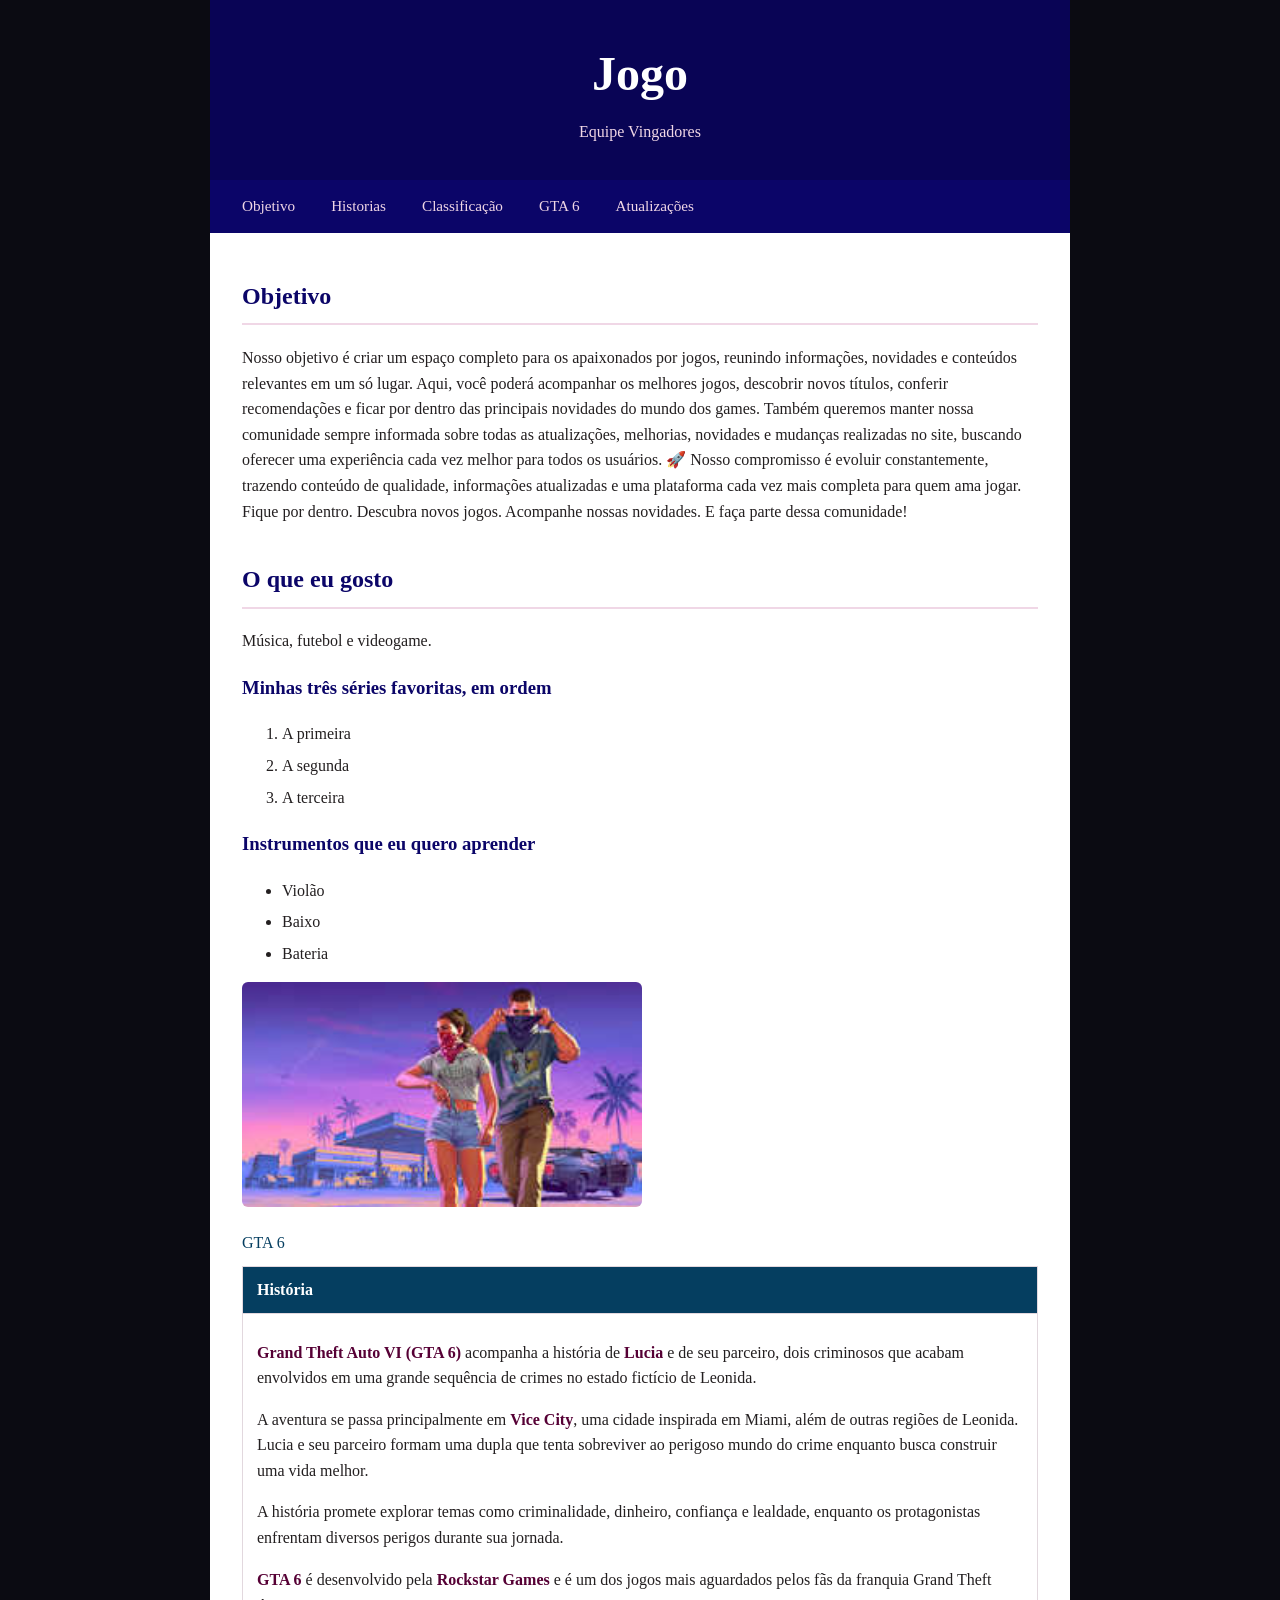
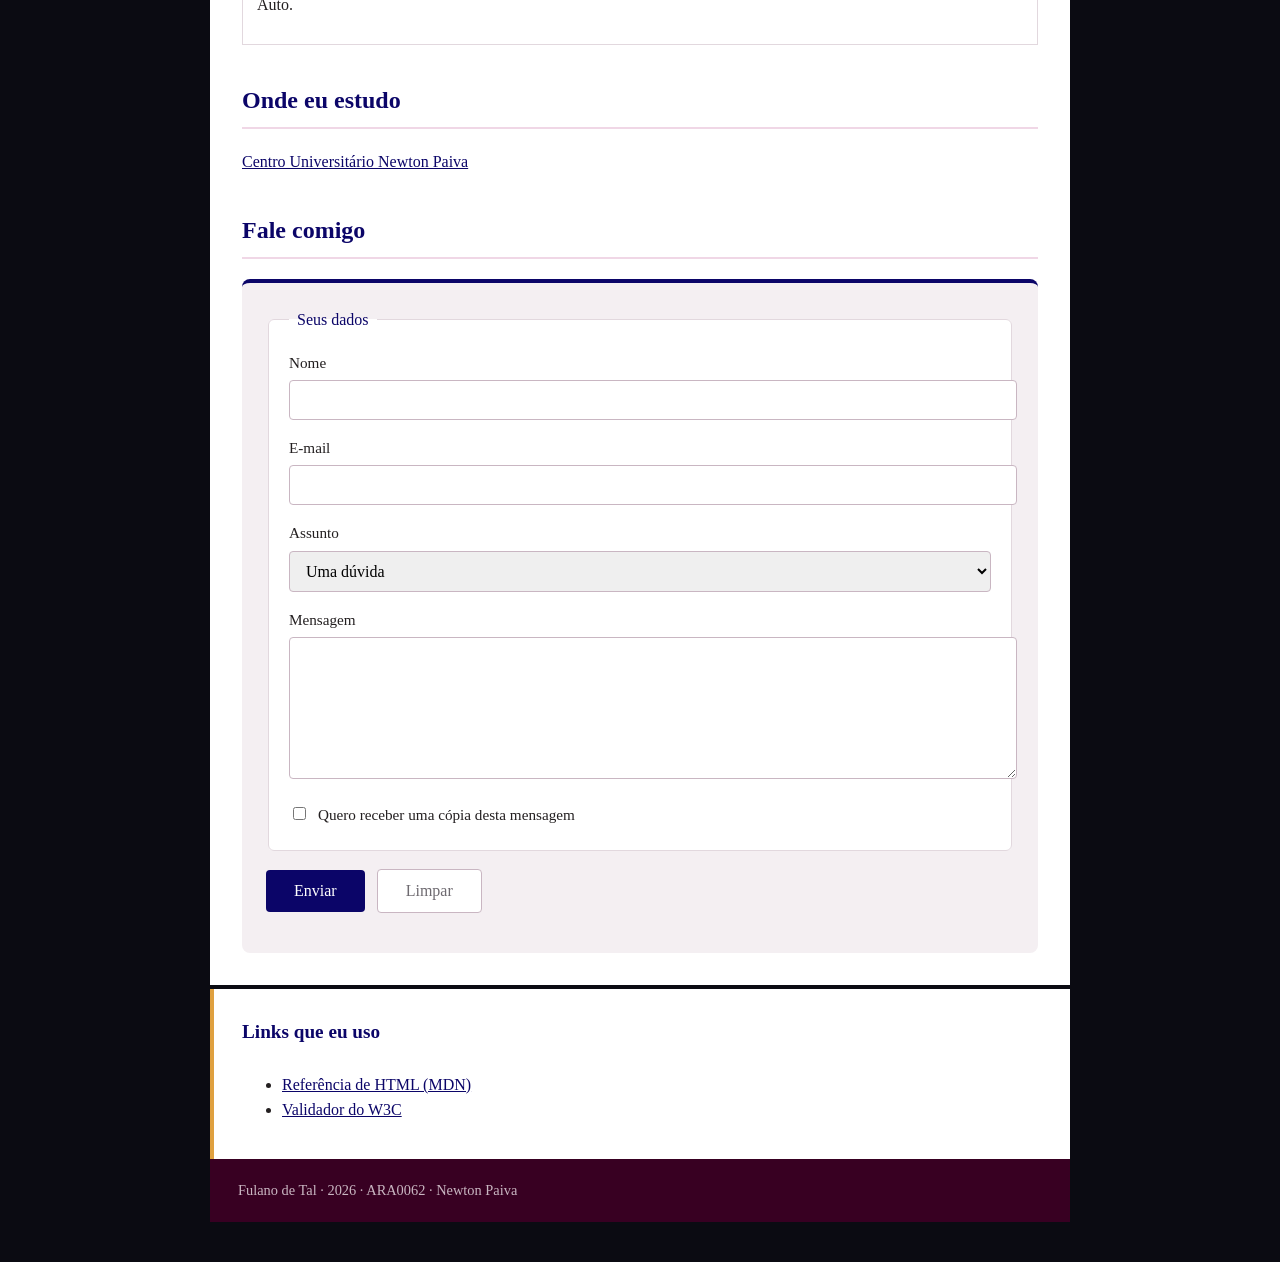
==== frontend/index.html @ 8f1b4a3c "gta6" ====
<!DOCTYPE html>
<html lang="pt-BR">
  <head>
    <meta charset="UTF-8">
    <meta name="viewport" content="width=device-width, initial-scale=1.0">
    <meta name="description" content="Página pessoal feita nas aulas 02 e 03 de ARA0062.">
    <link rel="stylesheet" href="css/style.css">
    <title>Fulano de Tal — página pessoal</title>

    <!--
      A ligação com a folha de estilos. A partir daqui, aparência é assunto
      do css/estilo.css: este arquivo volta a ser só estrutura e conteúdo.

      href="css/estilo.css" é um caminho relativo A ESTE arquivo. Como o
      index.html está na raiz do frontend/, a pasta css/ está ao lado dele.
    -->
    <link rel="stylesheet" href="css/estilo.css">
  </head>
  <body>

    <!--
      Este arquivo é o index.html da aula 03 depois da aula 04, já dentro da
      estrutura obrigatória do ciclo 3 (frontend/ e backend/).

      Compare com Aulas/Aula 03/exemplos/05-projeto/index.html: mudaram três
      linhas — a <link> do CSS, o caminho da imagem (imagens/ virou img/) e
      este comentário. Nenhuma tag foi acrescentada para "caber" o estilo.

      É o gabarito da entrega 3 do projeto integrador.
    -->

    <header>
      <h1>Jogo</h1>
      <p>Equipe Vingadores</p>
    </header>

    <!-- Aula 03: os links soltos viraram uma lista, porque um menu é um conjunto de itens. -->
    <nav>
      <ul>
        <li><a href="#sobre">Objetivo</a></li>
        <li><a href="#gostos">Historias</a></li>
        <li><a href="#horarios">Classificação</a></li>
        <li><a href="#faculdade">GTA 6</a></li>
        <li><a href="#contato">Atualizações</a></li>
      </ul>
    </nav>

    <main>

      <section id="sobre">
        <h2>Objetivo</h2>
        <p>
          Nosso objetivo é criar um espaço completo para os apaixonados por jogos, reunindo informações, novidades e conteúdos relevantes em um só lugar.

Aqui, você poderá acompanhar os melhores jogos, descobrir novos títulos, conferir recomendações e ficar por dentro das principais novidades do mundo dos games.

Também queremos manter nossa comunidade sempre informada sobre todas as atualizações, melhorias, novidades e mudanças realizadas no site, buscando oferecer uma experiência cada vez melhor para todos os usuários.

🚀 Nosso compromisso é evoluir constantemente, trazendo conteúdo de qualidade, informações atualizadas e uma plataforma cada vez mais completa para quem ama jogar.

Fique por dentro. Descubra novos jogos. Acompanhe nossas novidades. E faça parte dessa comunidade!
        </p>
      </section>

      <section id="gostos">
        <h2>O que eu gosto</h2>
        <p>Música, futebol e videogame.</p>

        <!-- ol porque a ordem significa algo: é um ranking. -->
        <h3>Minhas três séries favoritas, em ordem</h3>
        <ol>
          <li>A primeira</li>
          <li>A segunda</li>
          <li>A terceira</li>
        </ol>

        <!-- ul porque a ordem não significa nada. -->
        <h3>Instrumentos que eu quero aprender</h3>
        <ul>
          <li>Violão</li>
          <li>Baixo</li>
          <li>Bateria</li>
        </ul>

        <img src="img/gta6.jpeg" alt="Foto do campus Newton Paiva" width="400">
      </section>

      <section>
  <table>
    <caption>GTA 6</caption>

    <thead>
      <tr>
        <th>História</th>
      </tr>
    </thead>

    <tbody>
      <tr>
        <td>
          <p>
            <strong>Grand Theft Auto VI (GTA 6)</strong> acompanha a história de
            <strong>Lucia</strong> e de seu parceiro, dois criminosos que acabam
            envolvidos em uma grande sequência de crimes no estado fictício de
            Leonida.
          </p>

          <p>
            A aventura se passa principalmente em <strong>Vice City</strong>,
            uma cidade inspirada em Miami, além de outras regiões de Leonida.
            Lucia e seu parceiro formam uma dupla que tenta sobreviver ao
            perigoso mundo do crime enquanto busca construir uma vida melhor.
          </p>

          <p>
            A história promete explorar temas como criminalidade, dinheiro,
            confiança e lealdade, enquanto os protagonistas enfrentam diversos
            perigos durante sua jornada.
          </p>

          <p>
            <strong>GTA 6</strong> é desenvolvido pela
            <strong>Rockstar Games</strong> e é um dos jogos mais aguardados
            pelos fãs da franquia Grand Theft Auto.
          </p>
        </td>
      </tr>
    </tbody>
  </table>
</section>

      <section id="faculdade">
        <h2>Onde eu estudo</h2>
        <p>
          <a href="https://newtonpaiva.br">Centro Universitário Newton Paiva</a>
        </p>
      </section>

      <section id="contato">
        <h2>Fale comigo</h2>

        <!-- action="#" só para o formulário existir sem servidor. No ciclo 8 vira um .php. -->
        <form action="#" method="post">
          <fieldset>
            <legend>Seus dados</legend>

            <div>
              <label for="nome">Nome</label>
              <input type="text" id="nome" name="nome" required>
            </div>

            <div>
              <label for="email">E-mail</label>
              <input type="email" id="email" name="email" required>
            </div>

            <div>
              <label for="assunto">Assunto</label>
              <select id="assunto" name="assunto">
                <option value="duvida">Uma dúvida</option>
                <option value="trabalho">Uma proposta de trabalho</option>
                <option value="outro">Outro</option>
              </select>
            </div>

            <div>
              <label for="mensagem">Mensagem</label>
              <textarea id="mensagem" name="mensagem" rows="5" cols="40" required></textarea>
            </div>

            <div>
              <input type="checkbox" id="copia" name="copia" value="sim">
              <label for="copia">Quero receber uma cópia desta mensagem</label>
            </div>
          </fieldset>

          <div>
            <button type="submit">Enviar</button>
            <button type="reset">Limpar</button>
          </div>
        </form>
      </section>

    </main>

    <aside>
      <h2>Links que eu uso</h2>
      <ul>
        <li><a href="https://developer.mozilla.org/pt-BR/docs/Web/HTML">Referência de HTML (MDN)</a></li>
        <li><a href="https://validator.w3.org">Validador do W3C</a></li>
      </ul>
    </aside>

    <footer>
      <p>Fulano de Tal &middot; 2026 &middot; ARA0062 &middot; Newton Paiva</p>
    </footer>

  </body>
</html>
---- frontend/css/style.css ----
/* ==========================================================================
   ARA0062 — folha de estilos do projeto
   Gabarito da entrega 3 (ciclo 4): a página da aula 03 com aparência.

   Este arquivo só usa o que foi visto na aula 04:
     seletor de tipo · classe · id · agrupamento · descendente e filho ·
     seletor de atributo · pseudo-classes · cascata e herança.

   Caixa (box model), tipografia com web font e layout em flex/grid entram
   nas aulas 05 e 06. O que está aqui já resolve a entrega — e é honesto
   dizer que ainda não é o jeito definitivo de fazer o menu.

   Ordem do arquivo, de fora para dentro: página, cabeçalho, menu, conteúdo,
   tabela, formulário, rodapé. Manter uma ordem previsível é metade da
   manutenção.
   ========================================================================== */


/* ==========================================================================
   1. A PÁGINA
   Tudo o que está em body é herdado por quem está dentro: a fonte e a cor do
   texto são escritas UMA vez, aqui.
   ========================================================================== */
body {
  font-family: Rajdhani;
  font-size: 16px;
  line-height: 1.6;
  color: #231f20;
  background-color: #0b0b12;

  max-width: 860px;
  margin: 0 auto;
  /* 0 em cima/embaixo, automático nas laterais */
  padding: 0 20px 40px;
}


/* ==========================================================================
   2. CABEÇALHO
   ========================================================================== */
header {
  background-color: #090455;
  color: #ffffff;
  padding: 36px 28px;
  text-align: center;

}

header h1 {
  margin: 0 0 6px;
  font-size: 3.0rem;

}

/* Descendente: só o parágrafo que está dentro do header. O seletor "p"
   sozinho pegaria todos os parágrafos da página. */
header p {
  margin: 0;
  color: #f0d7e6;
}


/* ==========================================================================
   3. O MENU
   O <nav> é uma <ul>, como se aprendeu na aula 03. Aqui ela deixa de parecer
   uma lista de compras.

   list-style: none tira a bolinha — a bolinha sempre foi aparência, e agora
   quem manda nela é o CSS.
   ========================================================================== */
nav {
  background-color: #0b0568;
  padding: 0 16px;

  position: sticky;
  /*o menu fica grudado com o rolamento da tela*/
  top: 0;

}

nav ul {
  list-style: none;
  margin: 0;
  padding: 0;
}

/* inline-block põe os itens lado a lado. É o jeito clássico, e funciona.
   O jeito de hoje é display: flex no <ul> — aula 05. */
nav li {
  display: inline-block;
}

nav a {
  display: inline-block;
  padding: 14px 16px;
  color: #f0d7e6;
  text-decoration: none;
  /* tira o sublinhado do link */
  font-weight: Rajdhani;
  font-size: 0.95rem;
}

nav a:hover {
  background-color: #000000;
  color: #ffffff;
}


/* ==========================================================================
   4. CONTEÚDO
   ========================================================================== */
main {
  background-color: #ffffff;
  padding: 8px 32px 32px;
}

/* Agrupamento: os dois títulos compartilham a cor. */
h2,
h3 {
  color: #0b0568;
}

h2 {
  border-bottom: 2px solid #f0d7e6;
  padding-bottom: 8px;
  margin-top: 36px;
}

a {
  color: #0b0568;
}

a:hover {
  color: #ff1a00;
}

img {
  max-width: 100%;
  /* a imagem nunca estoura a coluna */
  height: auto;
  border-radius: 6px;
}

/* As listas de conteúdo continuam sendo listas — só ficam mais arejadas. */
main ul li,
main ol li {
  margin-bottom: 6px;
}

strong {
  color: #560035;
}


/* ==========================================================================
   5. A TABELA
   border-collapse é a primeira linha de qualquer tabela: sem ele, cada
   célula desenha a própria borda e ficam duas linhas entre vizinhas.
   ========================================================================== */
table {
  border-collapse: collapse;
  width: 100%;
  margin: 16px 0 8px;
}

caption {
  text-align: left;
  font-weight: Rajdhani;
  color: #053e60;
  padding-bottom: 10px;
}

th,
td {
  border: 1px solid #e2d8de;
  padding: 10px 14px;
  text-align: left;
}

/* Descendente: o th de dentro do thead é cabeçalho de coluna. */
thead th {
  background-color: #053e60;
  color: #ffffff;
}

/* E o th de dentro do tbody é cabeçalho de linha — outro papel, outro peso. */
tbody th {
  background-color: #f4eff2;
  color: #0b0568;
}

/* Zebra pela posição da linha. Nenhuma classe foi escrita no HTML. */
tbody tr:nth-child(even) {
  background-color: #faf7f9;
}

tbody tr:hover {
  background-color: #f0d7e6;
}


/* ==========================================================================
   6. O FORMULÁRIO DE CONTATO
   ========================================================================== */
form {
  background-color: #f4eff2;
  padding: 24px;
  border-radius: 8px;
  border-top: 4px solid #0b0568;
}

fieldset {
  border: 1px solid #e2d8de;
  border-radius: 6px;
  background-color: #ffffff;
  padding: 18px 20px 6px;
  margin-bottom: 18px;
}

legend {
  color: #0b0568;
  font-weight: Rajdhani;
  padding: 0 8px;
}

/* Cada campo está embrulhado num <div>: é ele que separa um do outro. */
form div {
  margin-bottom: 16px;
}

label {
  display: block;
  font-weight: Rajdhani;
  font-size: 0.95rem;
  margin-bottom: 5px;
}

/* Seletor de atributo: escolhe o input pelo type.
   Sem isso, uma regra "input { width: 100% }" esticaria também o checkbox. */
input[type="text"],
input[type="email"],
select,
textarea {
  width: 100%;
  padding: 10px 12px;
  border: 1px solid #c9b6c2;
  border-radius: 4px;

  /* Campo de formulário não herda a fonte do body — tem de pedir. */
  font-family: Rajdhani;
  font-size: 1rem;
}

textarea {
  resize: vertical;
  min-height: 120px;
}

input[type="checkbox"] {
  width: auto;
  margin-right: 8px;
}

input[type="checkbox"]+label {
  display: inline;
  font-weight: normal;
}

/* :focus é acessibilidade, não enfeite: é como quem navega por Tab sabe onde
   está. Nunca apague o contorno sem pôr outra marca no lugar. */
input:focus,
select:focus,
textarea:focus {
  outline: 3px solid #dfa03f;
  outline-offset: 1px;
  border-color: #0b0568;
}

button {
  font-family: Rajdhani;
  font-size: 1rem;
  font-weight: Rajdhani;
  padding: 12px 28px;
  border: none;
  border-radius: 4px;
  cursor: pointer;
}

button[type="submit"] {
  background-color: #0b0568;
  color: #ffffff;
}

button[type="submit"]:hover {
  background-color: #0b0568;
}

/* O botão secundário não compete com o principal. */
button[type="reset"] {
  background-color: #ffffff;
  color: #6e6a70;
  border: 1px solid #c9b6c2;
  margin-left: 8px;
}


/* ==========================================================================
   7. BARRA LATERAL E RODAPÉ
   ========================================================================== */
aside {
  background-color: #ffffff;
  border-left: 4px solid #dfa03f;
  padding: 20px 28px;
  margin-top: 4px;
}

aside h2 {
  margin-top: 8px;
  font-size: 1.2rem;
  border-bottom: none;
}

footer {
  background-color: #380022;
  color: #c9b6c2;
  padding: 20px 28px;
  font-size: 0.9rem;
}

footer p {
  margin: 0;
}


/* ==========================================================================
   8. UMA CLASSE, PARA MOSTRAR QUE ELA EXISTE
   Classe é o crachá: use-a quando o que você quer estilizar não é "todo
   elemento X", e sim "estes aqui". Ponha class="destaque" em qualquer
   parágrafo do index.html para ver.
   ========================================================================== */
.destaque {
  background-color: #f0d7e6;
  border-left: 4px solid #0b0568;
  padding: 12px 16px;
}
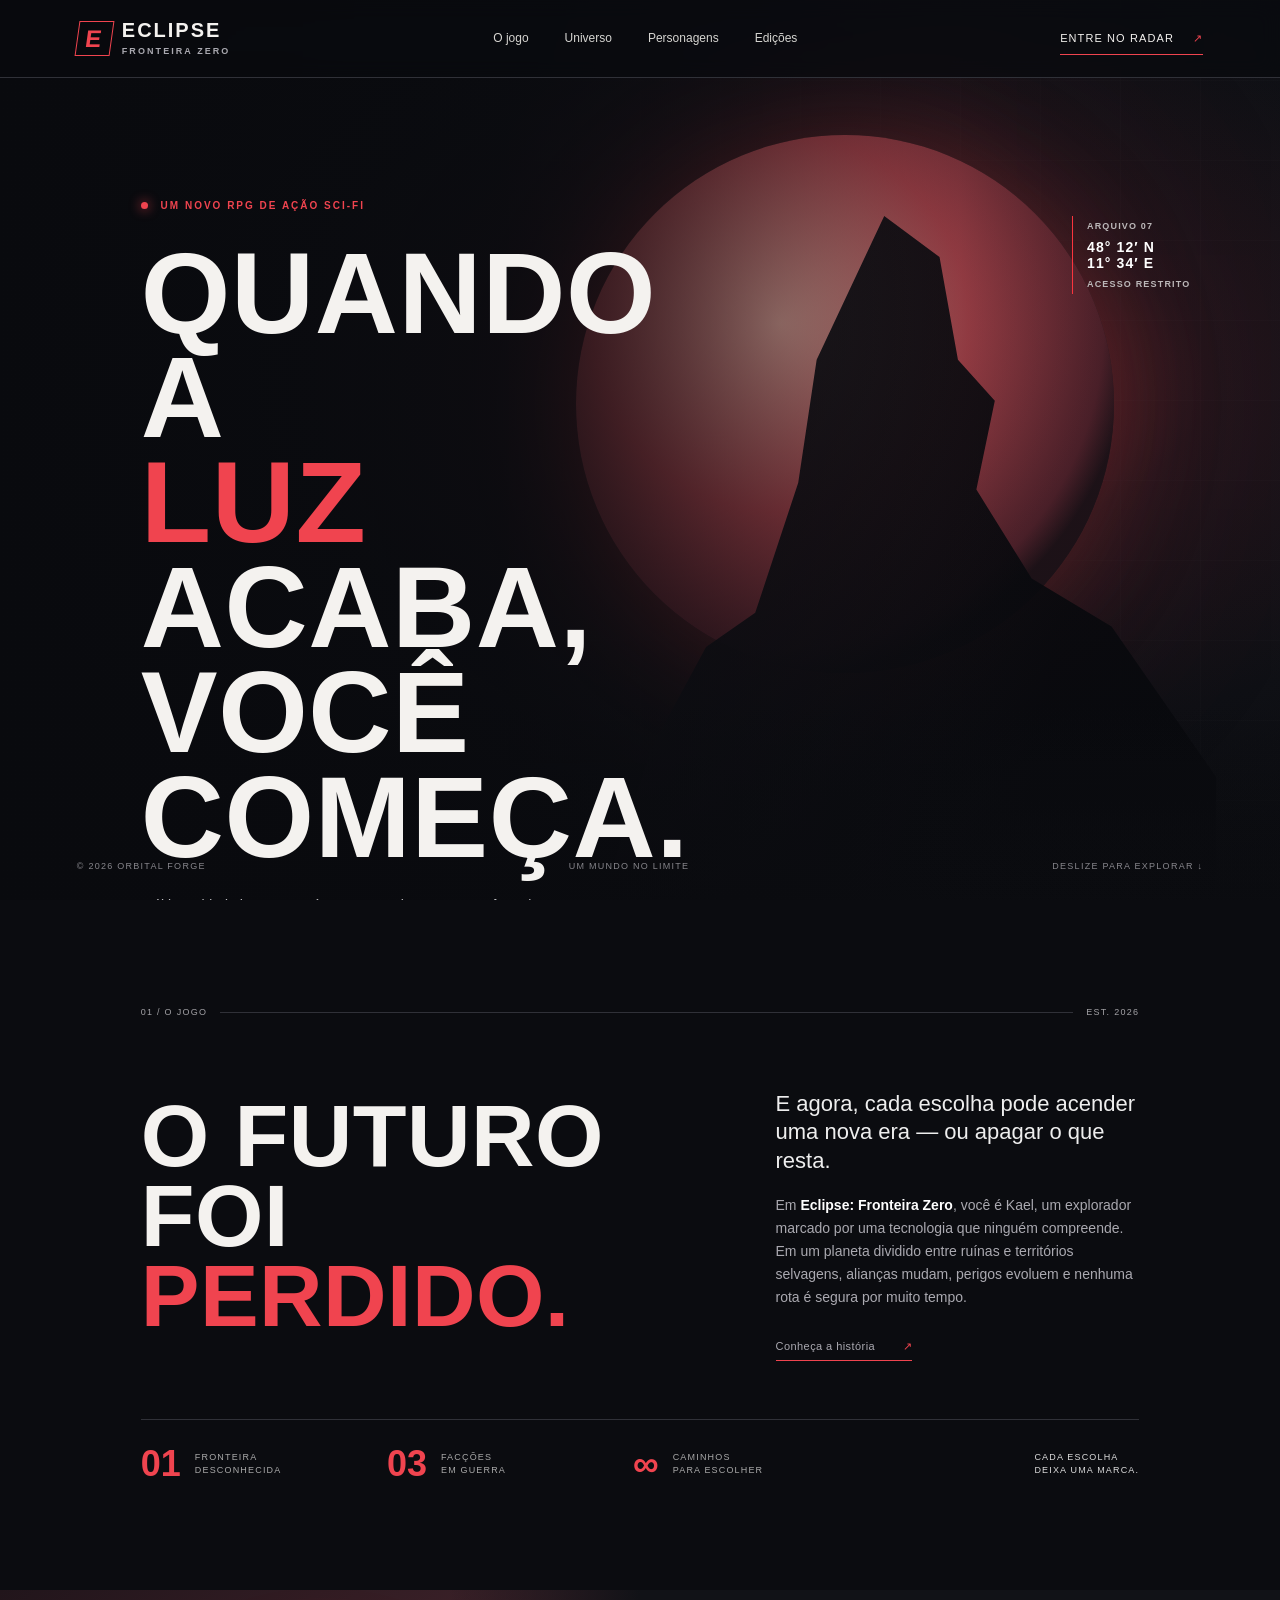
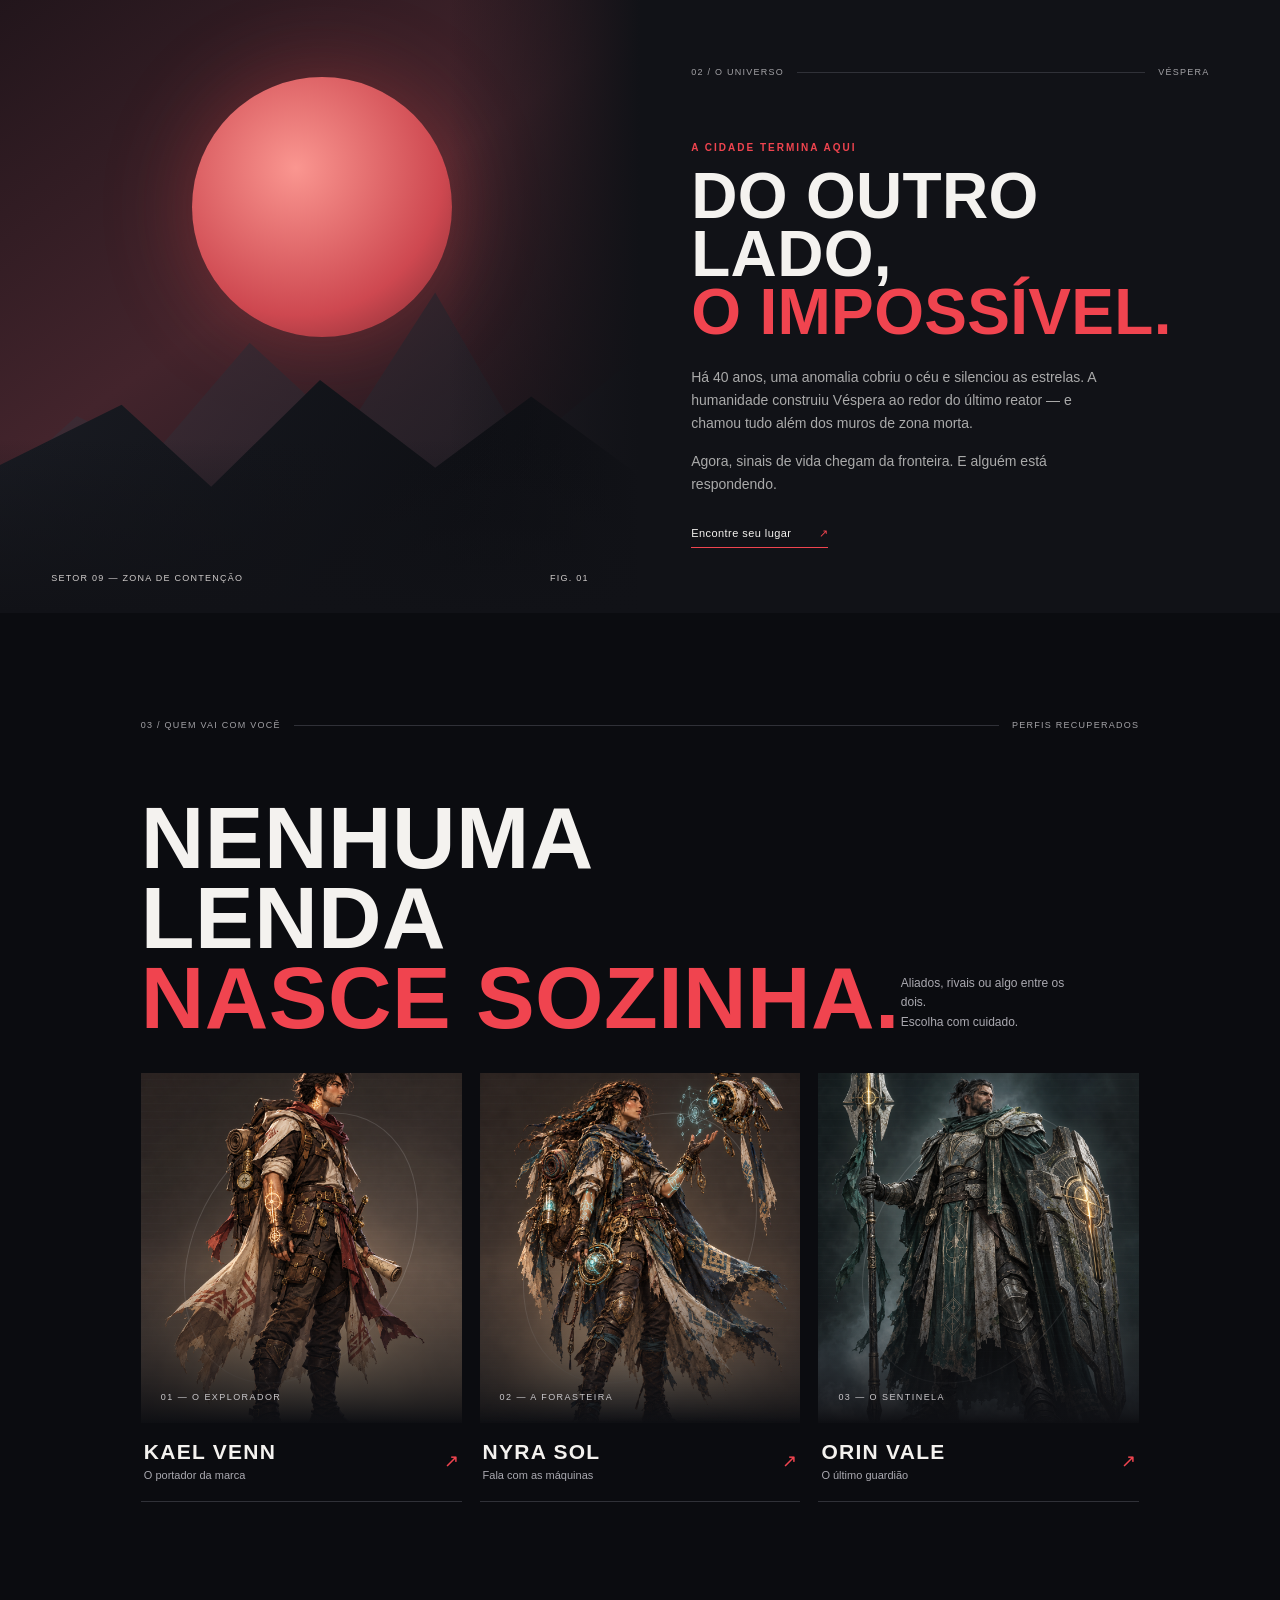
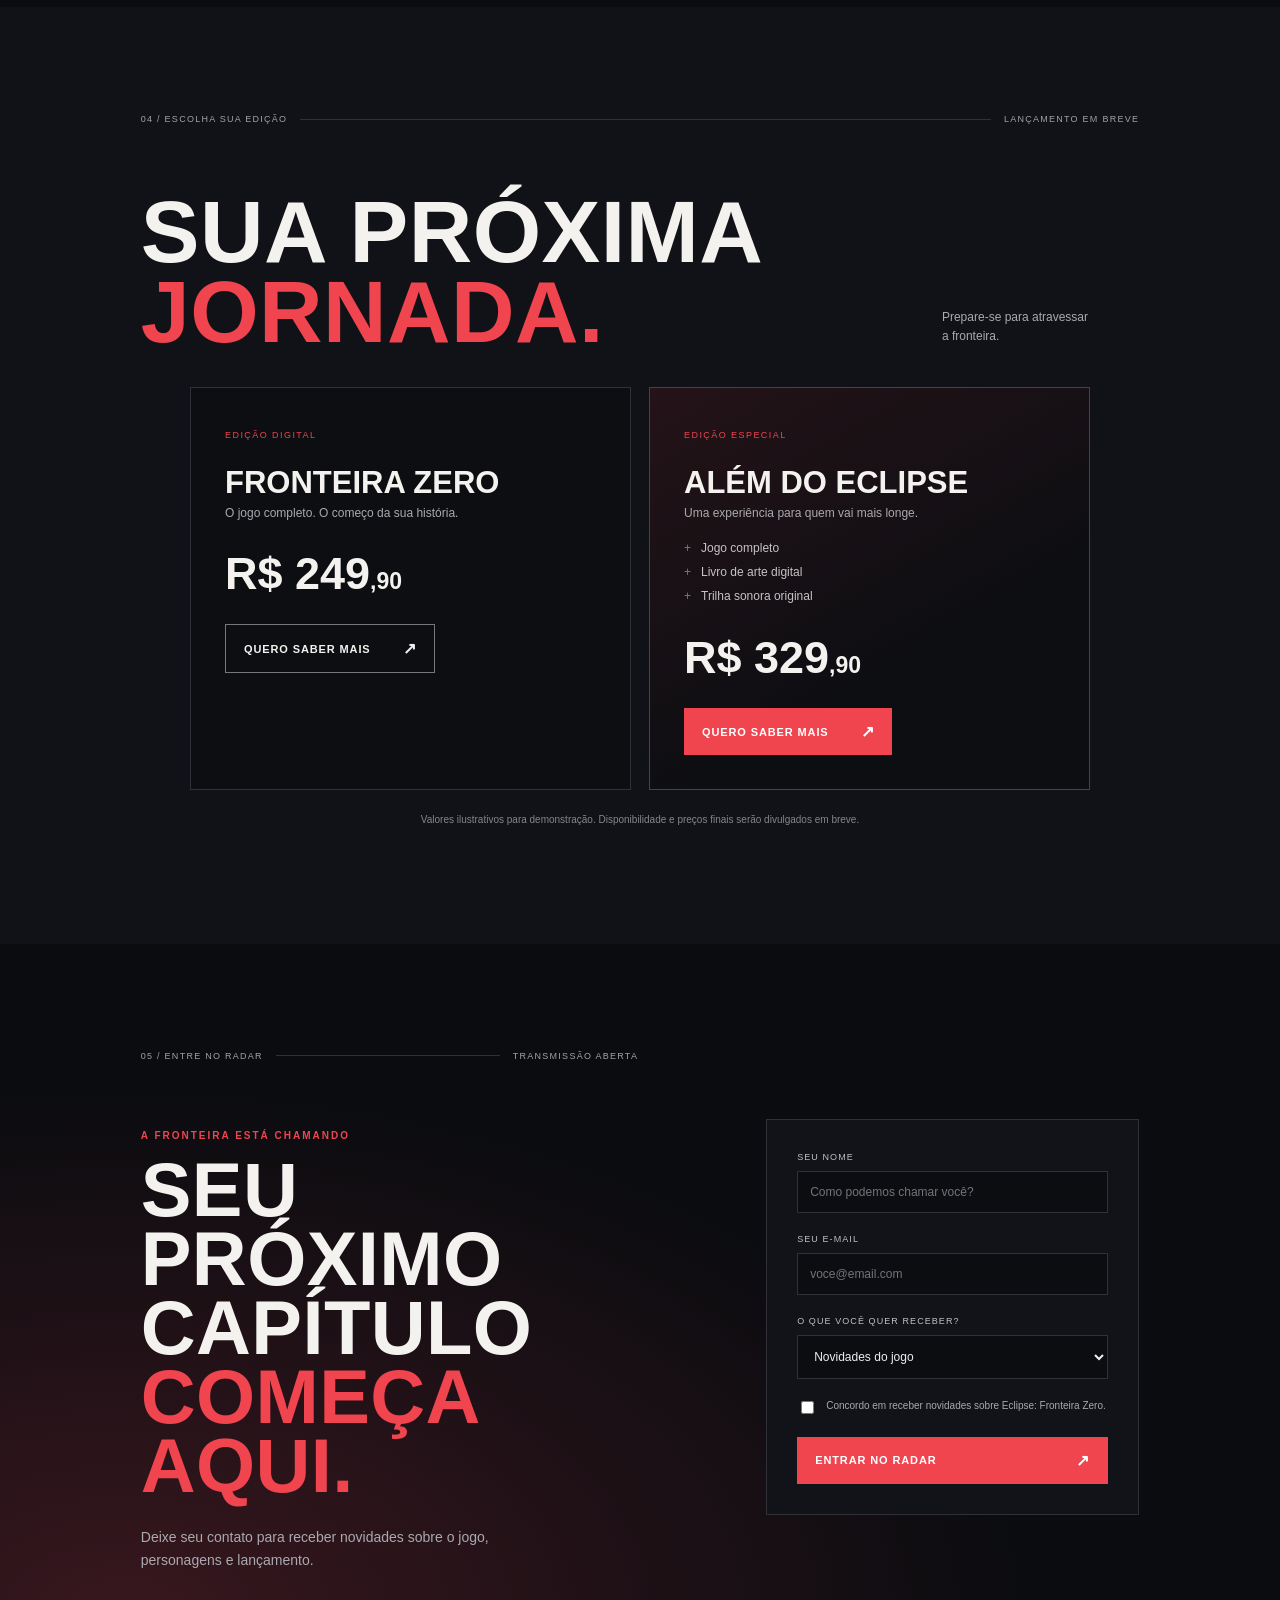
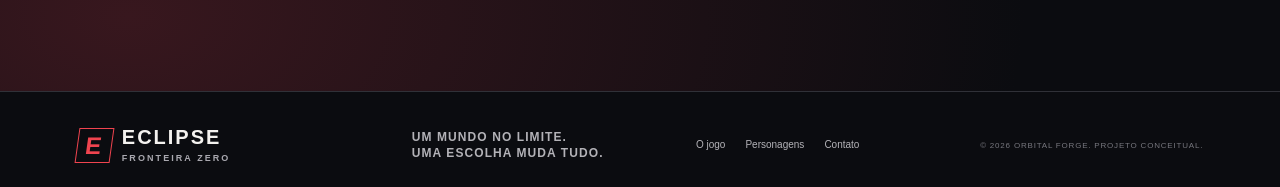
==== commit e69c987b: "site novo" ====
--- a/frontend/index.html
+++ b/frontend/index.html
@@ -1,200 +1,78 @@
+<!doctype html>
+<html lang="pt-BR">
+<head>
+  <meta charset="utf-8">
+  <meta name="viewport" content="width=device-width, initial-scale=1">
+  <meta name="theme-color" content="#0b0c10">
+  <meta name="description" content="Conheça Eclipse: Fronteira Zero, um RPG de ação sci-fi em um mundo à beira do colapso.">
+  <title>ECLIPSE — Fronteira Zero</title>
+  <link rel="stylesheet" href="css/style.css">
+</head>
+<body>
+  <header class="topbar">
+    <a class="brand" href="#inicio" aria-label="Eclipse, início"><span class="brand-mark">E</span><span>ECLIPSE<small>FRONTEIRA ZERO</small></span></a>
+    <nav aria-label="Navegação principal">
+      <a href="#jogo">O jogo</a><a href="#universo">Universo</a><a href="#personagens">Personagens</a><a href="#edicoes">Edições</a>
+    </nav>
+    <a class="nav-cta" href="#contato">Entre no radar <span>↗</span></a>
+  </header>
 
-<!DOCTYPE html>
-<html lang="pt-BR">
-  <head>
-    <meta charset="UTF-8">
-    <meta name="viewport" content="width=device-width, initial-scale=1.0">
-    <meta name="description" content="Página pessoal feita nas aulas 02 e 03 de ARA0062.">
-    <link rel="stylesheet" href="css/style.css">
-    <title>Fulano de Tal — página pessoal</title>
+  <main>
+    <section class="hero" id="inicio">
+      <div class="hero-grid"></div><div class="moon"></div><div class="hero-silhouette"></div>
+      <div class="hero-content">
+        <p class="eyebrow"><span class="pulse"></span> UM NOVO RPG DE AÇÃO SCI-FI</p>
+        <h1>QUANDO A<br><em>LUZ</em> ACABA,<br>VOCÊ COMEÇA.</h1>
+        <p class="hero-copy">A última cidade humana está prestes a cair. Atravesse a fronteira, descubra o que existe além e decida o destino de um mundo esquecido.</p>
+        <div class="hero-actions"><a class="button button-red" href="#jogo">Descubra o jogo <span>↘</span></a><a class="text-link" href="#universo">Explorar o universo <span>→</span></a></div>
+      </div>
+      <div class="hero-stamp"><span>ARQUIVO 07</span><b>48° 12′ N<br>11° 34′ E</b><span>ACESSO RESTRITO</span></div>
+      <div class="hero-bottom"><span>© 2026 ORBITAL FORGE</span><span>UM MUNDO NO LIMITE</span><span>DESLIZE PARA EXPLORAR ↓</span></div>
+    </section>
 
-    <!--
-      A ligação com a folha de estilos. A partir daqui, aparência é assunto
-      do css/estilo.css: este arquivo volta a ser só estrutura e conteúdo.
+    <section class="intro section-pad" id="jogo">
+      <div class="section-label"><span>01 / O JOGO</span><i></i><span>EST. 2026</span></div>
+      <div class="intro-layout"><h2>O FUTURO<br>FOI <em>PERDIDO.</em></h2><div class="intro-text"><p class="lead">E agora, cada escolha pode acender uma nova era — ou apagar o que resta.</p><p>Em <strong>Eclipse: Fronteira Zero</strong>, você é Kael, um explorador marcado por uma tecnologia que ninguém compreende. Em um planeta dividido entre ruínas e territórios selvagens, alianças mudam, perigos evoluem e nenhuma rota é segura por muito tempo.</p><a class="under-link" href="#universo">Conheça a história <span>↗</span></a></div></div>
+      <div class="stats"><div><b>01</b><span>FRONTEIRA<br>DESCONHECIDA</span></div><div><b>03</b><span>FACÇÕES<br>EM GUERRA</span></div><div><b>∞</b><span>CAMINHOS<br>PARA ESCOLHER</span></div><div class="stat-note">CADA ESCOLHA<br>DEIXA UMA MARCA.</div></div>
+    </section>
 
-      href="css/estilo.css" é um caminho relativo A ESTE arquivo. Como o
-      index.html está na raiz do frontend/, a pasta css/ está ao lado dele.
-    -->
-    <link rel="stylesheet" href="css/estilo.css">
-  </head>
-  <body>
+    <section class="world" id="universo">
+      <div class="world-art"><div class="world-sun"></div><div class="world-ridge ridge-back"></div><div class="world-ridge ridge-front"></div><span class="coord">SETOR 09 — ZONA DE CONTENÇÃO</span><span class="world-index">FIG. 01</span></div>
+      <div class="world-copy"><div class="section-label"><span>02 / O UNIVERSO</span><i></i><span>VÉSPERA</span></div><p class="eyebrow">A CIDADE TERMINA AQUI</p><h2>DO OUTRO LADO,<br><em>O IMPOSSÍVEL.</em></h2><p>Há 40 anos, uma anomalia cobriu o céu e silenciou as estrelas. A humanidade construiu Véspera ao redor do último reator — e chamou tudo além dos muros de zona morta.</p><p>Agora, sinais de vida chegam da fronteira. E alguém está respondendo.</p><a class="under-link" href="#personagens">Encontre seu lugar <span>↗</span></a></div>
+    </section>
 
-    <!--
-      Este arquivo é o index.html da aula 03 depois da aula 04, já dentro da
-      estrutura obrigatória do ciclo 3 (frontend/ e backend/).
+    <section class="characters section-pad" id="personagens">
+      <div class="section-label"><span>03 / QUEM VAI COM VOCÊ</span><i></i><span>PERFIS RECUPERADOS</span></div>
+      <div class="section-heading"><h2>NENHUMA LENDA<br><em>NASCE SOZINHA.</em></h2><p>Aliados, rivais ou algo entre os dois.<br>Escolha com cuidado.</p></div>
+      <div class="character-grid">
+        <article class="character card-kael"><div class="portrait portrait-one"><img class="portrait-image" src="img/kevin.png" alt="Kael Venn, explorador com uma marca luminosa no braço"><span class="portrait-orbit"></span><small>01 — O EXPLORADOR</small></div><div class="character-info"><div><h3>KAEL VENN</h3><p>O portador da marca</p></div><span class="arrow">↗</span></div></article>
+        <article class="character card-nyra"><div class="portrait portrait-two"><img class="portrait-image" src="img/nyra.png" alt="Nyra Sol ao lado de um pequeno drone"><span class="portrait-orbit"></span><small>02 — A FORASTEIRA</small></div><div class="character-info"><div><h3>NYRA SOL</h3><p>Fala com as máquinas</p></div><span class="arrow">↗</span></div></article>
+        <article class="character card-orin"><div class="portrait portrait-three"><img class="portrait-image" src="img/orin.png" alt="Orin Vale vestindo uma armadura e carregando um escudo"><span class="portrait-orbit"></span><small>03 — O SENTINELA</small></div><div class="character-info"><div><h3>ORIN VALE</h3><p>O último guardião</p></div><span class="arrow">↗</span></div></article>
+      </div>
+    </section>
 
-      Compare com Aulas/Aula 03/exemplos/05-projeto/index.html: mudaram três
-      linhas — a <link> do CSS, o caminho da imagem (imagens/ virou img/) e
-      este comentário. Nenhuma tag foi acrescentada para "caber" o estilo.
+    <section class="editions section-pad" id="edicoes">
+      <div class="section-label"><span>04 / ESCOLHA SUA EDIÇÃO</span><i></i><span>LANÇAMENTO EM BREVE</span></div>
+      <div class="section-heading"><h2>SUA PRÓXIMA<br><em>JORNADA.</em></h2><p>Prepare-se para atravessar<br>a fronteira.</p></div>
+      <div class="edition-grid">
+        <article class="edition"><span class="edition-tag">EDIÇÃO DIGITAL</span><h3>FRONTEIRA ZERO</h3><p>O jogo completo. O começo da sua história.</p><div class="edition-price">R$ 249<span>,90</span></div><a class="button button-outline" href="#contato">Quero saber mais <span>↗</span></a></article>
+        <article class="edition edition-featured"><span class="edition-tag">EDIÇÃO ESPECIAL</span><h3>ALÉM DO ECLIPSE</h3><p>Uma experiência para quem vai mais longe.</p><ul><li>Jogo completo</li><li>Livro de arte digital</li><li>Trilha sonora original</li></ul><div class="edition-price">R$ 329<span>,90</span></div><a class="button button-red" href="#contato">Quero saber mais <span>↗</span></a></article>
+      </div>
+      <p class="price-note">Valores ilustrativos para demonstração. Disponibilidade e preços finais serão divulgados em breve.</p>
+    </section>
 
-      É o gabarito da entrega 3 do projeto integrador.
-    -->
+    <section class="contact section-pad" id="contato">
+      <div class="contact-copy"><div class="section-label"><span>05 / ENTRE NO RADAR</span><i></i><span>TRANSMISSÃO ABERTA</span></div><p class="eyebrow">A FRONTEIRA ESTÁ CHAMANDO</p><h2>SEU PRÓXIMO<br>CAPÍTULO <em>COMEÇA AQUI.</em></h2><p>Deixe seu contato para receber novidades sobre o jogo, personagens e lançamento.</p></div>
+      <form class="contact-form" action="#" method="get">
+        <label for="nome">SEU NOME</label><input id="nome" name="nome" type="text" placeholder="Como podemos chamar você?" required>
+        <label for="email">SEU E-MAIL</label><input id="email" name="email" type="email" placeholder="voce@email.com" required>
+        <label for="interesse">O QUE VOCÊ QUER RECEBER?</label><select id="interesse" name="interesse"><option value="novidades">Novidades do jogo</option><option value="lancamento">Aviso de lançamento</option><option value="universo">Histórias do universo</option></select>
+        <label class="check"><input type="checkbox" required><span>Concordo em receber novidades sobre Eclipse: Fronteira Zero.</span></label>
+        <button class="button button-red" type="submit">Entrar no radar <span>↗</span></button>
+      </form>
+    </section>
+  </main>
 
-    <header>
-      <h1>Jogo</h1>
-      <p>Equipe Vingadores</p>
-    </header>
-
-    <!-- Aula 03: os links soltos viraram uma lista, porque um menu é um conjunto de itens. -->
-    <nav>
-      <ul>
-        <li><a href="#sobre">Objetivo</a></li>
-        <li><a href="#gostos">Historias</a></li>
-        <li><a href="#horarios">Classificação</a></li>
-        <li><a href="#faculdade">GTA 6</a></li>
-        <li><a href="#contato">Atualizações</a></li>
-      </ul>
-    </nav>
-
-    <main>
-
-      <section id="sobre">
-        <h2>Objetivo</h2>
-        <p>
-          Nosso objetivo é criar um espaço completo para os apaixonados por jogos, reunindo informações, novidades e conteúdos relevantes em um só lugar.
-
-Aqui, você poderá acompanhar os melhores jogos, descobrir novos títulos, conferir recomendações e ficar por dentro das principais novidades do mundo dos games.
-
-Também queremos manter nossa comunidade sempre informada sobre todas as atualizações, melhorias, novidades e mudanças realizadas no site, buscando oferecer uma experiência cada vez melhor para todos os usuários.
-
-🚀 Nosso compromisso é evoluir constantemente, trazendo conteúdo de qualidade, informações atualizadas e uma plataforma cada vez mais completa para quem ama jogar.
-
-Fique por dentro. Descubra novos jogos. Acompanhe nossas novidades. E faça parte dessa comunidade!
-        </p>
-      </section>
-
-      <section id="gostos">
-        <h2>O que eu gosto</h2>
-        <p>Música, futebol e videogame.</p>
-
-        <!-- ol porque a ordem significa algo: é um ranking. -->
-        <h3>Minhas três séries favoritas, em ordem</h3>
-        <ol>
-          <li>A primeira</li>
-          <li>A segunda</li>
-          <li>A terceira</li>
-        </ol>
-
-        <!-- ul porque a ordem não significa nada. -->
-        <h3>Instrumentos que eu quero aprender</h3>
-        <ul>
-          <li>Violão</li>
-          <li>Baixo</li>
-          <li>Bateria</li>
-        </ul>
-
-        <img src="img/gta6.jpeg" alt="Foto do campus Newton Paiva" width="400">
-      </section>
-
-      <section>
-  <table>
-    <caption>GTA 6</caption>
-
-    <thead>
-      <tr>
-        <th>História</th>
-      </tr>
-    </thead>
-
-    <tbody>
-      <tr>
-        <td>
-          <p>
-            <strong>Grand Theft Auto VI (GTA 6)</strong> acompanha a história de
-            <strong>Lucia</strong> e de seu parceiro, dois criminosos que acabam
-            envolvidos em uma grande sequência de crimes no estado fictício de
-            Leonida.
-          </p>
-
-          <p>
-            A aventura se passa principalmente em <strong>Vice City</strong>,
-            uma cidade inspirada em Miami, além de outras regiões de Leonida.
-            Lucia e seu parceiro formam uma dupla que tenta sobreviver ao
-            perigoso mundo do crime enquanto busca construir uma vida melhor.
-          </p>
-
-          <p>
-            A história promete explorar temas como criminalidade, dinheiro,
-            confiança e lealdade, enquanto os protagonistas enfrentam diversos
-            perigos durante sua jornada.
-          </p>
-
-          <p>
-            <strong>GTA 6</strong> é desenvolvido pela
-            <strong>Rockstar Games</strong> e é um dos jogos mais aguardados
-            pelos fãs da franquia Grand Theft Auto.
-          </p>
-        </td>
-      </tr>
-    </tbody>
-  </table>
-</section>
-
-      <section id="faculdade">
-        <h2>Onde eu estudo</h2>
-        <p>
-          <a href="https://newtonpaiva.br">Centro Universitário Newton Paiva</a>
-        </p>
-      </section>
-
-      <section id="contato">
-        <h2>Fale comigo</h2>
-
-        <!-- action="#" só para o formulário existir sem servidor. No ciclo 8 vira um .php. -->
-        <form action="#" method="post">
-          <fieldset>
-            <legend>Seus dados</legend>
-
-            <div>
-              <label for="nome">Nome</label>
-              <input type="text" id="nome" name="nome" required>
-            </div>
-
-            <div>
-              <label for="email">E-mail</label>
-              <input type="email" id="email" name="email" required>
-            </div>
-
-            <div>
-              <label for="assunto">Assunto</label>
-              <select id="assunto" name="assunto">
-                <option value="duvida">Uma dúvida</option>
-                <option value="trabalho">Uma proposta de trabalho</option>
-                <option value="outro">Outro</option>
-              </select>
-            </div>
-
-            <div>
-              <label for="mensagem">Mensagem</label>
-              <textarea id="mensagem" name="mensagem" rows="5" cols="40" required></textarea>
-            </div>
-
-            <div>
-              <input type="checkbox" id="copia" name="copia" value="sim">
-              <label for="copia">Quero receber uma cópia desta mensagem</label>
-            </div>
-          </fieldset>
-
-          <div>
-            <button type="submit">Enviar</button>
-            <button type="reset">Limpar</button>
-          </div>
-        </form>
-      </section>
-
-    </main>
-
-    <aside>
-      <h2>Links que eu uso</h2>
-      <ul>
-        <li><a href="https://developer.mozilla.org/pt-BR/docs/Web/HTML">Referência de HTML (MDN)</a></li>
-        <li><a href="https://validator.w3.org">Validador do W3C</a></li>
-      </ul>
-    </aside>
-
-    <footer>
-      <p>Fulano de Tal &middot; 2026 &middot; ARA0062 &middot; Newton Paiva</p>
-    </footer>
-
-  </body>
+  <footer class="footer"><a class="brand" href="#inicio"><span class="brand-mark">E</span><span>ECLIPSE<small>FRONTEIRA ZERO</small></span></a><p>UM MUNDO NO LIMITE.<br>UMA ESCOLHA MUDA TUDO.</p><div class="footer-links"><a href="#jogo">O jogo</a><a href="#personagens">Personagens</a><a href="#contato">Contato</a></div><span class="copyright">© 2026 ORBITAL FORGE. PROJETO CONCEITUAL.</span></footer>
+</body>
 </html>
--- a/frontend/css/style.css
+++ b/frontend/css/style.css
@@ -1,345 +1,1010 @@
-/* ==========================================================================
-   ARA0062 — folha de estilos do projeto
-   Gabarito da entrega 3 (ciclo 4): a página da aula 03 com aparência.
-
-   Este arquivo só usa o que foi visto na aula 04:
-     seletor de tipo · classe · id · agrupamento · descendente e filho ·
-     seletor de atributo · pseudo-classes · cascata e herança.
-
-   Caixa (box model), tipografia com web font e layout em flex/grid entram
-   nas aulas 05 e 06. O que está aqui já resolve a entrega — e é honesto
-   dizer que ainda não é o jeito definitivo de fazer o menu.
-
-   Ordem do arquivo, de fora para dentro: página, cabeçalho, menu, conteúdo,
-   tabela, formulário, rodapé. Manter uma ordem previsível é metade da
-   manutenção.
-   ========================================================================== */
-
-
-/* ==========================================================================
-   1. A PÁGINA
-   Tudo o que está em body é herdado por quem está dentro: a fonte e a cor do
-   texto são escritas UMA vez, aqui.
-   ========================================================================== */
-body {
-  font-family: Rajdhani;
-  font-size: 16px;
-  line-height: 1.6;
-  color: #231f20;
-  background-color: #0b0b12;
-
-  max-width: 860px;
-  margin: 0 auto;
-  /* 0 em cima/embaixo, automático nas laterais */
-  padding: 0 20px 40px;
-}
-
-
-/* ==========================================================================
-   2. CABEÇALHO
-   ========================================================================== */
-header {
-  background-color: #090455;
-  color: #ffffff;
-  padding: 36px 28px;
-  text-align: center;
-
-}
-
-header h1 {
-  margin: 0 0 6px;
-  font-size: 3.0rem;
-
-}
-
-/* Descendente: só o parágrafo que está dentro do header. O seletor "p"
-   sozinho pegaria todos os parágrafos da página. */
-header p {
-  margin: 0;
-  color: #f0d7e6;
-}
-
-
-/* ==========================================================================
-   3. O MENU
-   O <nav> é uma <ul>, como se aprendeu na aula 03. Aqui ela deixa de parecer
-   uma lista de compras.
-
-   list-style: none tira a bolinha — a bolinha sempre foi aparência, e agora
-   quem manda nela é o CSS.
-   ========================================================================== */
-nav {
-  background-color: #0b0568;
-  padding: 0 16px;
-
-  position: sticky;
-  /*o menu fica grudado com o rolamento da tela*/
-  top: 0;
-
-}
-
-nav ul {
-  list-style: none;
-  margin: 0;
-  padding: 0;
-}
-
-/* inline-block põe os itens lado a lado. É o jeito clássico, e funciona.
-   O jeito de hoje é display: flex no <ul> — aula 05. */
-nav li {
-  display: inline-block;
-}
-
-nav a {
-  display: inline-block;
-  padding: 14px 16px;
-  color: #f0d7e6;
-  text-decoration: none;
-  /* tira o sublinhado do link */
-  font-weight: Rajdhani;
-  font-size: 0.95rem;
-}
-
-nav a:hover {
-  background-color: #000000;
-  color: #ffffff;
-}
-
-
-/* ==========================================================================
-   4. CONTEÚDO
-   ========================================================================== */
-main {
-  background-color: #ffffff;
-  padding: 8px 32px 32px;
-}
-
-/* Agrupamento: os dois títulos compartilham a cor. */
-h2,
-h3 {
-  color: #0b0568;
-}
-
-h2 {
-  border-bottom: 2px solid #f0d7e6;
-  padding-bottom: 8px;
-  margin-top: 36px;
-}
-
-a {
-  color: #0b0568;
-}
-
-a:hover {
-  color: #ff1a00;
-}
-
-img {
-  max-width: 100%;
-  /* a imagem nunca estoura a coluna */
-  height: auto;
-  border-radius: 6px;
-}
-
-/* As listas de conteúdo continuam sendo listas — só ficam mais arejadas. */
-main ul li,
-main ol li {
-  margin-bottom: 6px;
-}
-
-strong {
-  color: #560035;
-}
-
-
-/* ==========================================================================
-   5. A TABELA
-   border-collapse é a primeira linha de qualquer tabela: sem ele, cada
-   célula desenha a própria borda e ficam duas linhas entre vizinhas.
-   ========================================================================== */
-table {
-  border-collapse: collapse;
-  width: 100%;
-  margin: 16px 0 8px;
-}
-
-caption {
-  text-align: left;
-  font-weight: Rajdhani;
-  color: #053e60;
-  padding-bottom: 10px;
-}
-
-th,
-td {
-  border: 1px solid #e2d8de;
-  padding: 10px 14px;
-  text-align: left;
-}
-
-/* Descendente: o th de dentro do thead é cabeçalho de coluna. */
-thead th {
-  background-color: #053e60;
-  color: #ffffff;
-}
-
-/* E o th de dentro do tbody é cabeçalho de linha — outro papel, outro peso. */
-tbody th {
-  background-color: #f4eff2;
-  color: #0b0568;
-}
-
-/* Zebra pela posição da linha. Nenhuma classe foi escrita no HTML. */
-tbody tr:nth-child(even) {
-  background-color: #faf7f9;
-}
-
-tbody tr:hover {
-  background-color: #f0d7e6;
-}
-
-
-/* ==========================================================================
-   6. O FORMULÁRIO DE CONTATO
-   ========================================================================== */
-form {
-  background-color: #f4eff2;
-  padding: 24px;
-  border-radius: 8px;
-  border-top: 4px solid #0b0568;
-}
-
-fieldset {
-  border: 1px solid #e2d8de;
-  border-radius: 6px;
-  background-color: #ffffff;
-  padding: 18px 20px 6px;
-  margin-bottom: 18px;
-}
-
-legend {
-  color: #0b0568;
-  font-weight: Rajdhani;
-  padding: 0 8px;
-}
-
-/* Cada campo está embrulhado num <div>: é ele que separa um do outro. */
-form div {
-  margin-bottom: 16px;
-}
-
-label {
-  display: block;
-  font-weight: Rajdhani;
-  font-size: 0.95rem;
-  margin-bottom: 5px;
-}
-
-/* Seletor de atributo: escolhe o input pelo type.
-   Sem isso, uma regra "input { width: 100% }" esticaria também o checkbox. */
-input[type="text"],
-input[type="email"],
-select,
-textarea {
-  width: 100%;
-  padding: 10px 12px;
-  border: 1px solid #c9b6c2;
-  border-radius: 4px;
-
-  /* Campo de formulário não herda a fonte do body — tem de pedir. */
-  font-family: Rajdhani;
-  font-size: 1rem;
-}
-
-textarea {
-  resize: vertical;
-  min-height: 120px;
-}
-
-input[type="checkbox"] {
-  width: auto;
-  margin-right: 8px;
-}
-
-input[type="checkbox"]+label {
-  display: inline;
-  font-weight: normal;
-}
-
-/* :focus é acessibilidade, não enfeite: é como quem navega por Tab sabe onde
-   está. Nunca apague o contorno sem pôr outra marca no lugar. */
-input:focus,
-select:focus,
-textarea:focus {
-  outline: 3px solid #dfa03f;
-  outline-offset: 1px;
-  border-color: #0b0568;
-}
-
-button {
-  font-family: Rajdhani;
-  font-size: 1rem;
-  font-weight: Rajdhani;
-  padding: 12px 28px;
-  border: none;
-  border-radius: 4px;
-  cursor: pointer;
-}
-
-button[type="submit"] {
-  background-color: #0b0568;
-  color: #ffffff;
-}
-
-button[type="submit"]:hover {
-  background-color: #0b0568;
-}
-
-/* O botão secundário não compete com o principal. */
-button[type="reset"] {
-  background-color: #ffffff;
-  color: #6e6a70;
-  border: 1px solid #c9b6c2;
-  margin-left: 8px;
-}
-
-
-/* ==========================================================================
-   7. BARRA LATERAL E RODAPÉ
-   ========================================================================== */
-aside {
-  background-color: #ffffff;
-  border-left: 4px solid #dfa03f;
-  padding: 20px 28px;
-  margin-top: 4px;
-}
-
-aside h2 {
-  margin-top: 8px;
-  font-size: 1.2rem;
-  border-bottom: none;
-}
-
-footer {
-  background-color: #380022;
-  color: #c9b6c2;
-  padding: 20px 28px;
-  font-size: 0.9rem;
-}
-
-footer p {
-  margin: 0;
-}
-
-
-/* ==========================================================================
-   8. UMA CLASSE, PARA MOSTRAR QUE ELA EXISTE
-   Classe é o crachá: use-a quando o que você quer estilizar não é "todo
-   elemento X", e sim "estes aqui". Ponha class="destaque" em qualquer
-   parágrafo do index.html para ver.
-   ========================================================================== */
-.destaque {
-  background-color: #f0d7e6;
-  border-left: 4px solid #0b0568;
-  padding: 12px 16px;
-}
+
+
+:root {
+  --bg:#0b0c10;
+  --white:#f4f2ef;
+  --muted:#aaa9b0;
+  --red:#f0444f;
+  --line:#303138;
+  --body:Arial,sans-serif;
+  --display:Arial,sans-serif
+}
+
+* {
+  box-sizing:border-box
+}
+
+html {
+  scroll-behavior:smooth;
+  scroll-padding-top:80px
+}
+
+body {
+  margin:0;
+  background:var(--bg);
+  color:var(--white);
+  font-family:var(--body);
+  font-size:14px;
+  line-height:1.65
+}
+
+a {
+  color:inherit;
+  text-decoration:none
+}
+
+.topbar {
+  height:78px;
+  padding:0 6vw;
+  display:flex;
+  align-items:center;
+  justify-content:space-between;
+  border-bottom:1px solid var(--line);
+  position:absolute;
+  z-index:10;
+  top:0;
+  width:100%;
+  background:rgba(9,10,14,.72);
+  backdrop-filter:blur(10px)
+}
+
+.brand {
+  display:flex;
+  align-items:center;
+  gap:10px;
+  font:700 20px var(--display);
+  letter-spacing:.1em;
+  line-height:.92
+}
+
+.brand small {
+  display:block;
+  font:600 9px var(--body);
+  letter-spacing:.23em;
+  color:var(--muted);
+  margin-top:6px
+}
+
+.brand-mark {
+  width:35px;
+  height:35px;
+  display:grid;
+  place-items:center;
+  color:var(--red);
+  border:1px solid var(--red);
+  font:700 24px var(--display);
+  transform:skew(-8deg)
+}
+
+nav {
+  display:flex;
+  gap:36px;
+  color:#d6d5d1;
+  font-size:12px
+}
+
+nav a,.footer-links a {
+  transition:color .2s
+}
+
+nav a:hover,.footer-links a:hover {
+  color:var(--red)
+}
+
+.nav-cta {
+  font-size:11px;
+  text-transform:uppercase;
+  letter-spacing:.1em;
+  border-bottom:1px solid var(--red);
+  padding:7px 0
+}
+
+.nav-cta span {
+  color:var(--red);
+  margin-left:15px
+}
+
+.hero {
+  min-height:760px;
+  height:100vh;
+  max-height:1000px;
+  position:relative;
+  overflow:hidden;
+  background:radial-gradient(ellipse at 72% 42%,#5e2227 0,#25161d 22%,#101116 49%,#0b0c10 75%)
+}
+
+.hero:after {
+  content:'';
+  position:absolute;
+  inset:0;
+  background:linear-gradient(90deg,rgba(9,10,14,.98) 0%,rgba(9,10,14,.83) 39%,rgba(9,10,14,.16) 75%),linear-gradient(0deg,#0b0c10 0%,transparent 22%);
+  z-index:1
+}
+
+.hero-grid {
+  position:absolute;
+  inset:0;
+  opacity:.11;
+  background-image:linear-gradient(rgba(255,255,255,.14) 1px,transparent 1px),linear-gradient(90deg,rgba(255,255,255,.14) 1px,transparent 1px);
+  background-size:80px 80px;
+  mask-image:linear-gradient(90deg,transparent 20%,black)
+}
+
+.moon {
+  position:absolute;
+  width:min(42vw,570px);
+  aspect-ratio:1;
+  border-radius:50%;
+  right:13%;
+  top:15%;
+  background:radial-gradient(circle at 38% 35%,#e5a59a,#a9434b 39%,#55232d 67%,#201319 73%);
+  box-shadow:0 0 100px #b2383766,0 0 230px #8a293544
+}
+
+.hero-silhouette {
+  position:absolute;
+  z-index:1;
+  bottom:0;
+  right:5%;
+  height:76%;
+  width:48%;
+  background:linear-gradient(100deg,#141319,#08090d 72%);
+  clip-path:polygon(46% 0,55% 6%,58% 21%,64% 27%,61% 40%,70% 53%,83% 60%,100% 82%,100% 100%,0 100%,8% 78%,17% 63%,25% 58%,32% 39%,35% 21%);
+  opacity:.92
+}
+
+.hero-content {
+  position:absolute;
+  z-index:2;
+  top:22%;
+  left:11%;
+  max-width:540px
+}
+
+.eyebrow {
+  color:var(--red);
+  font-size:10px;
+  font-weight:700;
+  letter-spacing:.2em;
+  text-transform:uppercase
+}
+
+.pulse {
+  display:inline-block;
+  width:7px;
+  height:7px;
+  background:var(--red);
+  border-radius:50%;
+  margin-right:8px;
+  box-shadow:0 0 12px var(--red)
+}
+
+h1,h2,h3,p {
+  margin-top:0
+}
+
+h1,h2 {
+  font-family:var(--display);
+  font-weight:800;
+  line-height:.91;
+  letter-spacing:.005em;
+  margin-bottom:25px
+}
+
+h1 {
+  font-size:clamp(66px,9vw,126px);
+  margin-top:26px
+}
+
+h1 em,h2 em {
+  font-style:normal;
+  color:var(--red)
+}
+
+.hero-copy {
+  max-width:410px;
+  color:#c1c0c3;
+  font-size:14px
+}
+
+.hero-actions {
+  display:flex;
+  align-items:center;
+  gap:30px;
+  margin-top:32px
+}
+
+.button {
+  display:inline-flex;
+  align-items:center;
+  justify-content:space-between;
+  gap:32px;
+  padding:14px 18px;
+  font:700 11px var(--body);
+  letter-spacing:.08em;
+  text-transform:uppercase;
+  border:0;
+  cursor:pointer
+}
+
+.button span {
+  font-size:16px
+}
+
+.button-red {
+  background:var(--red);
+  color:#fff;
+  transition:background .2s,transform .2s
+}
+
+.button-red:hover {
+  background:#d92732;
+  transform:translateY(-2px)
+}
+
+.text-link,.under-link {
+  font-size:11px;
+  letter-spacing:.04em
+}
+
+.text-link span {
+  color:var(--red);
+  margin-left:8px
+}
+
+.hero-stamp {
+  position:absolute;
+  z-index:3;
+  right:7%;
+  top:24%;
+  border-left:1px solid #fa343e;
+  padding:5px 0 5px 14px;
+  display:grid;
+  gap:8px;
+  font:600 9px var(--body);
+  letter-spacing:.13em;
+  color:#bcb8b9
+}
+
+.hero-stamp b {
+  font:600 14px var(--display);
+  color:#fff;
+  letter-spacing:.08em
+}
+
+.hero-bottom {
+  position:absolute;
+  bottom:26px;
+  left:6vw;
+  right:6vw;
+  z-index:3;
+  display:flex;
+  justify-content:space-between;
+  font-size:9px;
+  letter-spacing:.14em;
+  color:#87868c
+}
+
+.section-pad {
+  padding:105px 11vw
+}
+
+.section-label {
+  display:flex;
+  align-items:center;
+  gap:13px;
+  color:#a3a2a6;
+  font-size:9px;
+  letter-spacing:.14em
+}
+
+.section-label i {
+  height:1px;
+  background:var(--line);
+  flex:1
+}
+
+.intro {
+  background:#0b0c10
+}
+
+.intro-layout {
+  display:grid;
+  grid-template-columns:1fr .7fr;
+  gap:9vw;
+  padding:70px 0 58px;
+  align-items:end
+}
+
+.intro h2,.world h2,.section-heading h2,.contact h2 {
+  font-size:clamp(48px,7vw,88px)
+}
+
+.intro-text {
+  max-width:410px;
+  color:var(--muted)
+}
+
+.intro-text .lead {
+  font:500 22px/1.3 var(--display);
+  color:#eee;
+  margin-bottom:18px
+}
+
+.intro-text strong {
+  color:#fff
+}
+
+.under-link {
+  display:inline-block;
+  margin-top:14px;
+  padding-bottom:5px;
+  border-bottom:1px solid var(--red)
+}
+
+.under-link span {
+  color:var(--red);
+  padding-left:24px
+}
+
+.stats {
+  border-top:1px solid var(--line);
+  padding-top:23px;
+  display:grid;
+  grid-template-columns:repeat(3,1fr) 1.15fr;
+  gap:20px
+}
+
+.stats div {
+  display:flex;
+  align-items:center;
+  gap:14px
+}
+
+.stats b {
+  font:700 36px var(--display);
+  color:var(--red)
+}
+
+.stats span,.stat-note {
+  font-size:9px;
+  line-height:1.45;
+  letter-spacing:.13em;
+  color:#aaa
+}
+
+.stat-note {
+  align-self:center;
+  justify-self:end;
+  color:#ddd
+}
+
+.world {
+  min-height:560px;
+  display:grid;
+  grid-template-columns:1fr 1fr;
+  background:#111217
+}
+
+.world-art {
+  min-height:560px;
+  position:relative;
+  overflow:hidden;
+  background:linear-gradient(145deg,#21151b,#43242c 45%,#151218 90%)
+}
+
+.world-art:after {
+  content:'';
+  position:absolute;
+  inset:0;
+  background:linear-gradient(0deg,#111217 0%,transparent 28%),linear-gradient(90deg,transparent 70%,#111217 100%)
+}
+
+.world-sun {
+  position:absolute;
+  width:260px;
+  height:260px;
+  border-radius:50%;
+  background:radial-gradient(circle at 40% 35%,#fa9690,#ce4850 64%,#74272e);
+  top:14%;
+  left:30%;
+  box-shadow:0 0 90px #f04c4c55
+}
+
+.world-ridge {
+  position:absolute;
+  bottom:0;
+  left:0;
+  width:100%;
+  height:62%;
+  clip-path:polygon(0 67%,12% 49%,24% 59%,39% 30%,54% 53%,68% 17%,82% 57%,100% 33%,100% 100%,0 100%)
+}
+
+.ridge-back {
+  background:linear-gradient(120deg,#43313b,#17191f);
+  opacity:.8
+}
+
+.ridge-front {
+  height:44%;
+  background:linear-gradient(120deg,#1a1c23,#090a0e);
+  clip-path:polygon(0 46%,19% 24%,33% 54%,50% 15%,68% 47%,83% 21%,100% 50%,100% 100%,0 100%)
+}
+
+.coord,.world-index {
+  position:absolute;
+  z-index:2;
+  bottom:27px;
+  font-size:9px;
+  letter-spacing:.14em;
+  color:#cfcbca
+}
+
+.coord {
+  left:8%
+}
+
+.world-index {
+  right:8%
+}
+
+.world-copy {
+  padding:75px 11% 65px 8%;
+  align-self:center
+}
+
+.world-copy .eyebrow {
+  margin-top:60px
+}
+
+.world-copy h2 {
+  font-size:clamp(45px,5vw,68px)
+}
+
+.world-copy>p:not(.eyebrow) {
+  color:#aaa;
+  max-width:430px
+}
+
+.section-heading {
+  display:flex;
+  justify-content:space-between;
+  align-items:end;
+  margin:65px 0 35px
+}
+
+.section-heading h2 {
+  margin:0
+}
+
+.section-heading p {
+  margin:0 4vw 5px 0;
+  color:var(--muted);
+  font-size:12px
+}
+
+.characters {
+  background:#0b0c10
+}
+
+.character-grid {
+  display:grid;
+  grid-template-columns:repeat(3,1fr);
+  gap:18px
+}
+
+.character {
+  min-width:0
+}
+
+.portrait {
+  height:350px;
+  position:relative;
+  overflow:hidden;
+  display:grid;
+  place-items:center;
+  background:#171820
+}
+
+.portrait-image {
+  position:absolute;
+  inset:0;
+  width:100%;
+  height:100%;
+  object-fit:cover;
+  object-position:center 25%;
+  z-index:1
+}
+
+.portrait:before {
+  content:'';
+  position:absolute;
+  width:230px;
+  height:230px;
+  border-radius:50%;
+  background:radial-gradient(circle,#73313b 0,#33212c 53%,transparent 70%);
+  top:20px;
+  z-index:0;
+  pointer-events:none
+}
+
+.portrait-two:before {
+  background:radial-gradient(circle,#51456a 0,#282436 53%,transparent 70%)
+}
+
+.portrait-three:before {
+  background:radial-gradient(circle,#786045 0,#322a25 53%,transparent 70%)
+}
+
+.portrait:after {
+  content:'';
+  position:absolute;
+  inset:0;
+  background:linear-gradient(0deg,#0e0f13 0%,transparent 45%),repeating-linear-gradient(0deg,transparent 0 7px,#ffffff06 8px);
+  z-index:3;
+  pointer-events:none
+}
+
+.portrait-orbit {
+  position:absolute;
+  width:210px;
+  height:290px;
+  border:1px solid #ffffff22;
+  border-radius:50%;
+  transform:rotate(31deg);
+  z-index:2;
+  pointer-events:none
+}
+
+.portrait small {
+  position:absolute;
+  left:20px;
+  bottom:18px;
+  z-index:4;
+  font-size:9px;
+  letter-spacing:.16em;
+  color:#c9c7ca
+}
+
+.character-info {
+  display:flex;
+  align-items:center;
+  justify-content:space-between;
+  padding:17px 3px;
+  border-bottom:1px solid var(--line)
+}
+
+.character-info h3 {
+  font:700 21px var(--display);
+  letter-spacing:.06em;
+  margin:0
+}
+
+.character-info p {
+  color:var(--muted);
+  font-size:11px;
+  margin:2px 0 0
+}
+
+.arrow {
+  color:var(--red);
+  font-size:18px
+}
+
+.editions {
+  background:#111217
+}
+
+.edition-grid {
+  display:grid;
+  grid-template-columns:1fr 1fr;
+  gap:18px;
+  max-width:900px;
+  margin:auto
+}
+
+.edition {
+  padding:34px;
+  border:1px solid var(--line);
+  background:#0d0e12;
+  position:relative
+}
+
+.edition-featured {
+  border-color:#8c242b;
+  background:linear-gradient(150deg,#241318,#0d0e12 65%)
+}
+
+.edition-tag {
+  font-size:9px;
+  letter-spacing:.16em;
+  color:var(--red)
+}
+
+.edition h3 {
+  font:700 31px var(--display);
+  margin:20px 0 3px
+}
+
+.edition>p {
+  color:var(--muted);
+  font-size:12px
+}
+
+.edition-price {
+  font:700 45px var(--display);
+  margin:24px 0
+}
+
+.edition-price span {
+  font-size:23px
+}
+
+.edition ul {
+  padding:0;
+  list-style:none;
+  color:#c5c3c4;
+  font-size:12px;
+  line-height:2
+}
+
+.edition li:before {
+  content:'+';
+  color:var(--red);
+  margin-right:10px
+}
+
+.button-outline {
+  border:1px solid #777;
+  background:transparent
+}
+
+.button-outline:hover {
+  border-color:var(--red)
+}
+
+.price-note {
+  text-align:center;
+  color:#85858c;
+  font-size:10px;
+  margin-top:22px
+}
+
+.contact {
+  display:grid;
+  grid-template-columns:1fr .75fr;
+  gap:10vw;
+  background:radial-gradient(ellipse at 10% 90%,#38171e,#0b0c10 55%)
+}
+
+.contact-copy .eyebrow {
+  margin-top:65px
+}
+
+.contact h2 {
+  font-size:clamp(44px,6vw,76px)
+}
+
+.contact-copy>p:last-child {
+  color:var(--muted);
+  max-width:370px
+}
+
+.contact-form {
+  align-self:center;
+  display:flex;
+  flex-direction:column;
+  padding:30px;
+  background:#111319;
+  border:1px solid var(--line)
+}
+
+.contact-form>label:not(.check) {
+  font-size:9px;
+  color:#c2c0c1;
+  letter-spacing:.12em;
+  margin:0 0 6px
+}
+
+.contact-form input:not([type=checkbox]),.contact-form select {
+  width:100%;
+  background:#0c0d11;
+  border:1px solid #303138;
+  color:#eee;
+  padding:13px 12px;
+  margin-bottom:19px;
+  font:12px var(--body);
+  outline:none
+}
+
+.contact-form input:focus,.contact-form select:focus {
+  border-color:var(--red)
+}
+
+.contact-form input::placeholder {
+  color:#73737a
+}
+
+.check {
+  display:flex;
+  align-items:flex-start;
+  gap:9px;
+  font-size:10px;
+  color:#a9a8ad;
+  margin:0 0 20px
+}
+
+.check input {
+  accent-color:var(--red);
+  margin-top:3px
+}
+
+.contact-form .button {
+  width:100%
+}
+
+.footer {
+  padding:36px 6vw 24px;
+  display:grid;
+  grid-template-columns:1.2fr 1fr 1fr auto;
+  align-items:center;
+  gap:30px;
+  border-top:1px solid var(--line)
+}
+
+.footer>p {
+  font:600 12px/1.4 var(--display);
+  letter-spacing:.09em;
+  color:#b3b2b7;
+  margin:0
+}
+
+.footer-links {
+  display:flex;
+  gap:20px;
+  font-size:10px;
+  color:#b5b4b9
+}
+
+.copyright {
+  font-size:8px;
+  color:#77777e;
+  letter-spacing:.1em;
+  text-align:right
+}
+
+
+@media(max-width:850px) {
+  nav {
+  gap:17px
+}
+
+.section-pad {
+  padding:85px 7vw
+}
+
+.hero-content {
+  left:8%;
+  top:24%
+}
+
+.hero-silhouette {
+  right:-8%;
+  width:58%
+}
+
+.world-copy {
+  padding-right:7%
+}
+
+.footer {
+  grid-template-columns:1fr 1fr
+}
+
+.copyright {
+  text-align:left
+}
+
+.character-grid {
+  gap:12px
+}
+
+.portrait {
+  height:290px
+}
+
+
+}
+
+
+@media(max-width:620px) {
+  .topbar {
+  height:68px;
+  padding:0 5vw
+}
+
+.topbar nav {
+  display:none
+}
+
+.brand {
+  font-size:18px
+}
+
+.nav-cta {
+  font-size:9px
+}
+
+.hero {
+  height:790px;
+  min-height:700px;
+  max-height:900px
+}
+
+.hero-content {
+  top:21%;
+  left:7%;
+  right:7%
+}
+
+h1 {
+  font-size:clamp(62px,17vw,95px)
+}
+
+.hero-copy {
+  max-width:340px
+}
+
+.moon {
+  width:78vw;
+  right:-16%;
+  top:38%;
+  opacity:.75
+}
+
+.hero-silhouette {
+  width:78%;
+  height:54%;
+  right:-16%;
+  opacity:.72
+}
+
+.hero-stamp {
+  right:7%;
+  top:15%
+}
+
+.hero-bottom {
+  left:7%;
+  right:7%;
+  font-size:7px
+}
+
+.hero-bottom span:nth-child(2) {
+  display:none
+}
+
+.hero-actions {
+  gap:18px
+}
+
+.section-pad {
+  padding:72px 7vw
+}
+
+.intro-layout {
+  grid-template-columns:1fr;
+  gap:20px;
+  padding:52px 0 40px
+}
+
+.intro h2,.section-heading h2 {
+  font-size:64px
+}
+
+.stats {
+  grid-template-columns:repeat(3,1fr);
+  gap:8px
+}
+
+.stats div {
+  display:block
+}
+
+.stats b {
+  display:block;
+  font-size:32px
+}
+
+.stats span {
+  font-size:8px
+}
+
+.stat-note {
+  display:none
+}
+
+.world {
+  grid-template-columns:1fr
+}
+
+.world-art {
+  min-height:340px
+}
+
+.world-copy {
+  padding:45px 7vw 65px
+}
+
+.world-copy .eyebrow {
+  margin-top:42px
+}
+
+.world-copy h2 {
+  font-size:58px
+}
+
+.section-heading {
+  display:block;
+  margin:50px 0 27px
+}
+
+.section-heading p {
+  margin-top:16px
+}
+
+.character-grid {
+  grid-template-columns:1fr;
+  gap:23px
+}
+
+.portrait {
+  height:370px
+}
+
+.edition-grid {
+  grid-template-columns:1fr
+}
+
+.edition {
+  padding:27px
+}
+
+.contact {
+  grid-template-columns:1fr;
+  gap:25px
+}
+
+.contact-copy .eyebrow {
+  margin-top:44px
+}
+
+.contact h2 {
+  font-size:58px
+}
+
+.contact-form {
+  padding:22px
+}
+
+.footer {
+  grid-template-columns:1fr 1fr;
+  gap:23px 12px;
+  padding:30px 7vw
+}
+
+.footer-links {
+  flex-wrap:wrap;
+  gap:12px
+}
+
+.copyright {
+  grid-column:1/-1
+}
+
+.contact-copy>p:last-child {
+  font-size:13px
+}
+
+
+}
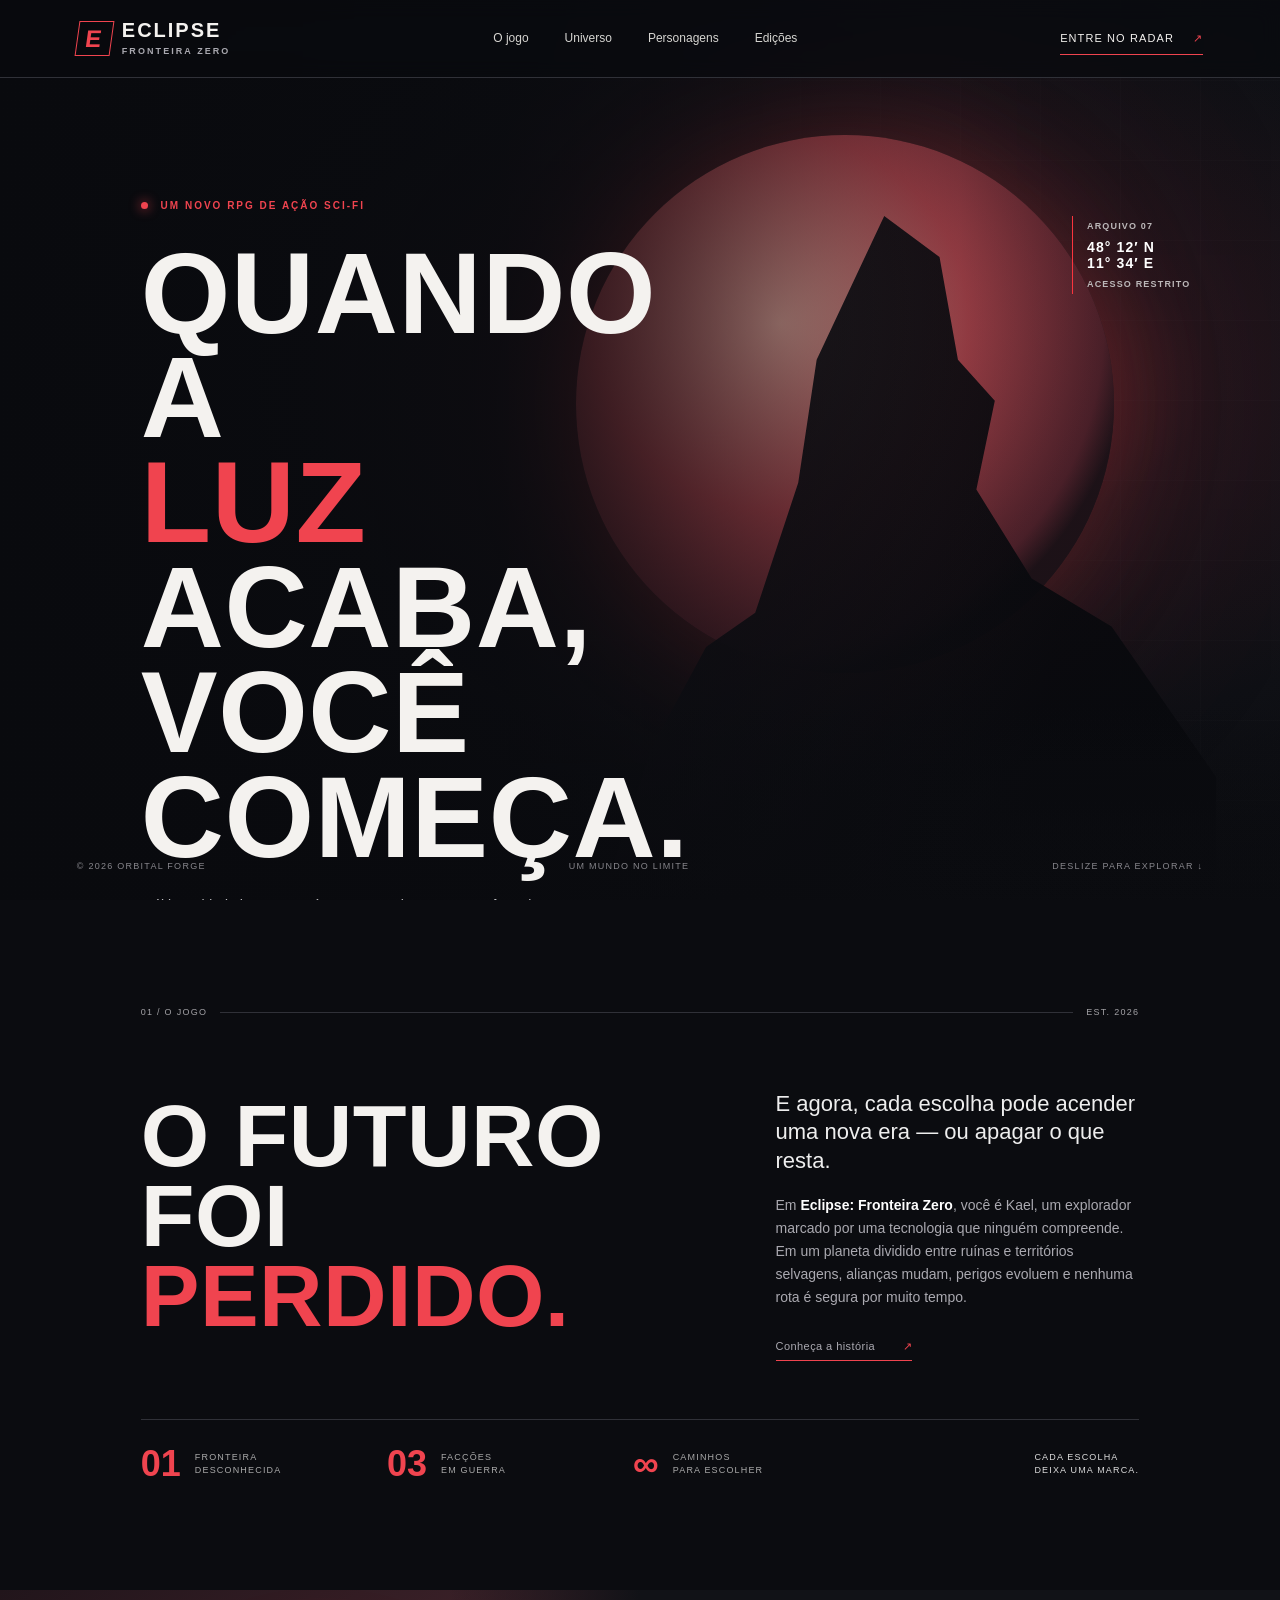
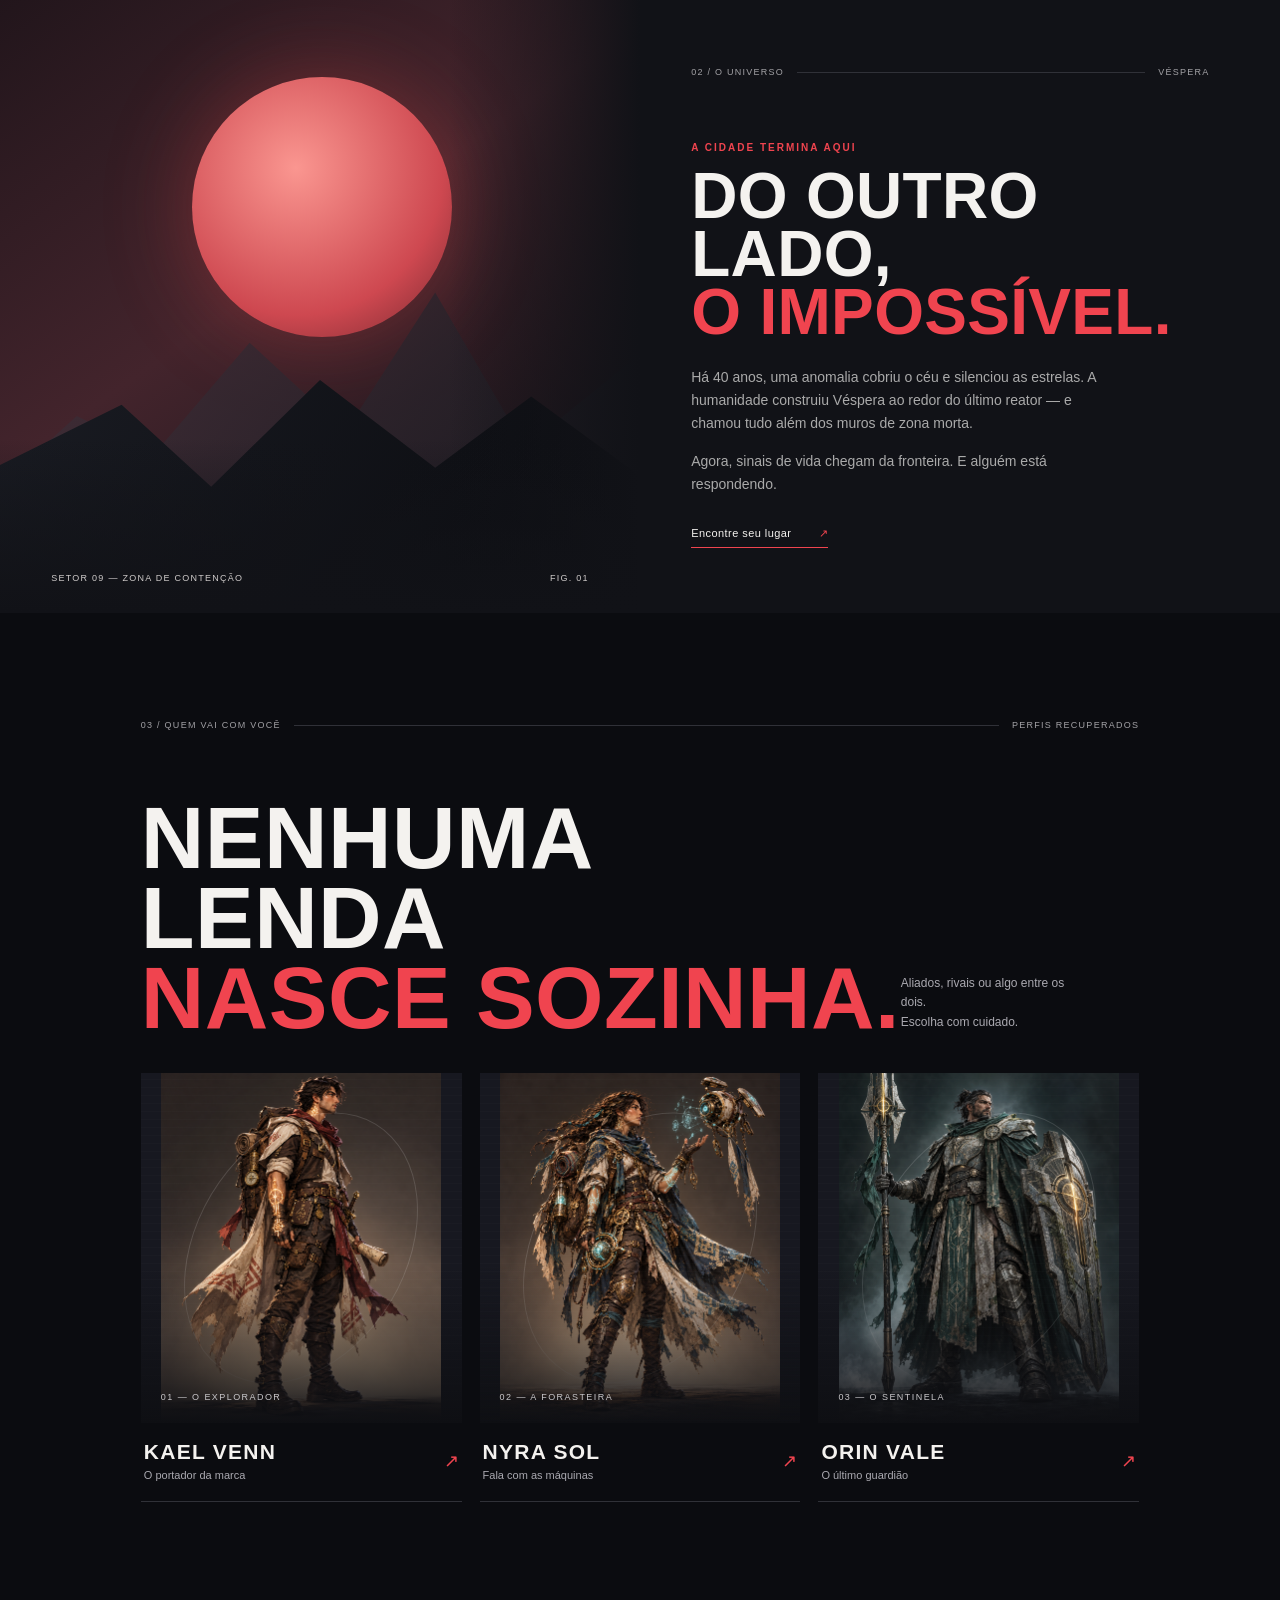
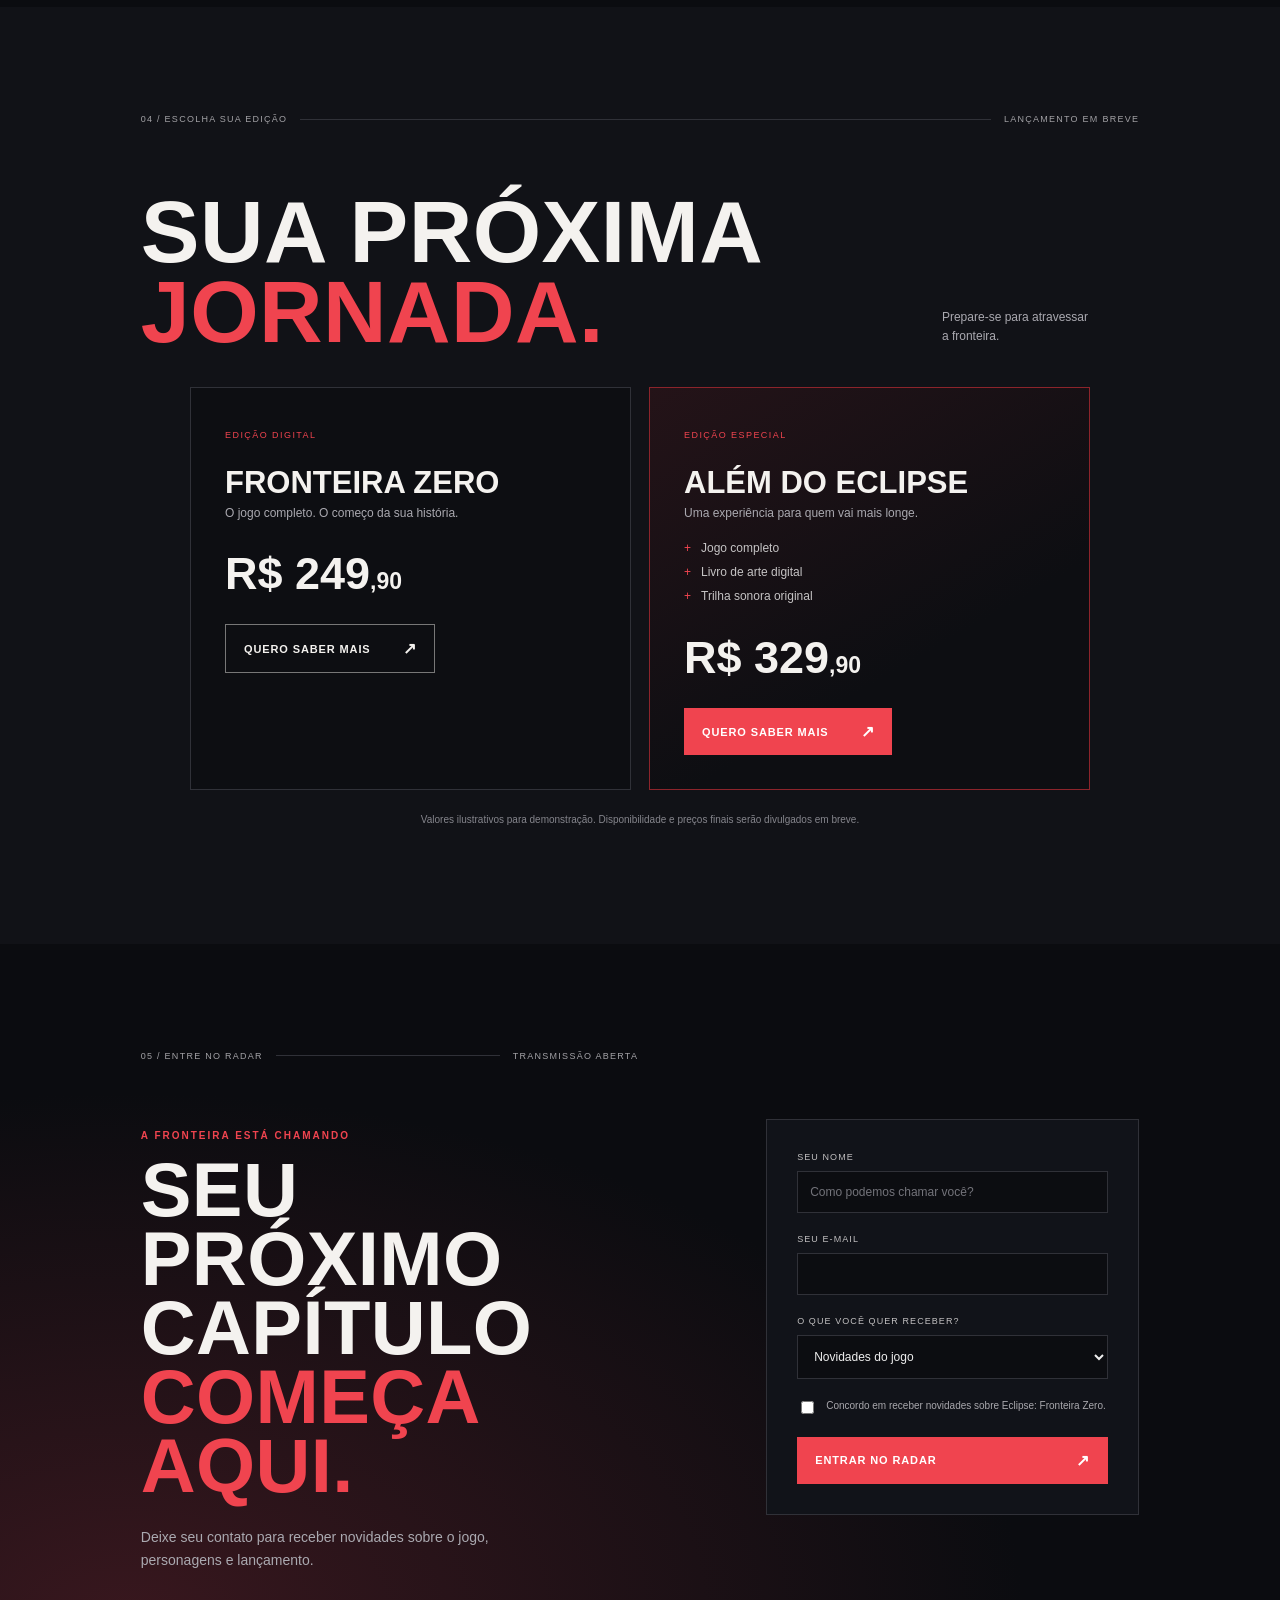
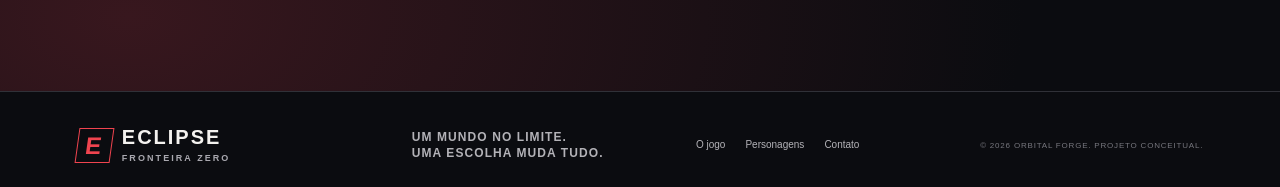
==== commit 7e435775: "alguns ajustes no formulario para que a validação fique apenas pelo javascript" ====
--- a/frontend/index.html
+++ b/frontend/index.html
@@ -1,78 +1,188 @@
 <!doctype html>
 <html lang="pt-BR">
+
 <head>
   <meta charset="utf-8">
   <meta name="viewport" content="width=device-width, initial-scale=1">
   <meta name="theme-color" content="#0b0c10">
-  <meta name="description" content="Conheça Eclipse: Fronteira Zero, um RPG de ação sci-fi em um mundo à beira do colapso.">
+  <meta name="description"
+    content="Conheça Eclipse: Fronteira Zero, um RPG de ação sci-fi em um mundo à beira do colapso.">
   <title>ECLIPSE — Fronteira Zero</title>
   <link rel="stylesheet" href="css/style.css">
 </head>
+
 <body>
   <header class="topbar">
-    <a class="brand" href="#inicio" aria-label="Eclipse, início"><span class="brand-mark">E</span><span>ECLIPSE<small>FRONTEIRA ZERO</small></span></a>
+    <a class="brand" href="#inicio" aria-label="Eclipse, início"><span
+        class="brand-mark">E</span><span>ECLIPSE<small>FRONTEIRA ZERO</small></span></a>
     <nav aria-label="Navegação principal">
-      <a href="#jogo">O jogo</a><a href="#universo">Universo</a><a href="#personagens">Personagens</a><a href="#edicoes">Edições</a>
+      <a href="#jogo">O jogo</a><a href="#universo">Universo</a><a href="#personagens">Personagens</a><a
+        href="#edicoes">Edições</a>
     </nav>
     <a class="nav-cta" href="#contato">Entre no radar <span>↗</span></a>
   </header>
 
   <main>
     <section class="hero" id="inicio">
-      <div class="hero-grid"></div><div class="moon"></div><div class="hero-silhouette"></div>
+      <div class="hero-grid"></div>
+      <div class="moon"></div>
+      <div class="hero-silhouette"></div>
       <div class="hero-content">
         <p class="eyebrow"><span class="pulse"></span> UM NOVO RPG DE AÇÃO SCI-FI</p>
         <h1>QUANDO A<br><em>LUZ</em> ACABA,<br>VOCÊ COMEÇA.</h1>
-        <p class="hero-copy">A última cidade humana está prestes a cair. Atravesse a fronteira, descubra o que existe além e decida o destino de um mundo esquecido.</p>
-        <div class="hero-actions"><a class="button button-red" href="#jogo">Descubra o jogo <span>↘</span></a><a class="text-link" href="#universo">Explorar o universo <span>→</span></a></div>
+        <p class="hero-copy">A última cidade humana está prestes a cair. Atravesse a fronteira, descubra o que existe
+          além e decida o destino de um mundo esquecido.</p>
+        <div class="hero-actions"><a class="button button-red" href="#jogo">Descubra o jogo <span>↘</span></a><a
+            class="text-link" href="#universo">Explorar o universo <span>→</span></a></div>
       </div>
       <div class="hero-stamp"><span>ARQUIVO 07</span><b>48° 12′ N<br>11° 34′ E</b><span>ACESSO RESTRITO</span></div>
-      <div class="hero-bottom"><span>© 2026 ORBITAL FORGE</span><span>UM MUNDO NO LIMITE</span><span>DESLIZE PARA EXPLORAR ↓</span></div>
+      <div class="hero-bottom"><span>© 2026 ORBITAL FORGE</span><span>UM MUNDO NO LIMITE</span><span>DESLIZE PARA
+          EXPLORAR ↓</span></div>
     </section>
 
     <section class="intro section-pad" id="jogo">
       <div class="section-label"><span>01 / O JOGO</span><i></i><span>EST. 2026</span></div>
-      <div class="intro-layout"><h2>O FUTURO<br>FOI <em>PERDIDO.</em></h2><div class="intro-text"><p class="lead">E agora, cada escolha pode acender uma nova era — ou apagar o que resta.</p><p>Em <strong>Eclipse: Fronteira Zero</strong>, você é Kael, um explorador marcado por uma tecnologia que ninguém compreende. Em um planeta dividido entre ruínas e territórios selvagens, alianças mudam, perigos evoluem e nenhuma rota é segura por muito tempo.</p><a class="under-link" href="#universo">Conheça a história <span>↗</span></a></div></div>
-      <div class="stats"><div><b>01</b><span>FRONTEIRA<br>DESCONHECIDA</span></div><div><b>03</b><span>FACÇÕES<br>EM GUERRA</span></div><div><b>∞</b><span>CAMINHOS<br>PARA ESCOLHER</span></div><div class="stat-note">CADA ESCOLHA<br>DEIXA UMA MARCA.</div></div>
+      <div class="intro-layout">
+        <h2>O FUTURO<br>FOI <em>PERDIDO.</em></h2>
+        <div class="intro-text">
+          <p class="lead">E agora, cada escolha pode acender uma nova era — ou apagar o que resta.</p>
+          <p>Em <strong>Eclipse: Fronteira Zero</strong>, você é Kael, um explorador marcado por uma tecnologia que
+            ninguém compreende. Em um planeta dividido entre ruínas e territórios selvagens, alianças mudam, perigos
+            evoluem e nenhuma rota é segura por muito tempo.</p><a class="under-link" href="#universo">Conheça a
+            história <span>↗</span></a>
+        </div>
+      </div>
+      <div class="stats">
+        <div><b>01</b><span>FRONTEIRA<br>DESCONHECIDA</span></div>
+        <div><b>03</b><span>FACÇÕES<br>EM GUERRA</span></div>
+        <div><b>∞</b><span>CAMINHOS<br>PARA ESCOLHER</span></div>
+        <div class="stat-note">CADA ESCOLHA<br>DEIXA UMA MARCA.</div>
+      </div>
     </section>
 
     <section class="world" id="universo">
-      <div class="world-art"><div class="world-sun"></div><div class="world-ridge ridge-back"></div><div class="world-ridge ridge-front"></div><span class="coord">SETOR 09 — ZONA DE CONTENÇÃO</span><span class="world-index">FIG. 01</span></div>
-      <div class="world-copy"><div class="section-label"><span>02 / O UNIVERSO</span><i></i><span>VÉSPERA</span></div><p class="eyebrow">A CIDADE TERMINA AQUI</p><h2>DO OUTRO LADO,<br><em>O IMPOSSÍVEL.</em></h2><p>Há 40 anos, uma anomalia cobriu o céu e silenciou as estrelas. A humanidade construiu Véspera ao redor do último reator — e chamou tudo além dos muros de zona morta.</p><p>Agora, sinais de vida chegam da fronteira. E alguém está respondendo.</p><a class="under-link" href="#personagens">Encontre seu lugar <span>↗</span></a></div>
+      <div class="world-art">
+        <div class="world-sun"></div>
+        <div class="world-ridge ridge-back"></div>
+        <div class="world-ridge ridge-front"></div><span class="coord">SETOR 09 — ZONA DE CONTENÇÃO</span><span
+          class="world-index">FIG. 01</span>
+      </div>
+      <div class="world-copy">
+        <div class="section-label"><span>02 / O UNIVERSO</span><i></i><span>VÉSPERA</span></div>
+        <p class="eyebrow">A CIDADE TERMINA AQUI</p>
+        <h2>DO OUTRO LADO,<br><em>O IMPOSSÍVEL.</em></h2>
+        <p>Há 40 anos, uma anomalia cobriu o céu e silenciou as estrelas. A humanidade construiu Véspera ao redor do
+          último reator — e chamou tudo além dos muros de zona morta.</p>
+        <p>Agora, sinais de vida chegam da fronteira. E alguém está respondendo.</p><a class="under-link"
+          href="#personagens">Encontre seu lugar <span>↗</span></a>
+      </div>
     </section>
 
     <section class="characters section-pad" id="personagens">
       <div class="section-label"><span>03 / QUEM VAI COM VOCÊ</span><i></i><span>PERFIS RECUPERADOS</span></div>
-      <div class="section-heading"><h2>NENHUMA LENDA<br><em>NASCE SOZINHA.</em></h2><p>Aliados, rivais ou algo entre os dois.<br>Escolha com cuidado.</p></div>
+      <div class="section-heading">
+        <h2>NENHUMA LENDA<br><em>NASCE SOZINHA.</em></h2>
+        <p>Aliados, rivais ou algo entre os dois.<br>Escolha com cuidado.</p>
+      </div>
       <div class="character-grid">
-        <article class="character card-kael"><div class="portrait portrait-one"><img class="portrait-image" src="img/kevin.png" alt="Kael Venn, explorador com uma marca luminosa no braço"><span class="portrait-orbit"></span><small>01 — O EXPLORADOR</small></div><div class="character-info"><div><h3>KAEL VENN</h3><p>O portador da marca</p></div><span class="arrow">↗</span></div></article>
-        <article class="character card-nyra"><div class="portrait portrait-two"><img class="portrait-image" src="img/nyra.png" alt="Nyra Sol ao lado de um pequeno drone"><span class="portrait-orbit"></span><small>02 — A FORASTEIRA</small></div><div class="character-info"><div><h3>NYRA SOL</h3><p>Fala com as máquinas</p></div><span class="arrow">↗</span></div></article>
-        <article class="character card-orin"><div class="portrait portrait-three"><img class="portrait-image" src="img/orin.png" alt="Orin Vale vestindo uma armadura e carregando um escudo"><span class="portrait-orbit"></span><small>03 — O SENTINELA</small></div><div class="character-info"><div><h3>ORIN VALE</h3><p>O último guardião</p></div><span class="arrow">↗</span></div></article>
+        <article class="character card-kael">
+          <div class="portrait portrait-one"><img class="portrait-image" src="img/kevin.png"
+              alt="Kael Venn, explorador com uma marca luminosa no braço"><span class="portrait-orbit"></span><small>01
+              — O EXPLORADOR</small></div>
+          <div class="character-info">
+            <div>
+              <h3>KAEL VENN</h3>
+              <p>O portador da marca</p>
+            </div><span class="arrow">↗</span>
+          </div>
+        </article>
+        <article class="character card-nyra">
+          <div class="portrait portrait-two"><img class="portrait-image" src="img/nyra.png"
+              alt="Nyra Sol ao lado de um pequeno drone"><span class="portrait-orbit"></span><small>02 — A
+              FORASTEIRA</small></div>
+          <div class="character-info">
+            <div>
+              <h3>NYRA SOL</h3>
+              <p>Fala com as máquinas</p>
+            </div><span class="arrow">↗</span>
+          </div>
+        </article>
+        <article class="character card-orin">
+          <div class="portrait portrait-three"><img class="portrait-image" src="img/orin.png"
+              alt="Orin Vale vestindo uma armadura e carregando um escudo"><span class="portrait-orbit"></span><small>03
+              — O SENTINELA</small></div>
+          <div class="character-info">
+            <div>
+              <h3>ORIN VALE</h3>
+              <p>O último guardião</p>
+            </div><span class="arrow">↗</span>
+          </div>
+        </article>
       </div>
     </section>
 
     <section class="editions section-pad" id="edicoes">
       <div class="section-label"><span>04 / ESCOLHA SUA EDIÇÃO</span><i></i><span>LANÇAMENTO EM BREVE</span></div>
-      <div class="section-heading"><h2>SUA PRÓXIMA<br><em>JORNADA.</em></h2><p>Prepare-se para atravessar<br>a fronteira.</p></div>
+      <div class="section-heading">
+        <h2>SUA PRÓXIMA<br><em>JORNADA.</em></h2>
+        <p>Prepare-se para atravessar<br>a fronteira.</p>
+      </div>
       <div class="edition-grid">
-        <article class="edition"><span class="edition-tag">EDIÇÃO DIGITAL</span><h3>FRONTEIRA ZERO</h3><p>O jogo completo. O começo da sua história.</p><div class="edition-price">R$ 249<span>,90</span></div><a class="button button-outline" href="#contato">Quero saber mais <span>↗</span></a></article>
-        <article class="edition edition-featured"><span class="edition-tag">EDIÇÃO ESPECIAL</span><h3>ALÉM DO ECLIPSE</h3><p>Uma experiência para quem vai mais longe.</p><ul><li>Jogo completo</li><li>Livro de arte digital</li><li>Trilha sonora original</li></ul><div class="edition-price">R$ 329<span>,90</span></div><a class="button button-red" href="#contato">Quero saber mais <span>↗</span></a></article>
+        <article class="edition"><span class="edition-tag">EDIÇÃO DIGITAL</span>
+          <h3>FRONTEIRA ZERO</h3>
+          <p>O jogo completo. O começo da sua história.</p>
+          <div class="edition-price">R$ 249<span>,90</span></div><a class="button button-outline" href="#contato">Quero
+            saber mais <span>↗</span></a>
+        </article>
+        <article class="edition edition-featured"><span class="edition-tag">EDIÇÃO ESPECIAL</span>
+          <h3>ALÉM DO ECLIPSE</h3>
+          <p>Uma experiência para quem vai mais longe.</p>
+          <ul>
+            <li>Jogo completo</li>
+            <li>Livro de arte digital</li>
+            <li>Trilha sonora original</li>
+          </ul>
+          <div class="edition-price">R$ 329<span>,90</span></div><a class="button button-red" href="#contato">Quero
+            saber mais <span>↗</span></a>
+        </article>
       </div>
-      <p class="price-note">Valores ilustrativos para demonstração. Disponibilidade e preços finais serão divulgados em breve.</p>
+      <p class="price-note">Valores ilustrativos para demonstração. Disponibilidade e preços finais serão divulgados em
+        breve.</p>
     </section>
 
     <section class="contact section-pad" id="contato">
-      <div class="contact-copy"><div class="section-label"><span>05 / ENTRE NO RADAR</span><i></i><span>TRANSMISSÃO ABERTA</span></div><p class="eyebrow">A FRONTEIRA ESTÁ CHAMANDO</p><h2>SEU PRÓXIMO<br>CAPÍTULO <em>COMEÇA AQUI.</em></h2><p>Deixe seu contato para receber novidades sobre o jogo, personagens e lançamento.</p></div>
+      <div class="contact-copy">
+        <div class="section-label"><span>05 / ENTRE NO RADAR</span><i></i><span>TRANSMISSÃO ABERTA</span></div>
+        <p class="eyebrow">A FRONTEIRA ESTÁ CHAMANDO</p>
+        <h2>SEU PRÓXIMO<br>CAPÍTULO <em>COMEÇA AQUI.</em></h2>
+        <p>Deixe seu contato para receber novidades sobre o jogo, personagens e lançamento.</p>
+      </div>
       <form class="contact-form" action="#" method="get">
-        <label for="nome">SEU NOME</label><input id="nome" name="nome" type="text" placeholder="Como podemos chamar você?" required>
-        <label for="email">SEU E-MAIL</label><input id="email" name="email" type="email" placeholder="voce@email.com" required>
-        <label for="interesse">O QUE VOCÊ QUER RECEBER?</label><select id="interesse" name="interesse"><option value="novidades">Novidades do jogo</option><option value="lancamento">Aviso de lançamento</option><option value="universo">Histórias do universo</option></select>
-        <label class="check"><input type="checkbox" required><span>Concordo em receber novidades sobre Eclipse: Fronteira Zero.</span></label>
+        <label for="nome">SEU NOME</label><input id="nome" name="nome" 
+          placeholder="Como podemos chamar você?" >
+        <label for="email">SEU E-MAIL</label><input id="email" name="email" >
+        <label for="interesse">O QUE VOCÊ QUER RECEBER?</label><select id="interesse" name="interesse">
+          <option value="novidades">Novidades do jogo</option>
+          <option value="lancamento">Aviso de lançamento</option>
+          <option value="universo">Histórias do universo</option>
+        </select>
+        <label class="check"><input type="checkbox" ><span>Concordo em receber novidades sobre Eclipse:
+            Fronteira Zero.</span></label>
         <button class="button button-red" type="submit">Entrar no radar <span>↗</span></button>
       </form>
     </section>
   </main>
 
-  <footer class="footer"><a class="brand" href="#inicio"><span class="brand-mark">E</span><span>ECLIPSE<small>FRONTEIRA ZERO</small></span></a><p>UM MUNDO NO LIMITE.<br>UMA ESCOLHA MUDA TUDO.</p><div class="footer-links"><a href="#jogo">O jogo</a><a href="#personagens">Personagens</a><a href="#contato">Contato</a></div><span class="copyright">© 2026 ORBITAL FORGE. PROJETO CONCEITUAL.</span></footer>
+  <footer class="footer"><a class="brand" href="#inicio"><span class="brand-mark">E</span><span>ECLIPSE<small>FRONTEIRA
+          ZERO</small></span></a>
+    <p>UM MUNDO NO LIMITE.<br>UMA ESCOLHA MUDA TUDO.</p>
+    <div class="footer-links"><a href="#jogo">O jogo</a><a href="#personagens">Personagens</a><a
+        href="#contato">Contato</a></div><span class="copyright">© 2026 ORBITAL FORGE. PROJETO CONCEITUAL.</span>
+  </footer>
+
+  <script src="js/script.js"></script>
+
+
 </body>
+
 </html>
--- a/frontend/css/style.css
+++ b/frontend/css/style.css
@@ -511,8 +511,8 @@
   inset:0;
   width:100%;
   height:100%;
-  object-fit:cover;
-  object-position:center 25%;
+  object-fit:contain;
+  object-position:center bottom;
   z-index:1
 }
 
@@ -1008,3 +1008,29 @@
 
 
 }
+
+
+
+
+/* Mensagens de validação do formulario*/
+.mensagem-erro {
+    display: block;
+    color: #ff5b5b;
+    font-size: 12px;
+    margin-top: 7px;
+    margin-bottom: 12px;
+    letter-spacing: 0.5px;
+}
+
+/* Campos inválidos */
+.campo-invalido {
+    border-color: #ff4545 !important;
+    outline: none;
+}
+
+/* Destaque visual ao focar no campo */
+.contact-form input:focus,
+.contact-form select:focus {
+    outline: 1px solid #c73535;
+    border-color: #c73535;
+}
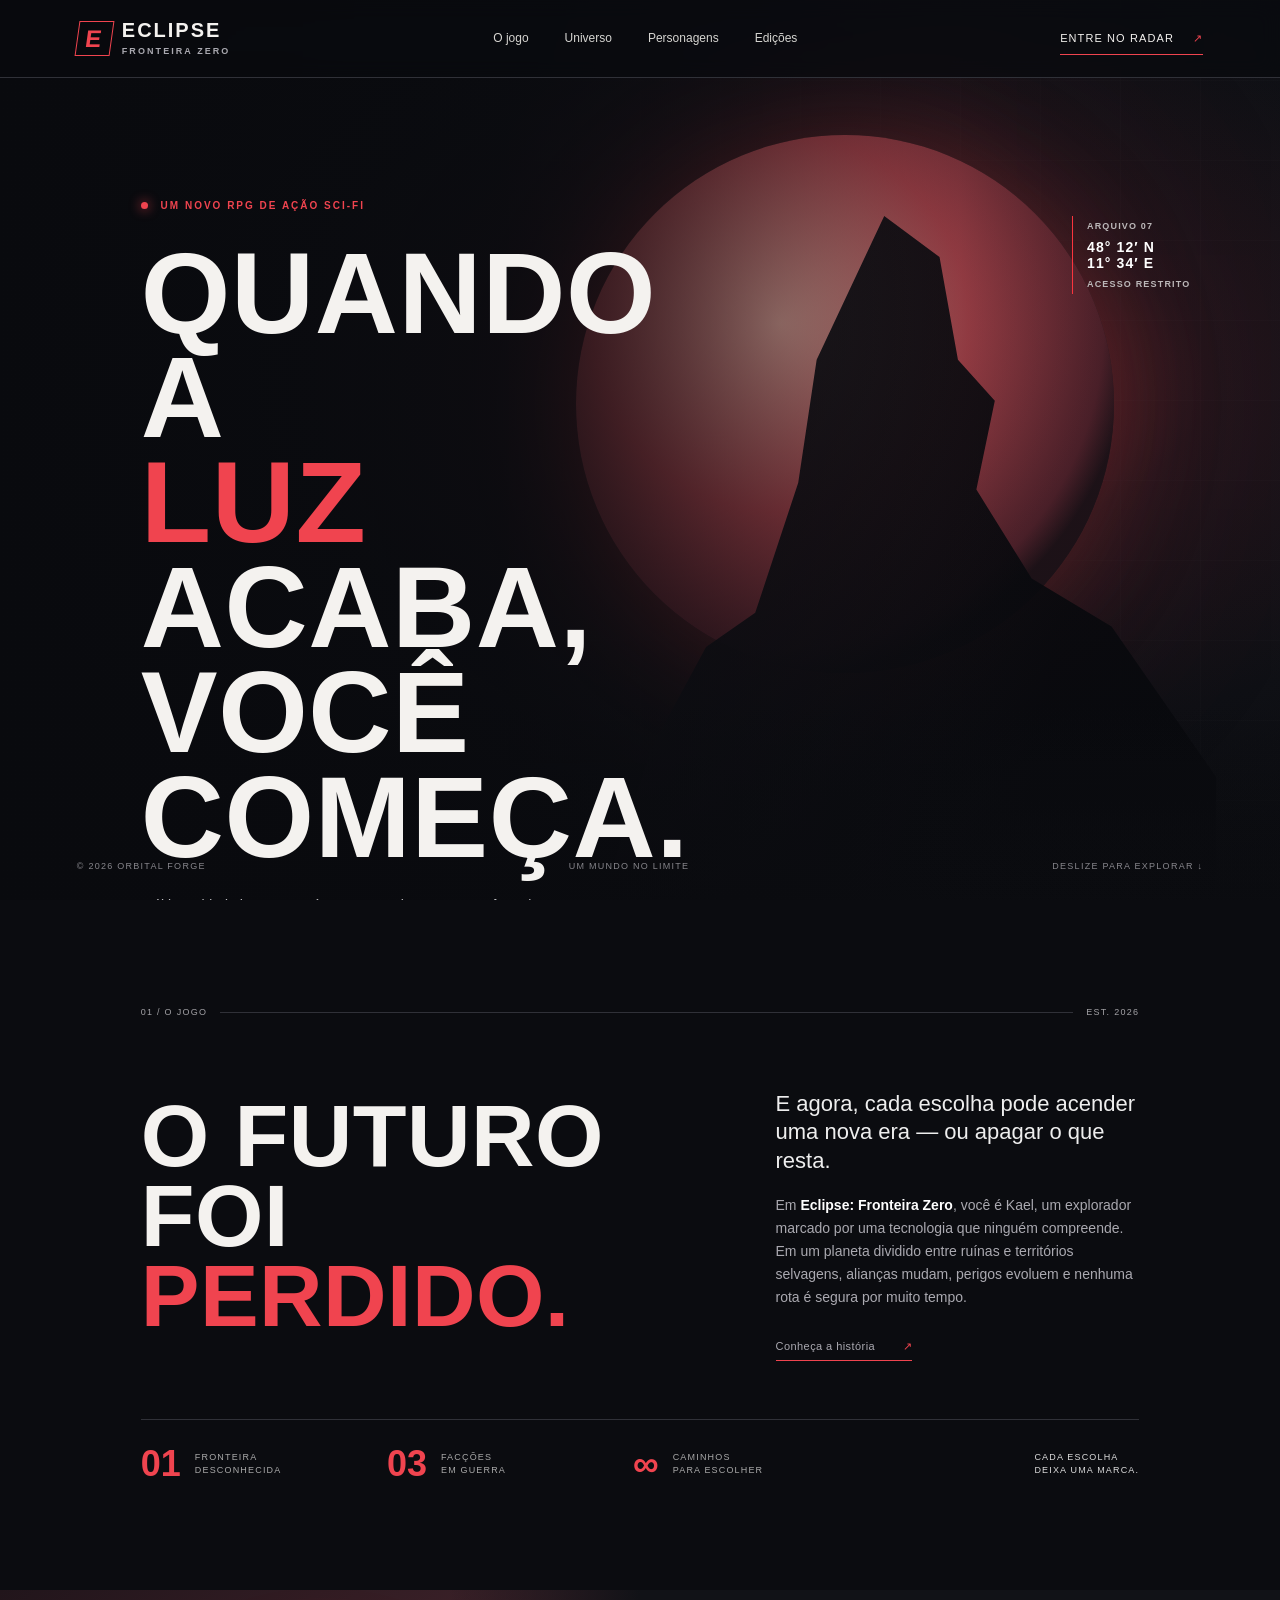
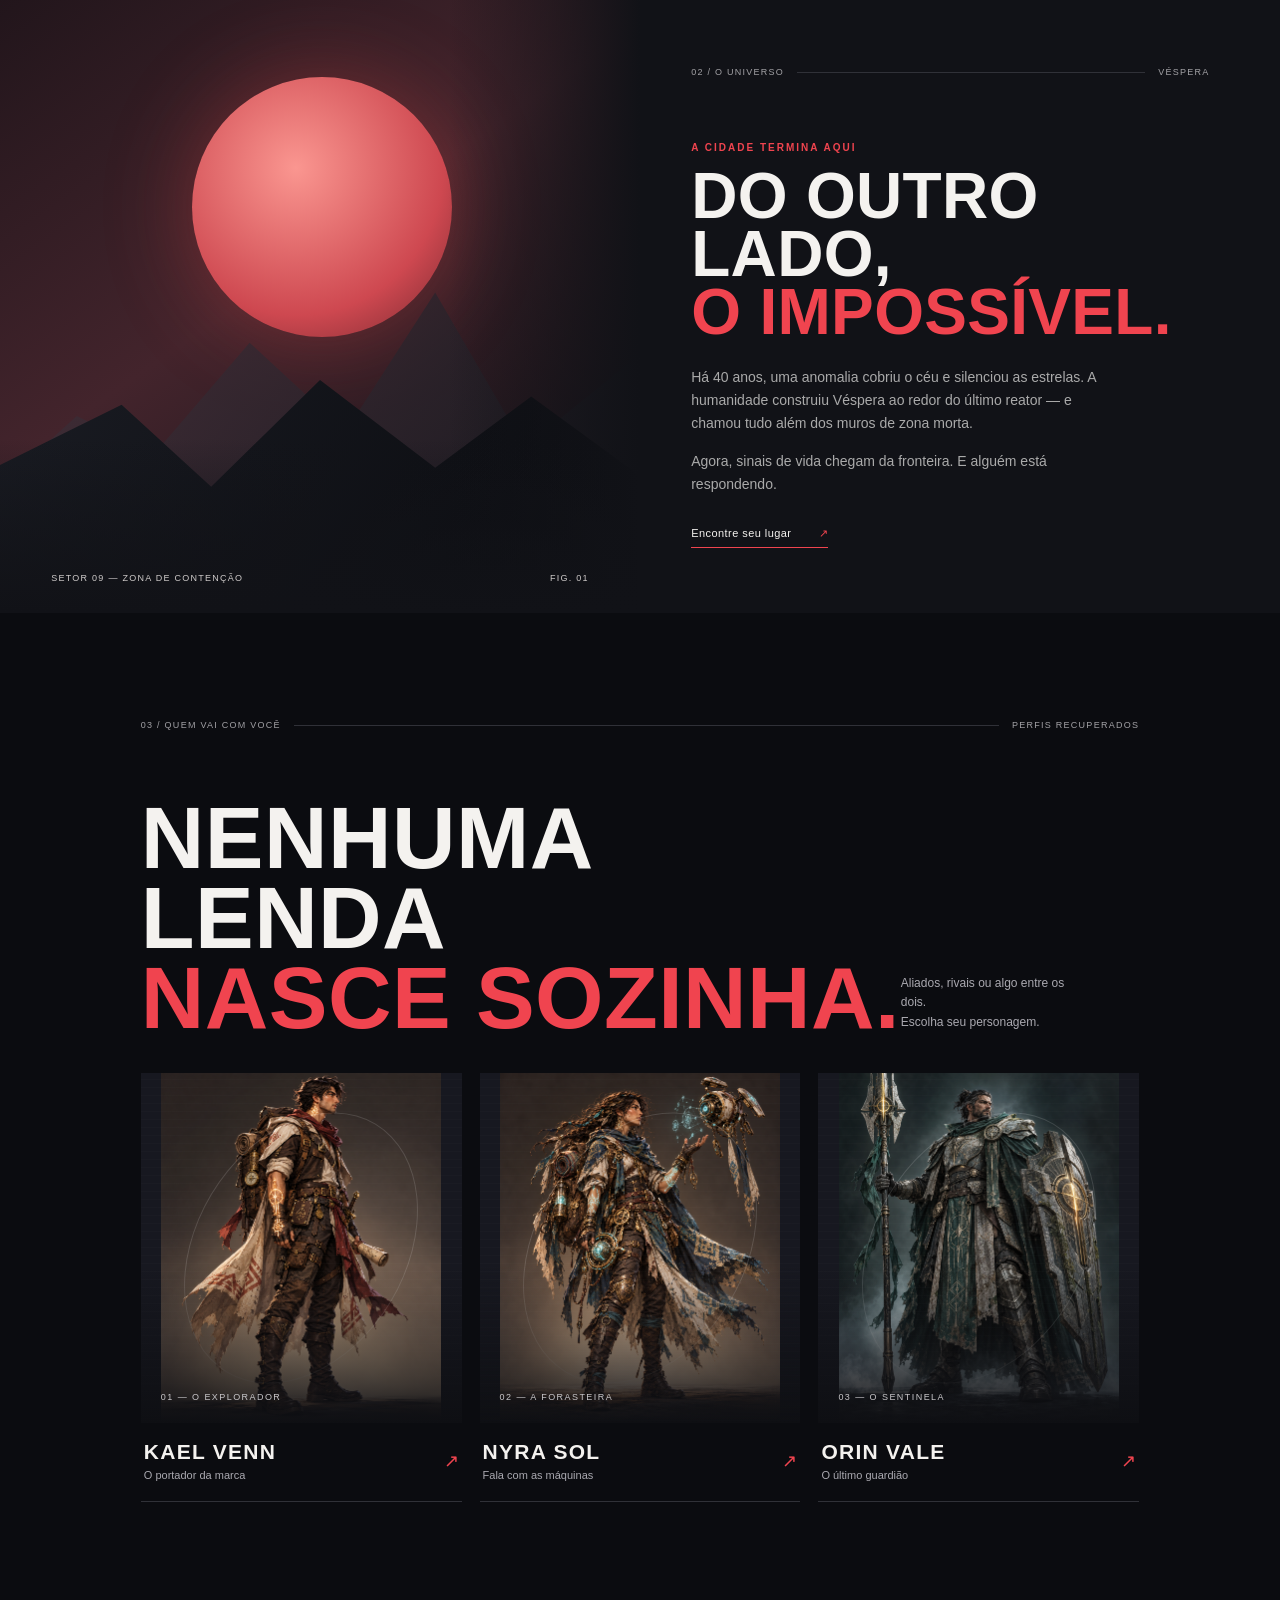
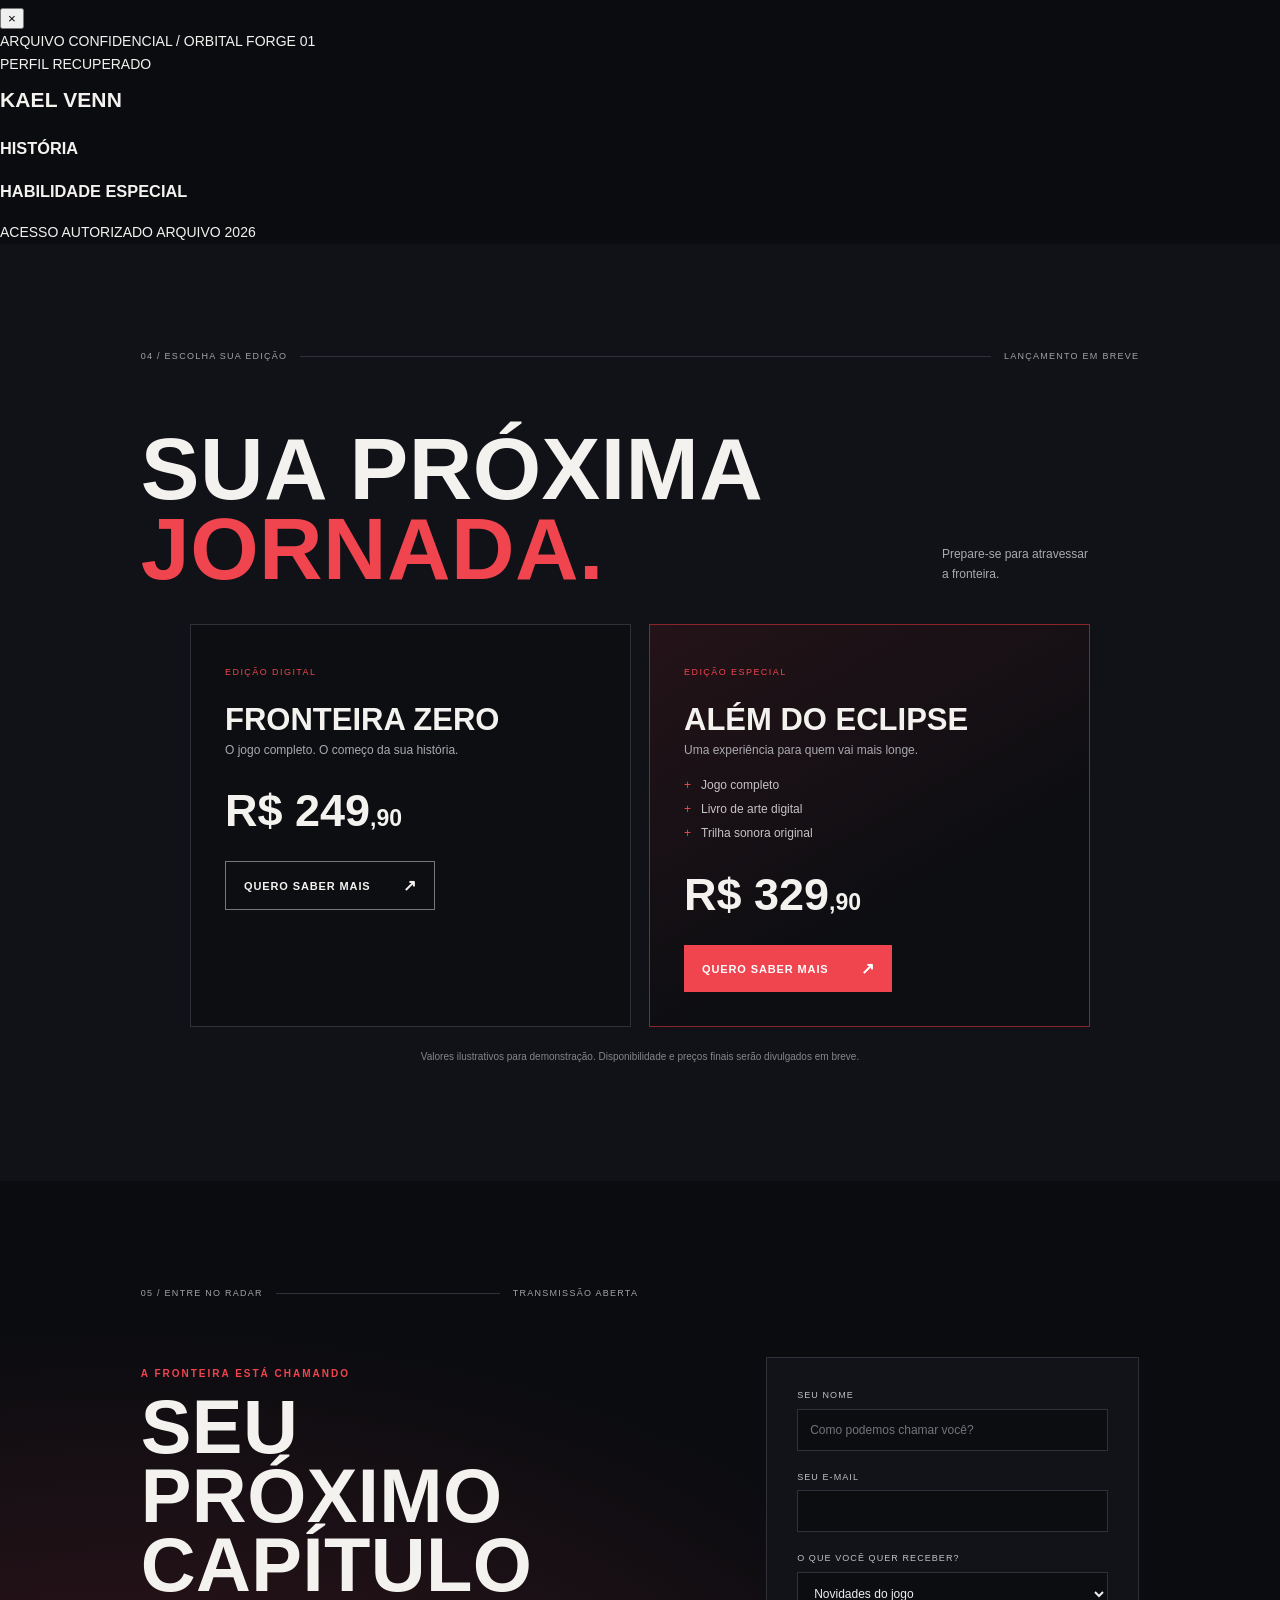
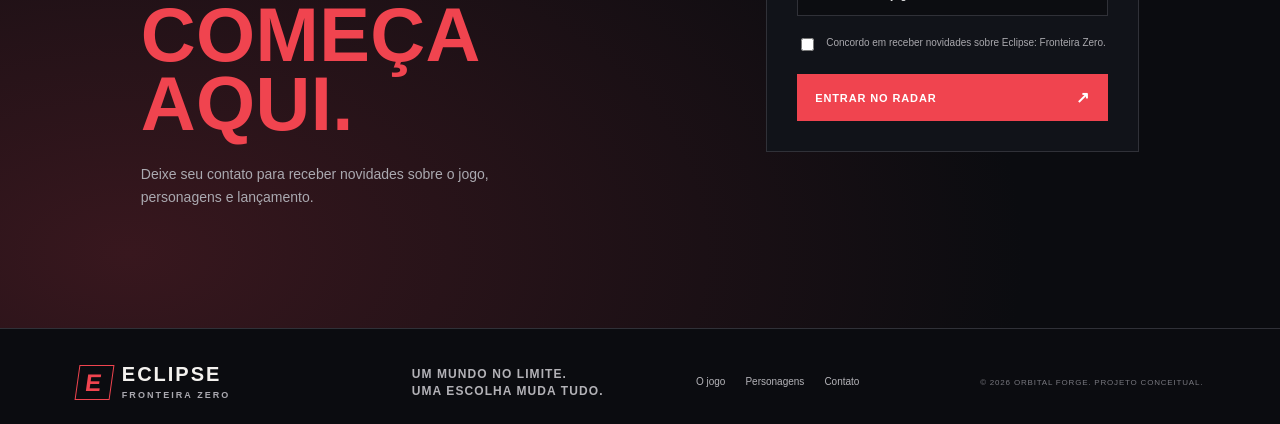
==== commit 224b2cc6: "Adiciona o menu dos personagens da parte do html" ====
--- a/frontend/index.html
+++ b/frontend/index.html
@@ -82,7 +82,7 @@
       <div class="section-label"><span>03 / QUEM VAI COM VOCÊ</span><i></i><span>PERFIS RECUPERADOS</span></div>
       <div class="section-heading">
         <h2>NENHUMA LENDA<br><em>NASCE SOZINHA.</em></h2>
-        <p>Aliados, rivais ou algo entre os dois.<br>Escolha com cuidado.</p>
+        <p>Aliados, rivais ou algo entre os dois.<br>Escolha seu personagem.</p>
       </div>
       <div class="character-grid">
         <article class="character card-kael">
@@ -120,6 +120,62 @@
         </article>
       </div>
     </section>
+
+
+
+
+
+
+
+<!-- MODAL DE PERSONAGENS -->
+<div class="character-modal" id="characterModal">
+
+    <div class="character-modal-content">
+
+        <button class="close-modal" id="closeModal" aria-label="Fechar janela">
+            &times;
+        </button>
+
+        <div class="modal-header">
+            <span>ARQUIVO CONFIDENCIAL / ORBITAL FORGE</span>
+            <span class="modal-number" id="modalNumero">01</span>
+        </div>
+
+        <div class="modal-body">
+
+            <p class="modal-label">PERFIL RECUPERADO</p>
+
+            <h2 id="modalNome">KAEL VENN</h2>
+
+            <p class="modal-funcao" id="modalFuncao"></p>
+
+            <div class="modal-line"></div>
+
+            <h3>HISTÓRIA</h3>
+            <p id="modalDescricao"></p>
+
+            <h3>HABILIDADE ESPECIAL</h3>
+            <p id="modalHabilidade"></p>
+
+            <div class="modal-footer">
+                <span>ACESSO AUTORIZADO</span>
+                <span>ARQUIVO 2026</span>
+            </div>
+
+        </div>
+
+    </div>
+
+</div>
+
+
+
+
+
+
+
+
+
 
     <section class="editions section-pad" id="edicoes">
       <div class="section-label"><span>04 / ESCOLHA SUA EDIÇÃO</span><i></i><span>LANÇAMENTO EM BREVE</span></div>
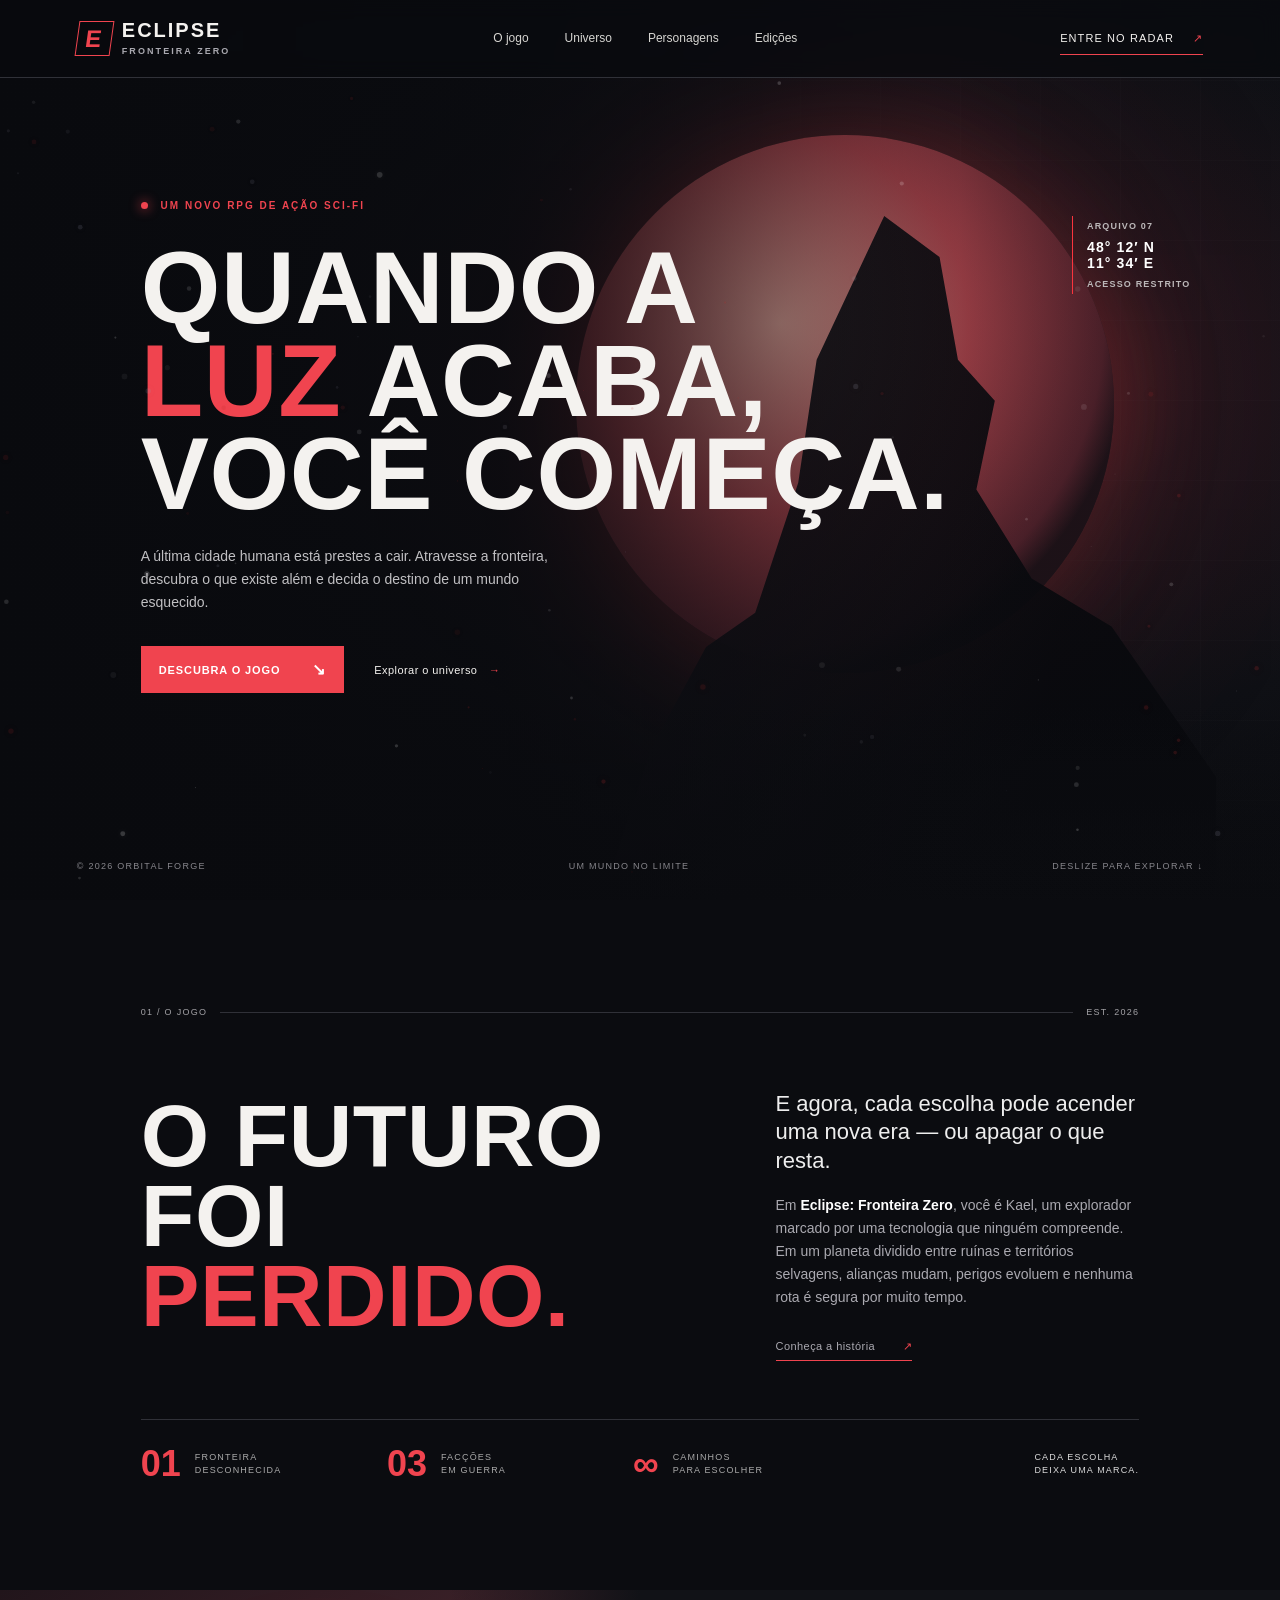
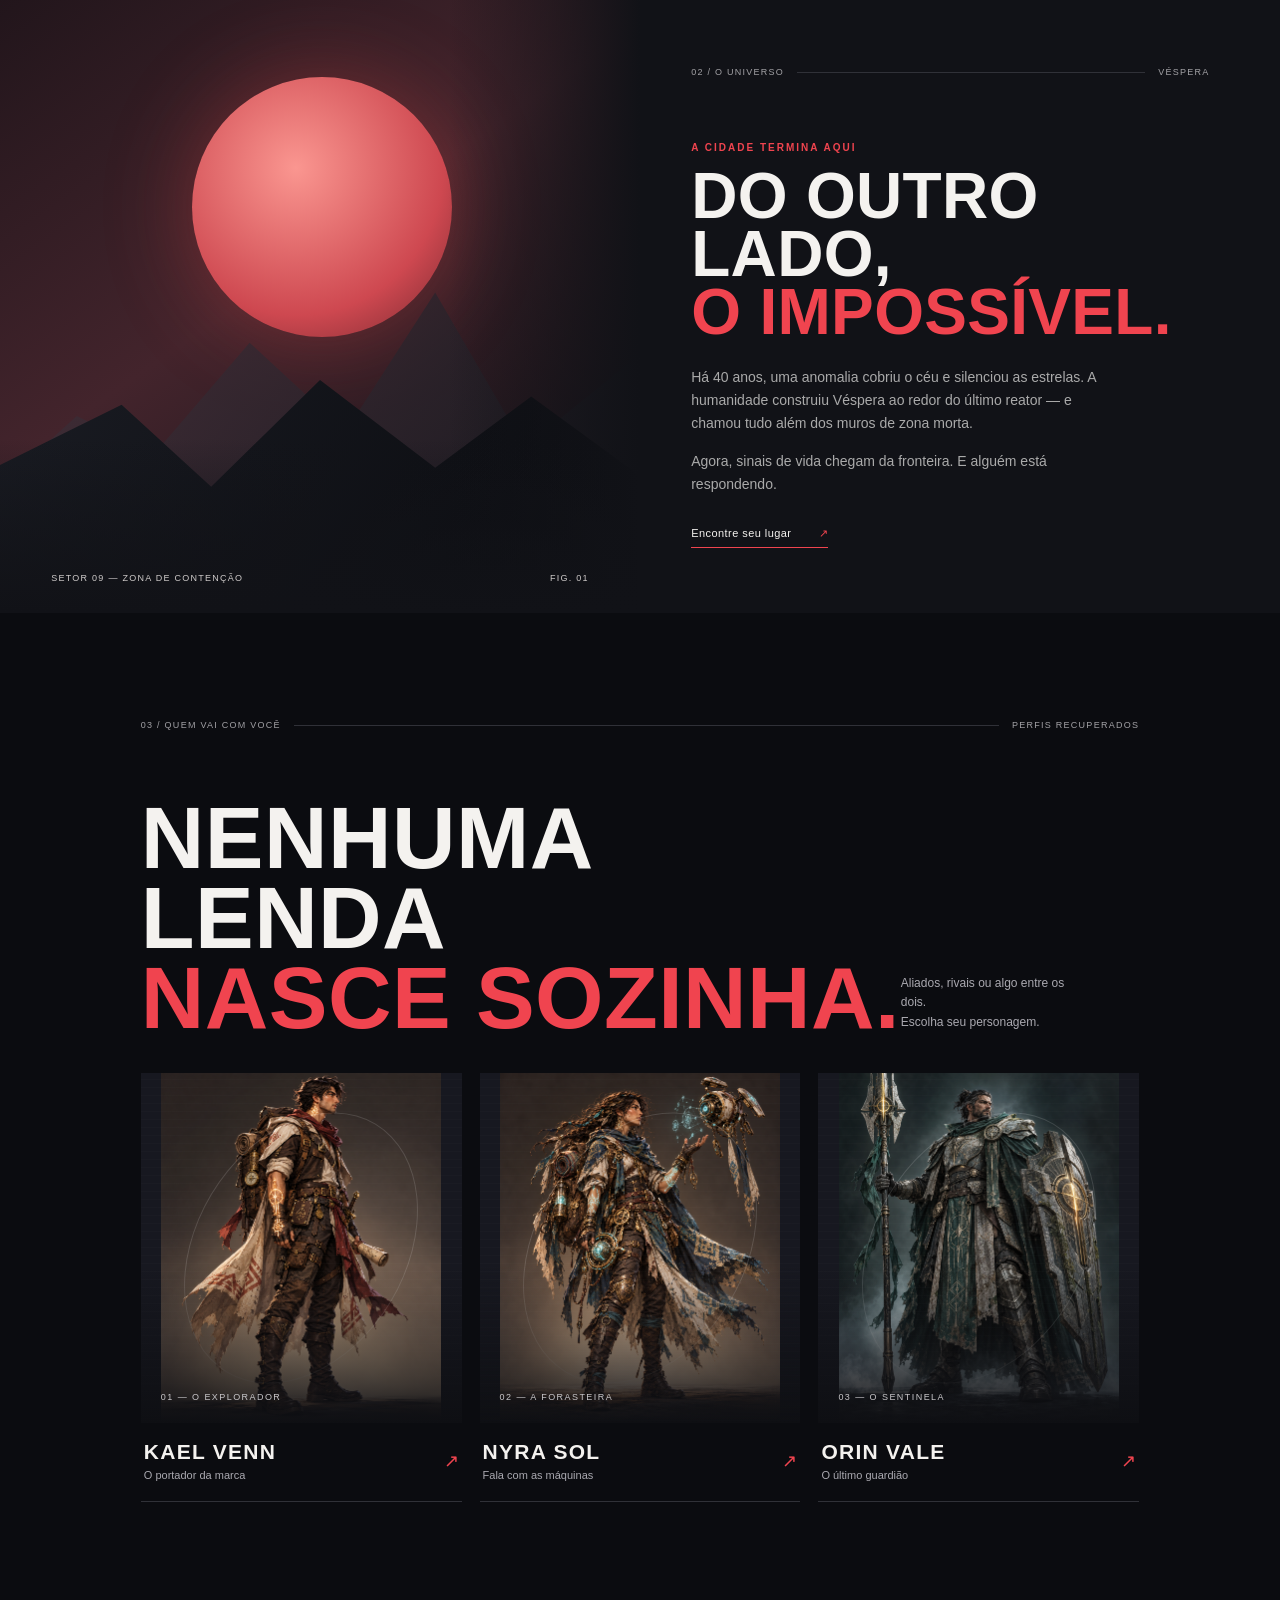
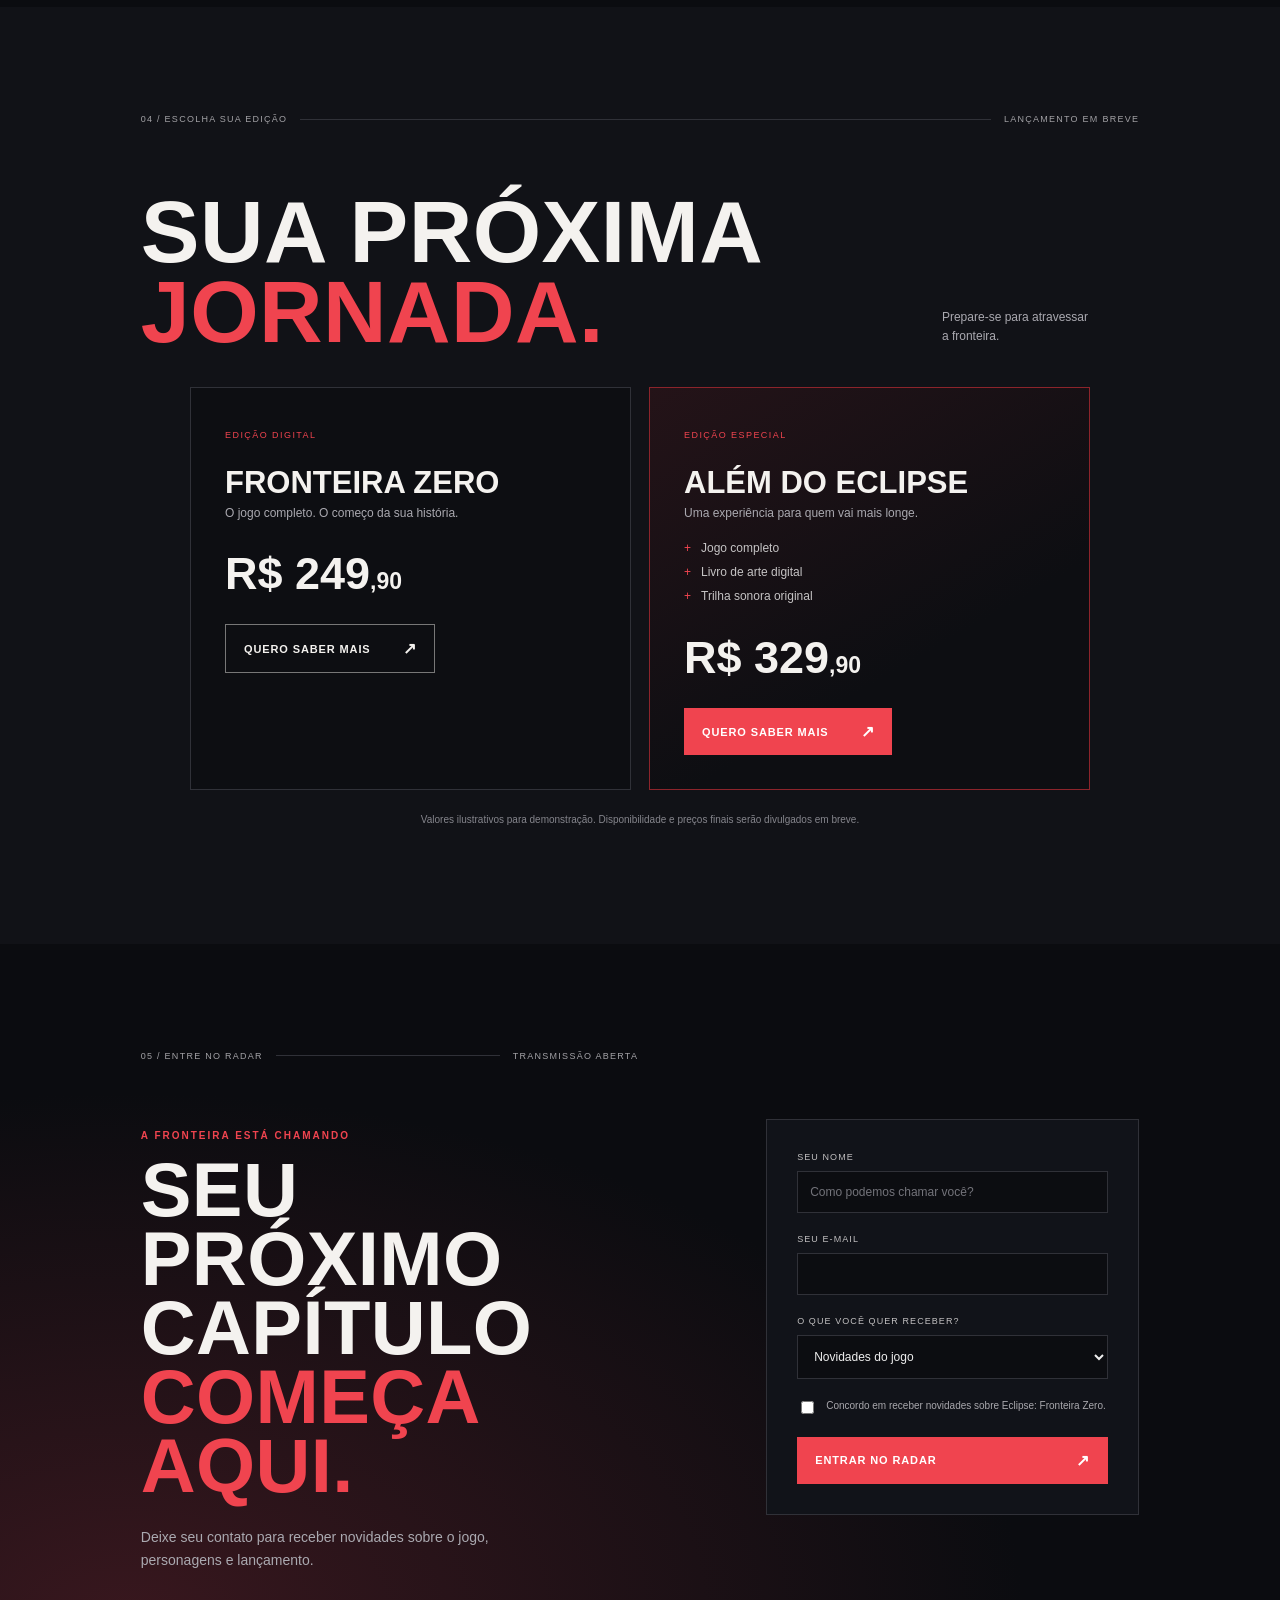
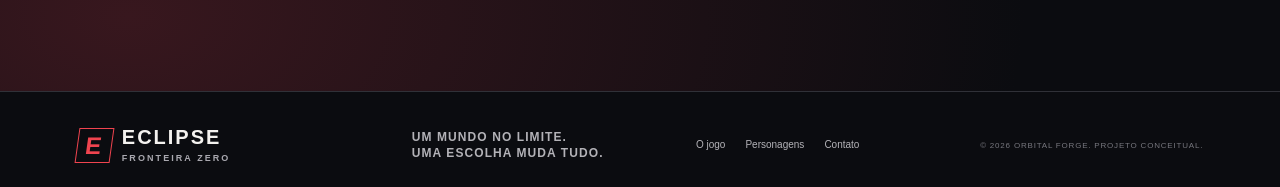
==== commit aa664a87: "comentarios da secoes" ====
--- a/frontend/index.html
+++ b/frontend/index.html
@@ -23,6 +23,7 @@
   </header>
 
   <main>
+    <!-- Abertura: apresenta o jogo e convida a explorar o site. -->
     <section class="hero" id="inicio">
       <div class="hero-grid"></div>
       <div class="moon"></div>
@@ -40,6 +41,7 @@
           EXPLORAR ↓</span></div>
     </section>
 
+    <!-- O jogo: resume a premissa e destaca os elementos principais da aventura. -->
     <section class="intro section-pad" id="jogo">
       <div class="section-label"><span>01 / O JOGO</span><i></i><span>EST. 2026</span></div>
       <div class="intro-layout">
@@ -60,6 +62,7 @@
       </div>
     </section>
 
+    <!-- Universo: descreve o cenário e o conflito central da história. -->
     <section class="world" id="universo">
       <div class="world-art">
         <div class="world-sun"></div>
@@ -78,6 +81,7 @@
       </div>
     </section>
 
+    <!-- Personagens: apresenta os protagonistas e seus perfis. -->
     <section class="characters section-pad" id="personagens">
       <div class="section-label"><span>03 / QUEM VAI COM VOCÊ</span><i></i><span>PERFIS RECUPERADOS</span></div>
       <div class="section-heading">
@@ -177,6 +181,7 @@
 
 
 
+    <!-- Edições: mostra as versões conceituais do jogo e seus conteúdos. -->
     <section class="editions section-pad" id="edicoes">
       <div class="section-label"><span>04 / ESCOLHA SUA EDIÇÃO</span><i></i><span>LANÇAMENTO EM BREVE</span></div>
       <div class="section-heading">
@@ -206,6 +211,7 @@
         breve.</p>
     </section>
 
+    <!-- Contato: permite manifestar interesse em receber novidades do jogo. -->
     <section class="contact section-pad" id="contato">
       <div class="contact-copy">
         <div class="section-label"><span>05 / ENTRE NO RADAR</span><i></i><span>TRANSMISSÃO ABERTA</span></div>
--- a/frontend/css/style.css
+++ b/frontend/css/style.css
@@ -158,7 +158,12 @@
   z-index:2;
   top:22%;
   left:11%;
-  max-width:540px
+  width:78vw;
+  max-width:760px
+}
+
+.hero h1 {
+  white-space:nowrap
 }
 
 .eyebrow {
@@ -192,7 +197,7 @@
 }
 
 h1 {
-  font-size:clamp(66px,9vw,126px);
+  font-size:clamp(56px,8vw,108px);
   margin-top:26px
 }
 
@@ -844,11 +849,12 @@
 .hero-content {
   top:21%;
   left:7%;
-  right:7%
+  right:7%;
+  width:auto
 }
 
 h1 {
-  font-size:clamp(62px,17vw,95px)
+  font-size:clamp(30px,9vw,58px)
 }
 
 .hero-copy {
@@ -1034,3 +1040,172 @@
     outline: 1px solid #c73535;
     border-color: #c73535;
 }
+
+
+
+
+
+/* =================================
+   MODAL DE PERSONAGENS - ECLIPSE
+================================= */
+
+.character {
+    cursor: pointer;
+}
+
+.character-modal {
+    display: none;
+    position: fixed;
+    inset: 0;
+    z-index: 9999;
+    background: rgba(3, 4, 8, 0.92);
+    backdrop-filter: blur(12px);
+    justify-content: center;
+    align-items: center;
+    padding: 20px;
+}
+
+.character-modal.active {
+    display: flex;
+    animation: modalFade 0.35s ease;
+}
+
+.character-modal-content {
+    position: relative;
+    width: 100%;
+    max-width: 650px;
+    background: #101116;
+    border: 1px solid #713333;
+    box-shadow: 0 0 60px rgba(190, 35, 35, 0.18);
+    animation: modalSlide 0.4s ease;
+}
+
+.close-modal {
+    position: absolute;
+    top: 15px;
+    right: 20px;
+    background: transparent;
+    border: none;
+    color: #fff;
+    font-size: 32px;
+    cursor: pointer;
+    transition: 0.3s;
+}
+
+.close-modal:hover {
+    color: #e34b4b;
+    transform: rotate(90deg);
+}
+
+.modal-header {
+    display: flex;
+    justify-content: space-between;
+    padding: 18px 25px;
+    border-bottom: 1px solid #292930;
+    color: #e34b4b;
+    font-size: 10px;
+    letter-spacing: 2px;
+}
+
+.modal-number {
+    color: #777;
+}
+
+.modal-body {
+    padding: 40px;
+}
+
+.modal-label {
+    color: #e34b4b;
+    font-size: 11px;
+    letter-spacing: 3px;
+}
+
+.modal-body h2 {
+    font-size: 38px;
+    margin: 15px 0 5px;
+    color: #fff;
+}
+
+.modal-funcao {
+    color: #e34b4b;
+    font-size: 12px;
+    letter-spacing: 2px;
+}
+
+.modal-line {
+    height: 1px;
+    background: #713333;
+    margin: 30px 0;
+}
+
+.modal-body h3 {
+    color: #e34b4b;
+    font-size: 11px;
+    letter-spacing: 2px;
+    margin: 25px 0 10px;
+}
+
+.modal-body p:not(.modal-label):not(.modal-funcao) {
+    color: #b9b9bd;
+    font-size: 14px;
+    line-height: 1.8;
+}
+
+.modal-footer {
+    display: flex;
+    justify-content: space-between;
+    border-top: 1px solid #292930;
+    margin-top: 35px;
+    padding-top: 18px;
+    color: #777;
+    font-size: 9px;
+    letter-spacing: 1px;
+}
+
+/* ANIMAÇÕES */
+
+@keyframes modalFade {
+    from { opacity: 0; }
+    to { opacity: 1; }
+}
+
+@keyframes modalSlide {
+    from {
+        opacity: 0;
+        transform: translateY(30px);
+    }
+
+    to {
+        opacity: 1;
+        transform: translateY(0);
+    }
+}
+
+/* RESPONSIVIDADE */
+
+@media (max-width: 600px) {
+    .modal-body {
+        padding: 25px;
+    }
+
+    .modal-body h2 {
+        font-size: 28px;
+    }
+
+    .modal-header {
+        font-size: 8px;
+    }
+}
+
+
+
+#particle-canvas {
+    position: fixed;
+    inset: 0;
+    width: 100%;
+    height: 100%;
+    z-index: 5;
+    pointer-events: none;
+    opacity: 0.65;
+}
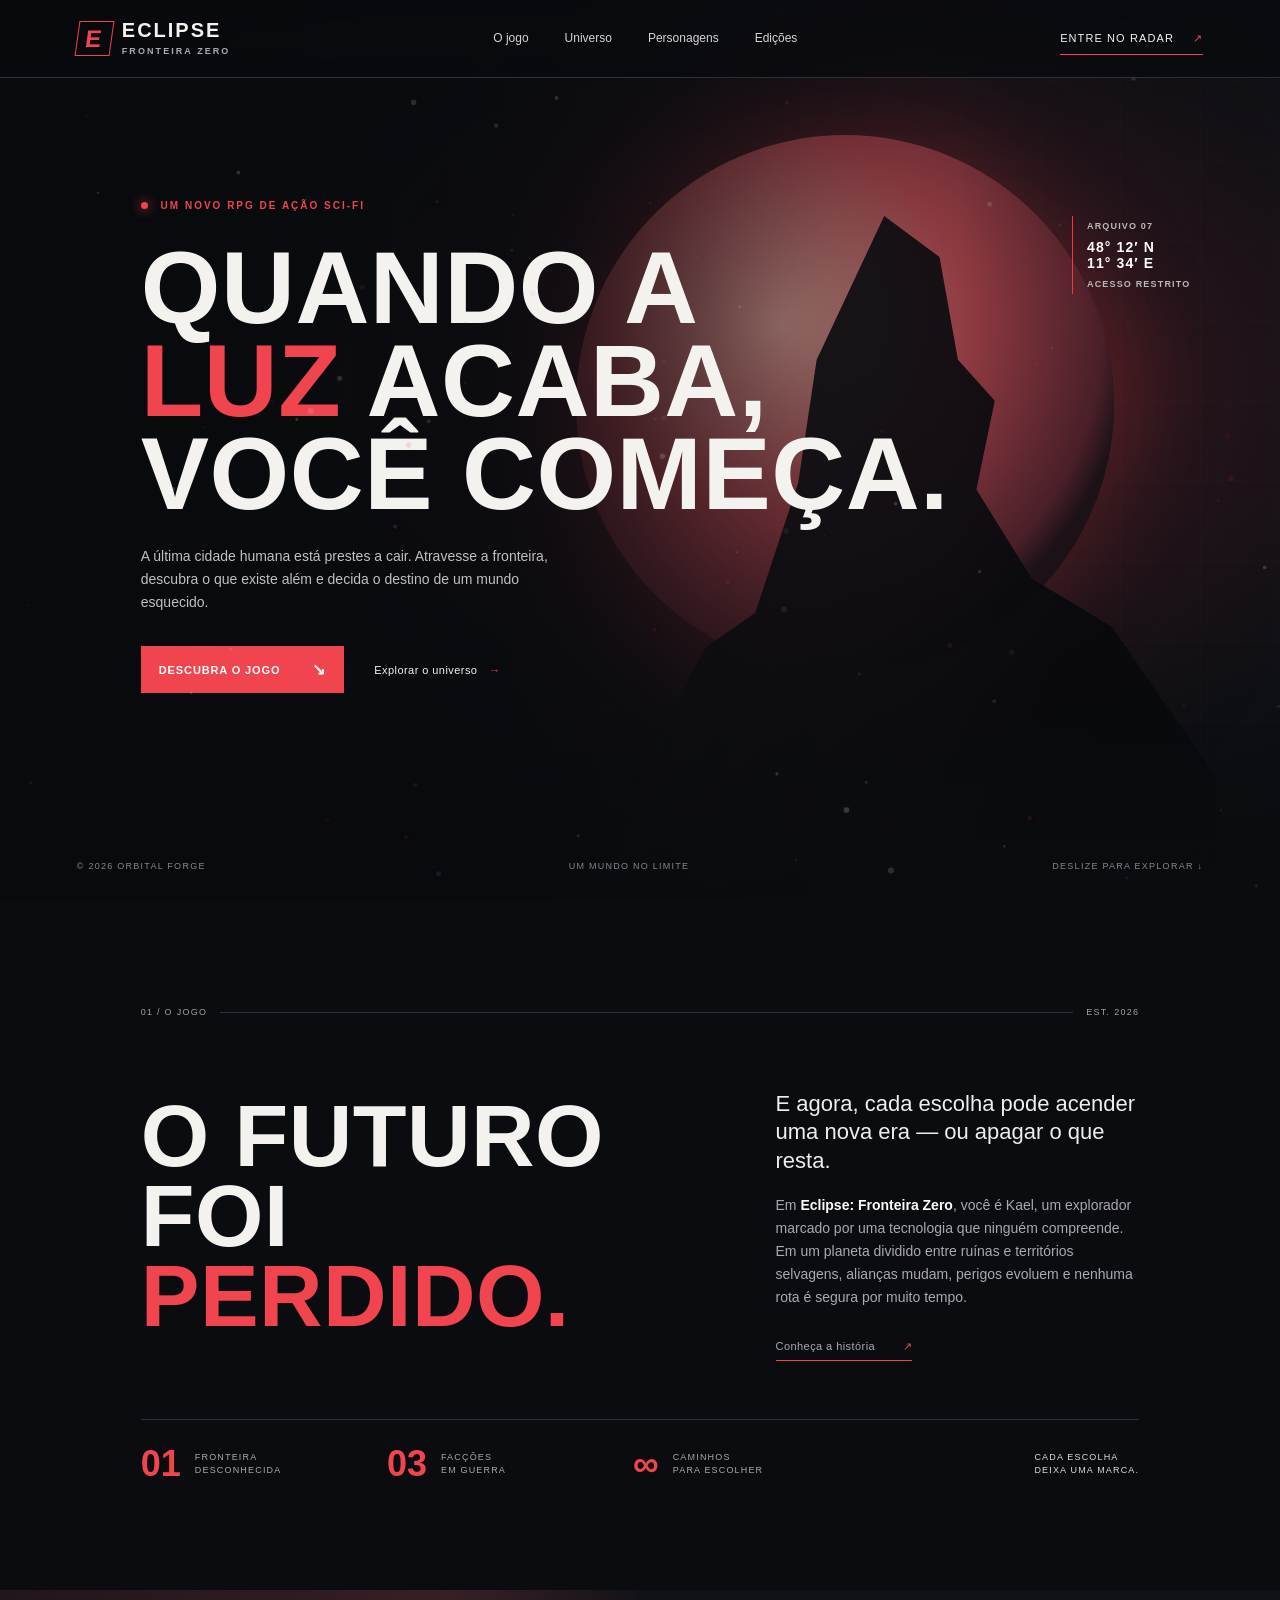
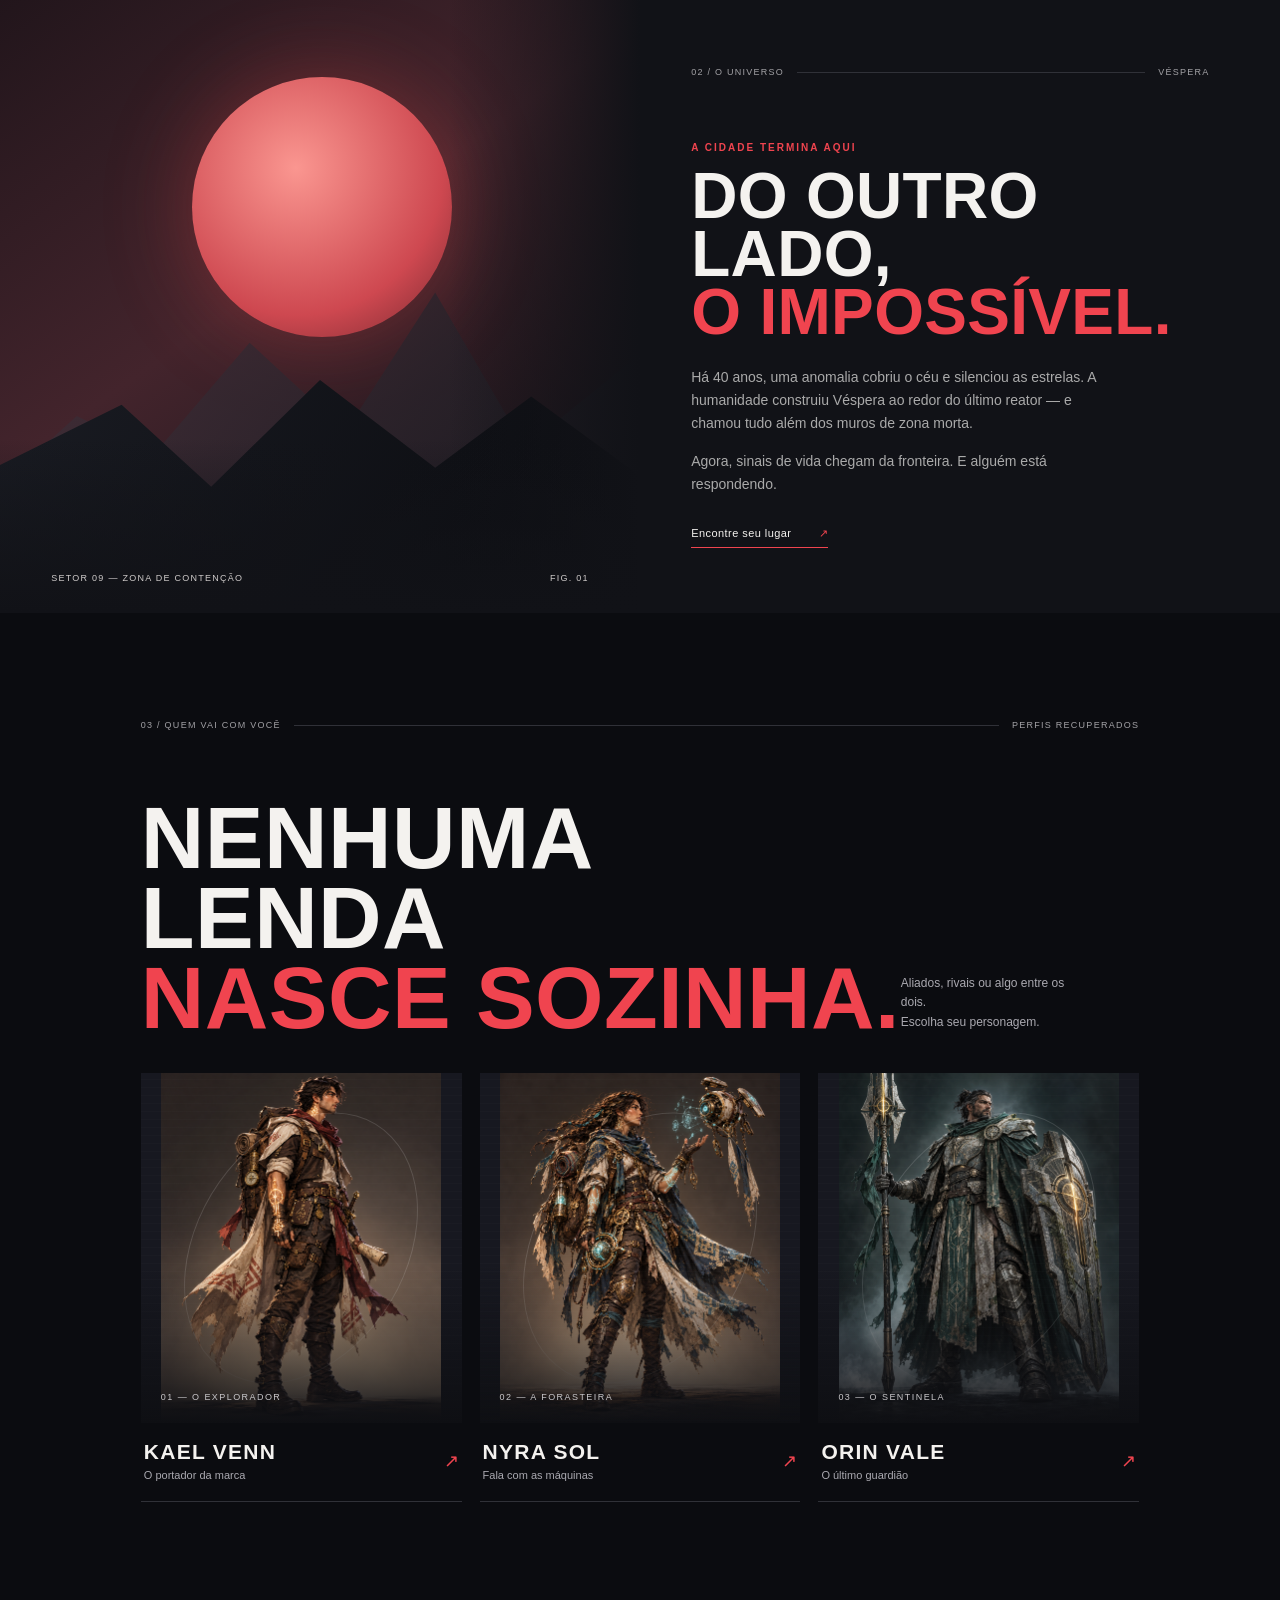
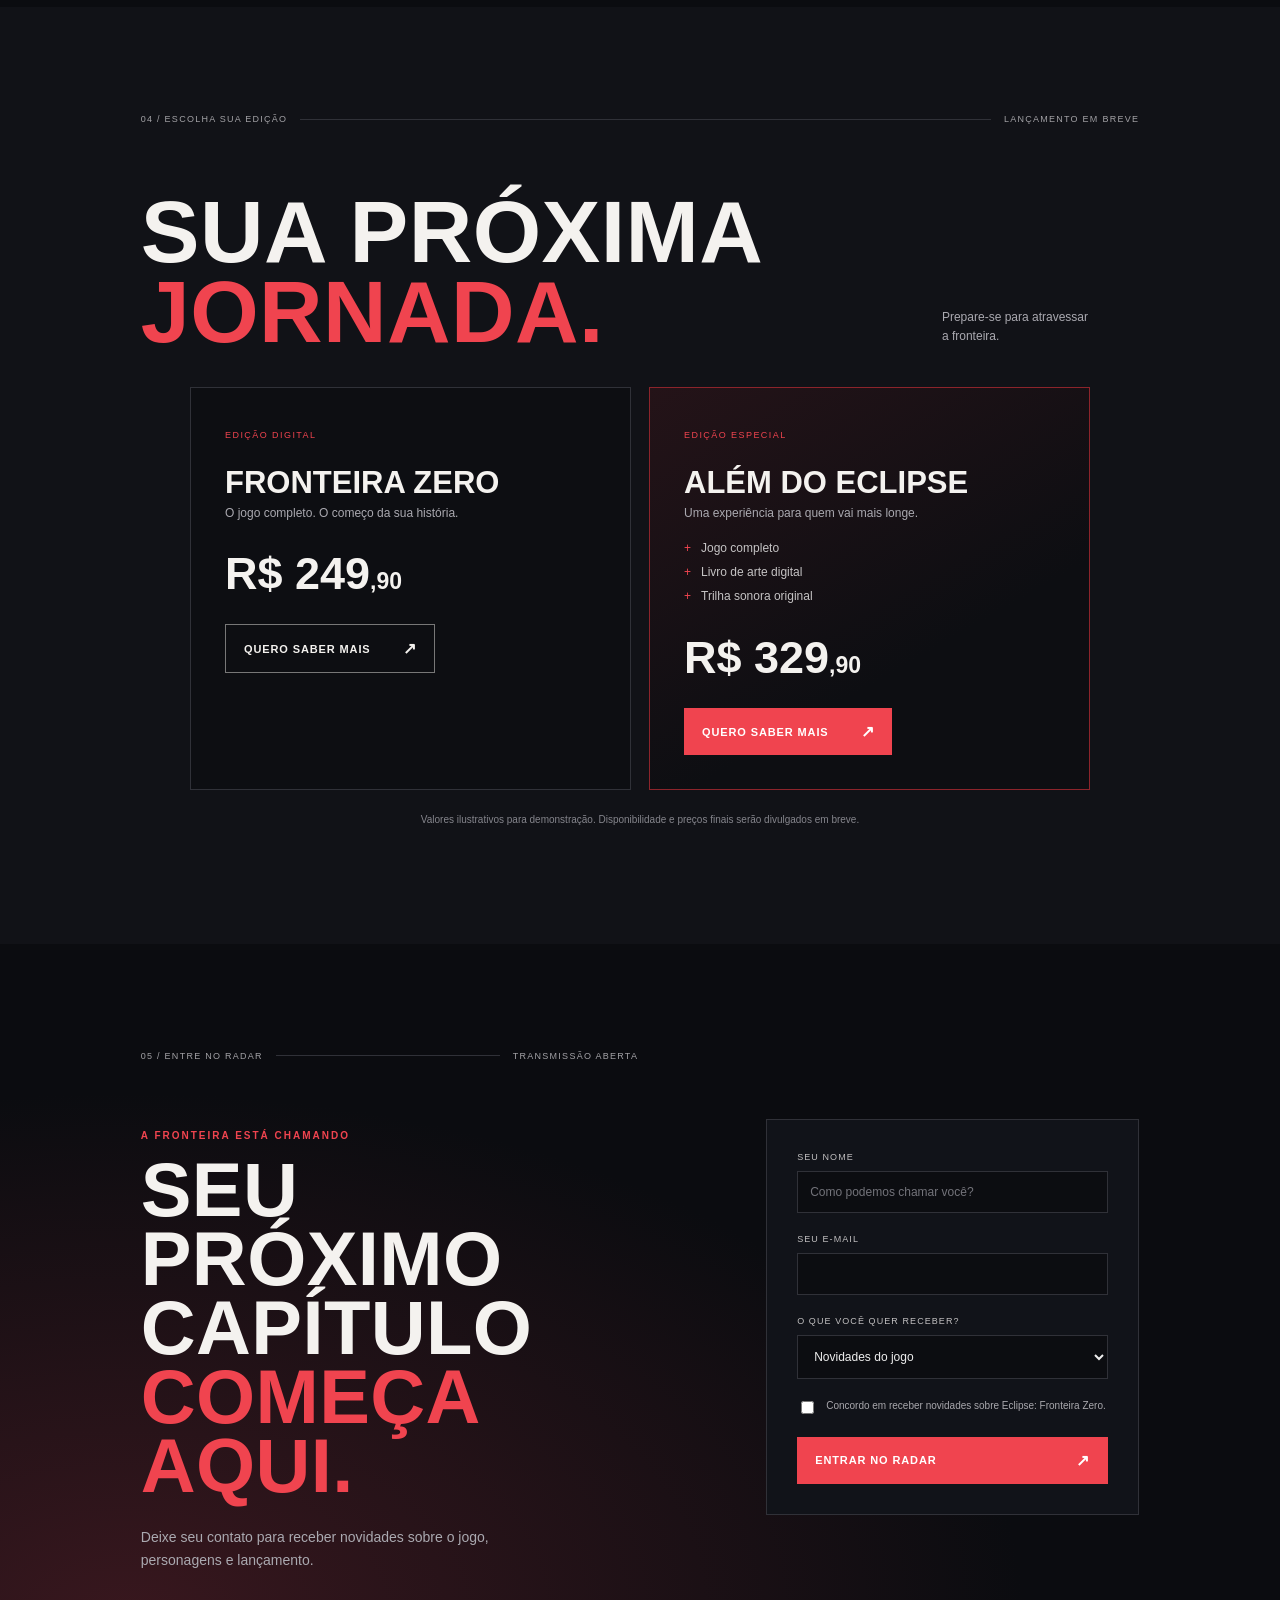
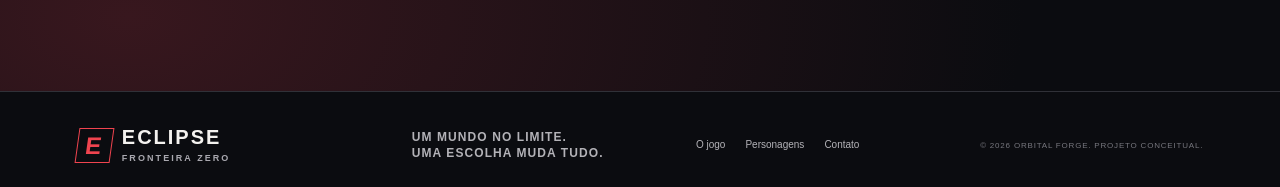
==== commit b0c34699: "php.att" ====
--- a/frontend/index.html
+++ b/frontend/index.html
@@ -219,16 +219,16 @@
         <h2>SEU PRÓXIMO<br>CAPÍTULO <em>COMEÇA AQUI.</em></h2>
         <p>Deixe seu contato para receber novidades sobre o jogo, personagens e lançamento.</p>
       </div>
-      <form class="contact-form" action="#" method="get">
-        <label for="nome">SEU NOME</label><input id="nome" name="nome" 
-          placeholder="Como podemos chamar você?" >
-        <label for="email">SEU E-MAIL</label><input id="email" name="email" >
+      <form class="contact-form" action="../backend/processa_contato.php" method="post">
+        <label for="nome">SEU NOME</label><input id="nome" name="nome" type="text" maxlength="120" required
+          placeholder="Como podemos chamar você?">
+        <label for="email">SEU E-MAIL</label><input id="email" name="email" type="email" maxlength="254" required>
         <label for="interesse">O QUE VOCÊ QUER RECEBER?</label><select id="interesse" name="interesse">
           <option value="novidades">Novidades do jogo</option>
           <option value="lancamento">Aviso de lançamento</option>
           <option value="universo">Histórias do universo</option>
         </select>
-        <label class="check"><input type="checkbox" ><span>Concordo em receber novidades sobre Eclipse:
+        <label class="check"><input type="checkbox" name="consentimento" value="1" required><span>Concordo em receber novidades sobre Eclipse:
             Fronteira Zero.</span></label>
         <button class="button button-red" type="submit">Entrar no radar <span>↗</span></button>
       </form>
--- a/frontend/css/style.css
+++ b/frontend/css/style.css
@@ -1,5 +1,5 @@
 
-
+/* Cores, tipografia e medidas-base reutilizadas no site. */
 :root {
   --bg:#0b0c10;
   --white:#f4f2ef;
@@ -33,6 +33,7 @@
   text-decoration:none
 }
 
+/* Cabeçalho, marca e navegação principal. */
 .topbar {
   height:78px;
   padding:0 6vw;
@@ -104,6 +105,7 @@
   margin-left:15px
 }
 
+/* Abertura: banner principal, chamada do jogo e elementos de cenário. */
 .hero {
   min-height:760px;
   height:100vh;
@@ -290,6 +292,7 @@
   color:#87868c
 }
 
+/* Tipografia e elementos de apoio compartilhados pelas seções. */
 .section-pad {
   padding:105px 11vw
 }
@@ -309,6 +312,7 @@
   flex:1
 }
 
+/* O jogo: apresentação da premissa e dados de destaque. */
 .intro {
   background:#0b0c10
 }
@@ -384,6 +388,7 @@
   color:#ddd
 }
 
+/* Universo: cenário visual e informações sobre o conflito da história. */
 .world {
   min-height:560px;
   display:grid;
@@ -471,6 +476,7 @@
   max-width:430px
 }
 
+/* Cabeçalho reutilizado pelas seções com título e texto auxiliar. */
 .section-heading {
   display:flex;
   justify-content:space-between;
@@ -488,6 +494,7 @@
   font-size:12px
 }
 
+/* Personagens: cartões, retratos e identificação dos protagonistas. */
 .characters {
   background:#0b0c10
 }
@@ -596,6 +603,7 @@
   font-size:18px
 }
 
+/* Edições: cartões das versões e informações de preço. */
 .editions {
   background:#111217
 }
@@ -675,6 +683,7 @@
   margin-top:22px
 }
 
+/* Contato: apresentação do formulário e estilos dos campos. */
 .contact {
   display:grid;
   grid-template-columns:1fr .75fr;
@@ -748,6 +757,7 @@
   width:100%
 }
 
+/* Rodapé: marca, links e informações do projeto. */
 .footer {
   padding:36px 6vw 24px;
   display:grid;
@@ -778,7 +788,7 @@
   text-align:right
 }
 
-
+/* Ajustes de espaçamento e layout para telas médias. */
 @media(max-width:850px) {
   nav {
   gap:17px
@@ -821,7 +831,7 @@
 
 }
 
-
+/* Layout compacto para celulares. */
 @media(max-width:620px) {
   .topbar {
   height:68px;
@@ -1014,10 +1024,7 @@
 
 
 }
-
-
-
-
+/* Aparência das mensagens de validação do formulário. */
 /* Mensagens de validação do formulario*/
 .mensagem-erro {
     display: block;
@@ -1028,6 +1035,17 @@
     letter-spacing: 0.5px;
 }
 
+  .mensagem-retorno {
+    margin: 0 0 16px;
+    color: #a7d9b2;
+    font-size: 13px;
+    line-height: 1.5;
+  }
+
+  .mensagem-retorno[data-status="erro"] {
+    color: #ff7b7b;
+  }
+
 /* Campos inválidos */
 .campo-invalido {
     border-color: #ff4545 !important;
@@ -1045,9 +1063,7 @@
 
 
 
-/* =================================
-   MODAL DE PERSONAGENS - ECLIPSE
-================================= */
+/* Janela de detalhes dos personagens, exibida pelo JavaScript. */
 
 .character {
     cursor: pointer;
@@ -1163,7 +1179,7 @@
     letter-spacing: 1px;
 }
 
-/* ANIMAÇÕES */
+/* Animações de entrada e saída do modal. */
 
 @keyframes modalFade {
     from { opacity: 0; }
@@ -1182,8 +1198,7 @@
     }
 }
 
-/* RESPONSIVIDADE */
-
+/* Ajustes do modal para telas pequenas. */
 @media (max-width: 600px) {
     .modal-body {
         padding: 25px;
@@ -1197,9 +1212,7 @@
         font-size: 8px;
     }
 }
-
-
-
+/* Camada de partículas decorativas criada pelo script.js. */
 #particle-canvas {
     position: fixed;
     inset: 0;
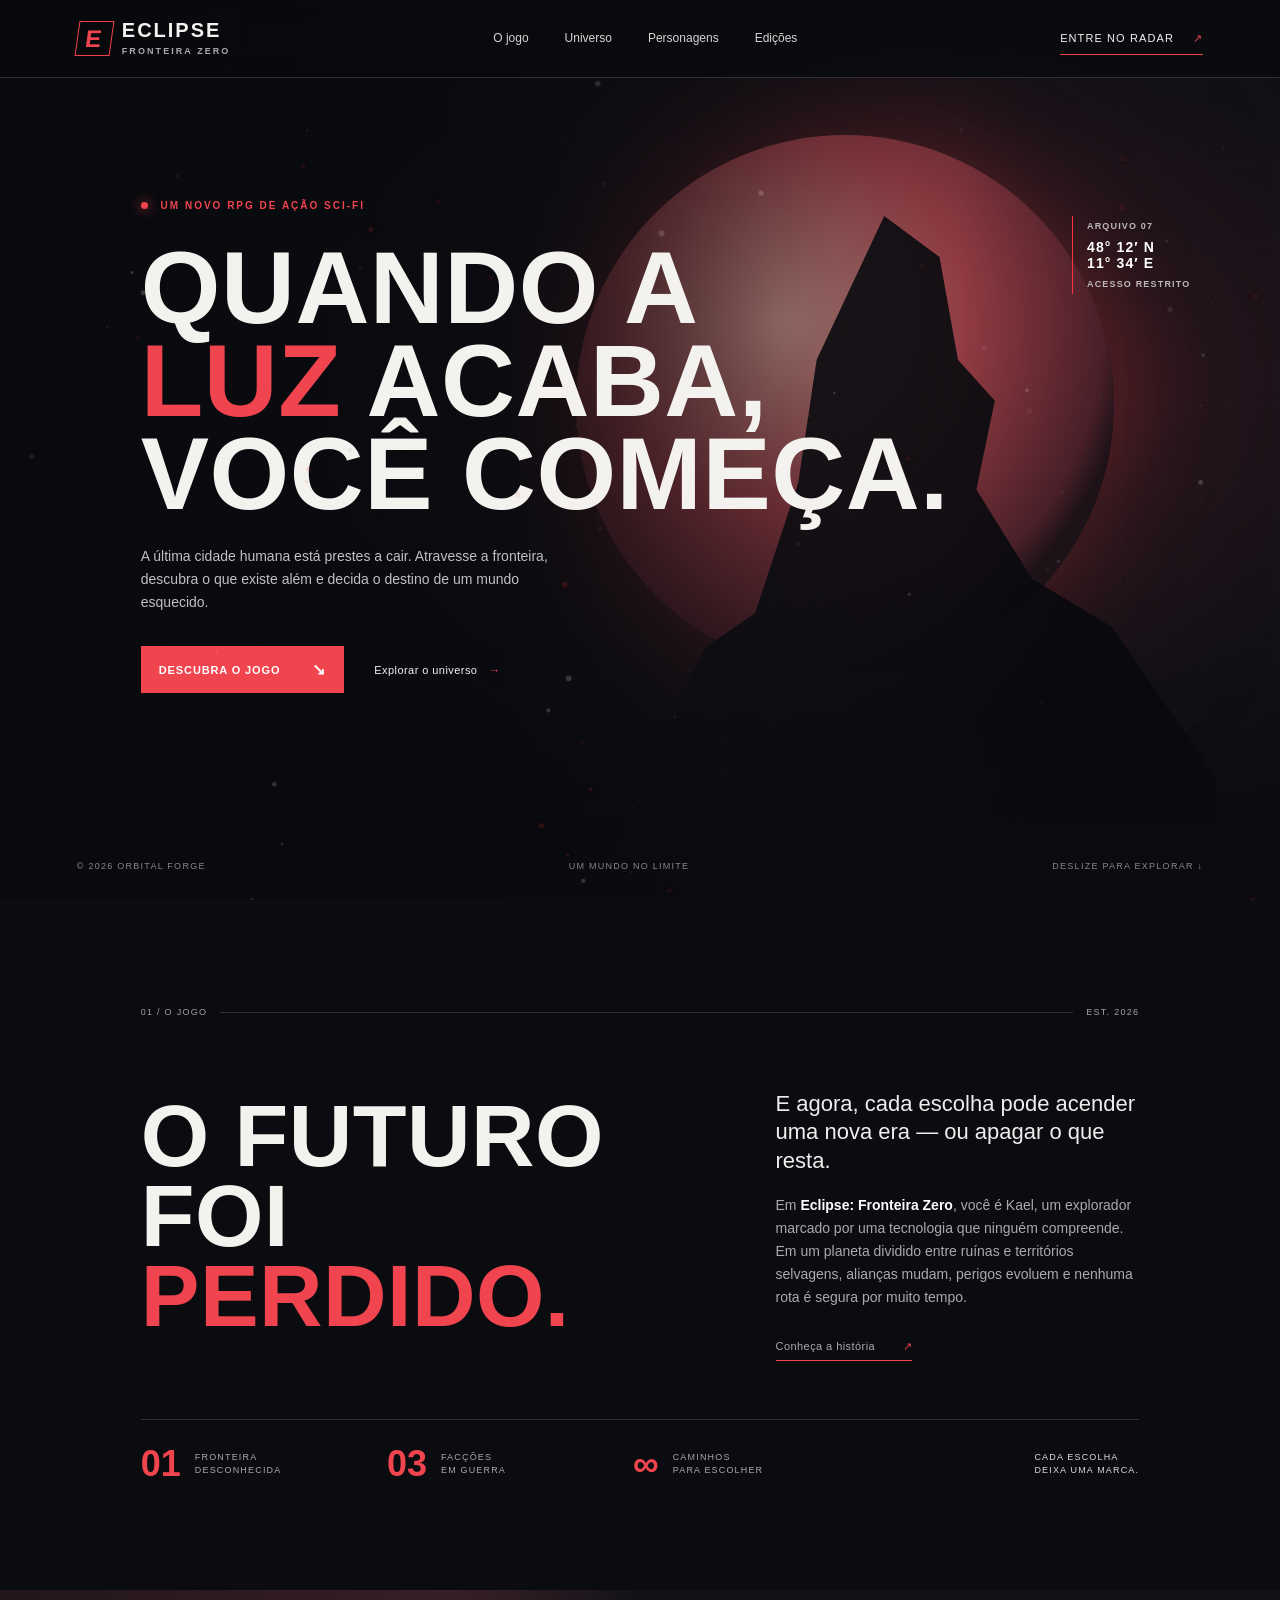
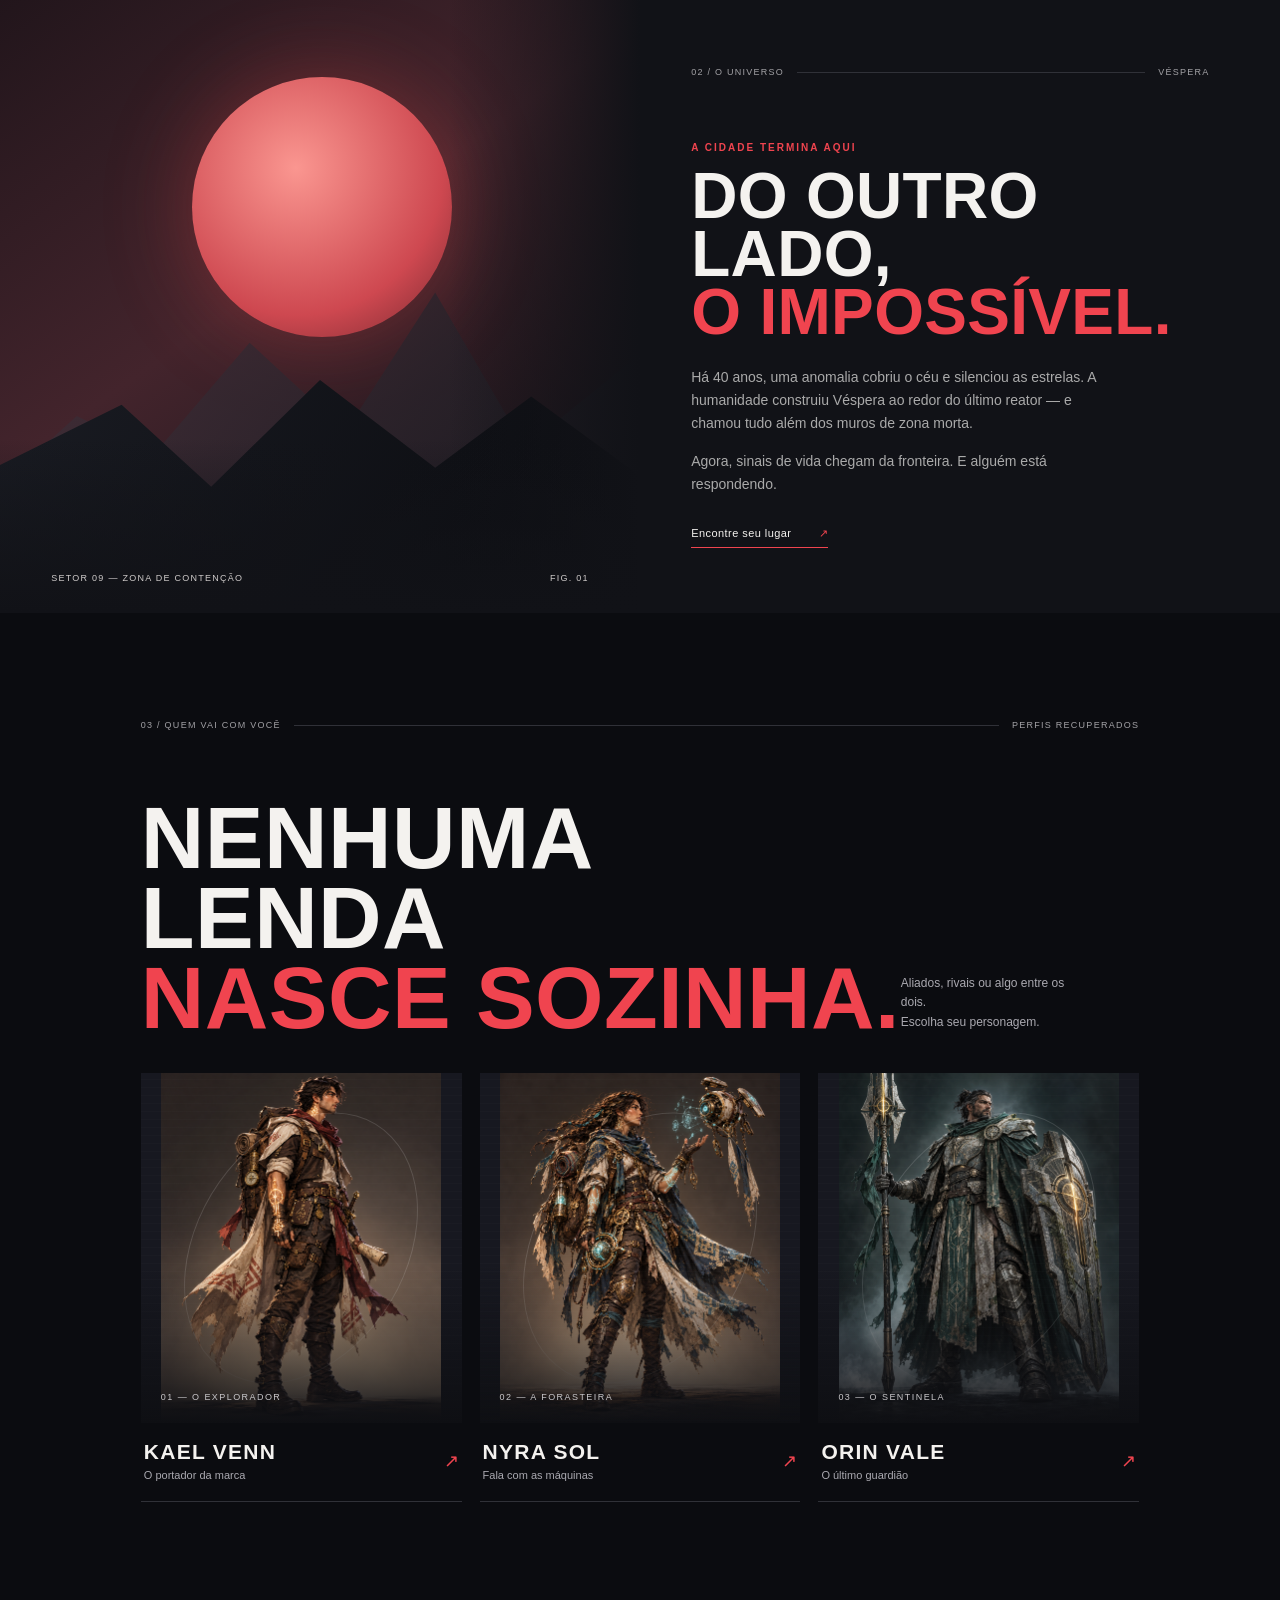
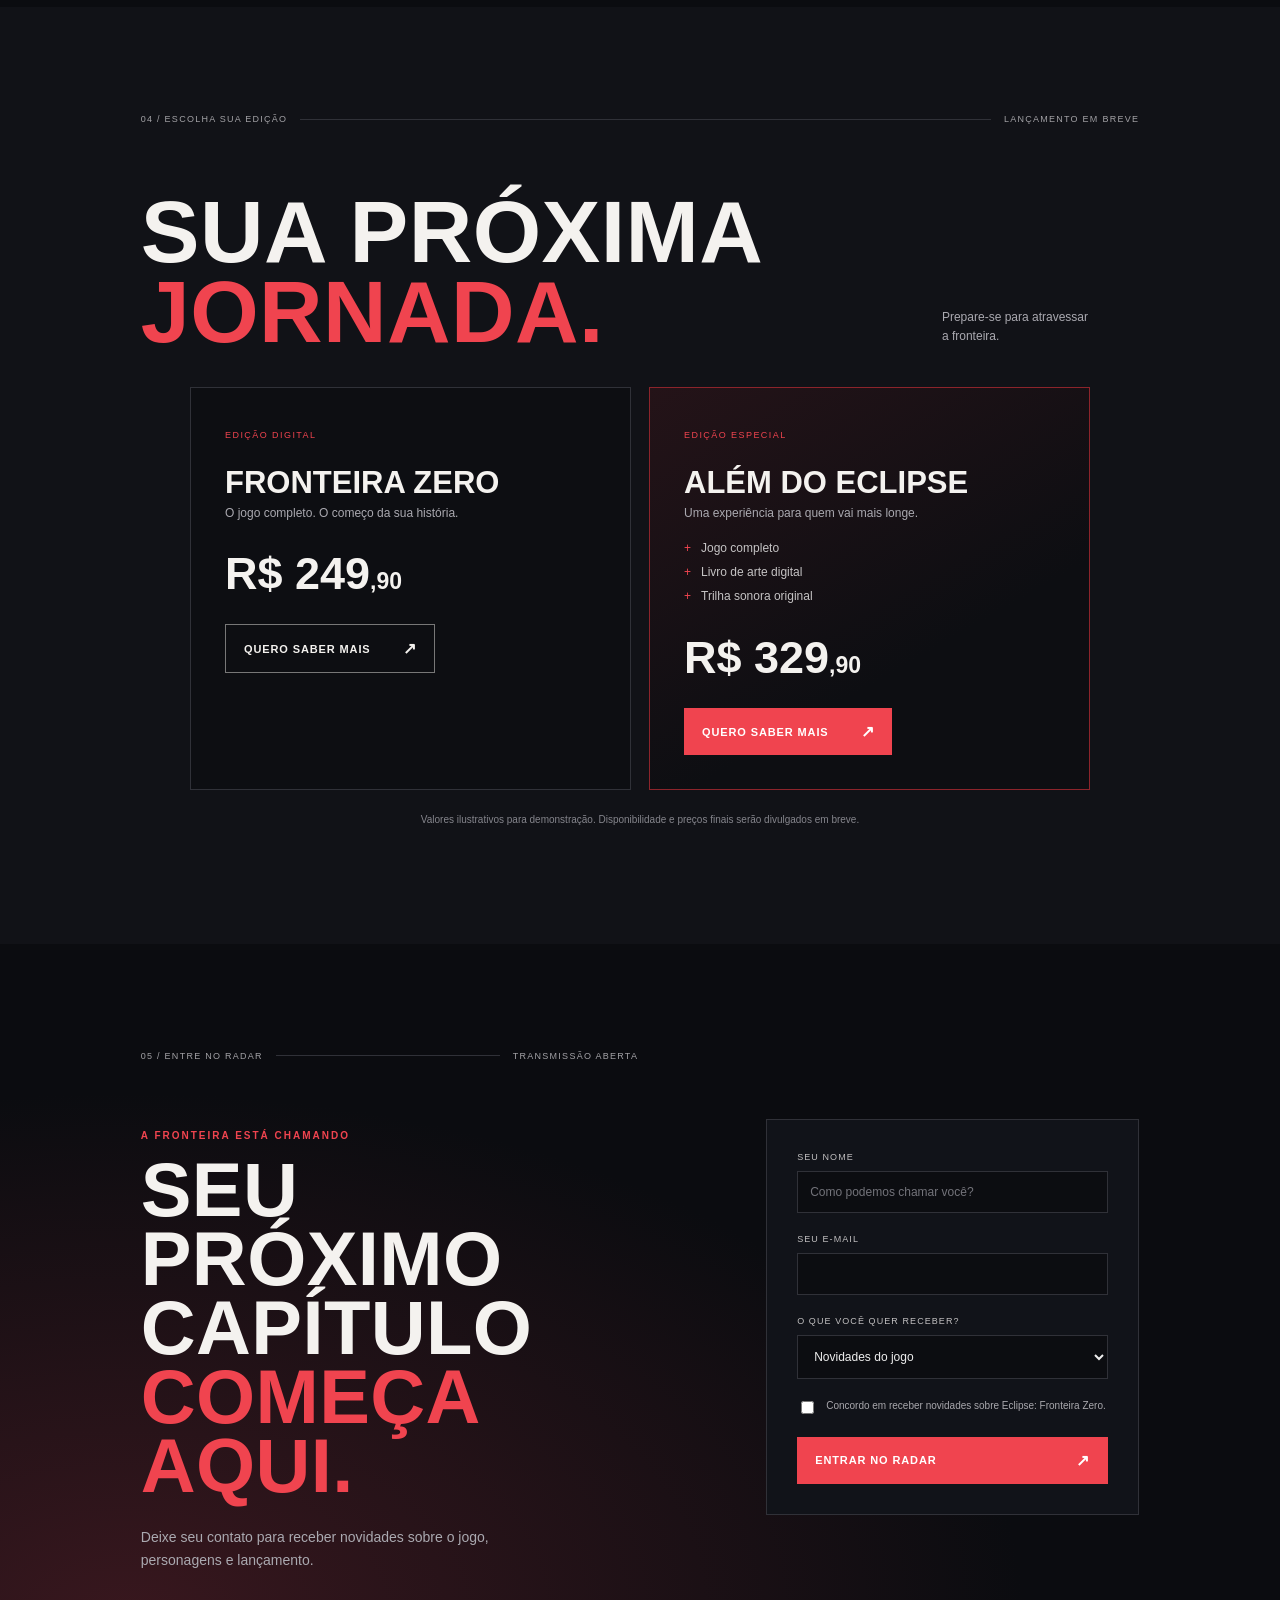
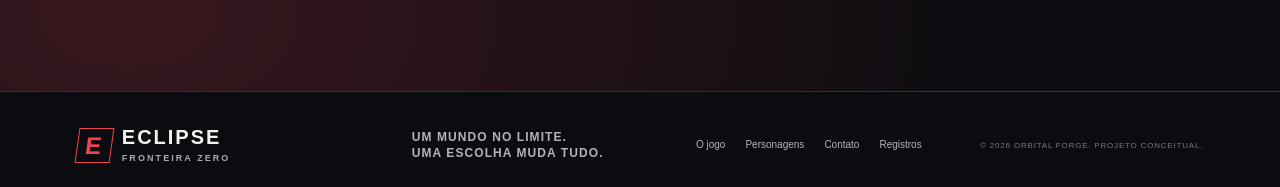
==== commit 05321f1c: "funcionando agora" ====
--- a/frontend/index.html
+++ b/frontend/index.html
@@ -239,7 +239,7 @@
           ZERO</small></span></a>
     <p>UM MUNDO NO LIMITE.<br>UMA ESCOLHA MUDA TUDO.</p>
     <div class="footer-links"><a href="#jogo">O jogo</a><a href="#personagens">Personagens</a><a
-        href="#contato">Contato</a></div><span class="copyright">© 2026 ORBITAL FORGE. PROJETO CONCEITUAL.</span>
+        href="#contato">Contato</a><a href="registros.php">Registros</a></div><span class="copyright">© 2026 ORBITAL FORGE. PROJETO CONCEITUAL.</span>
   </footer>
 
   <script src="js/script.js"></script>
